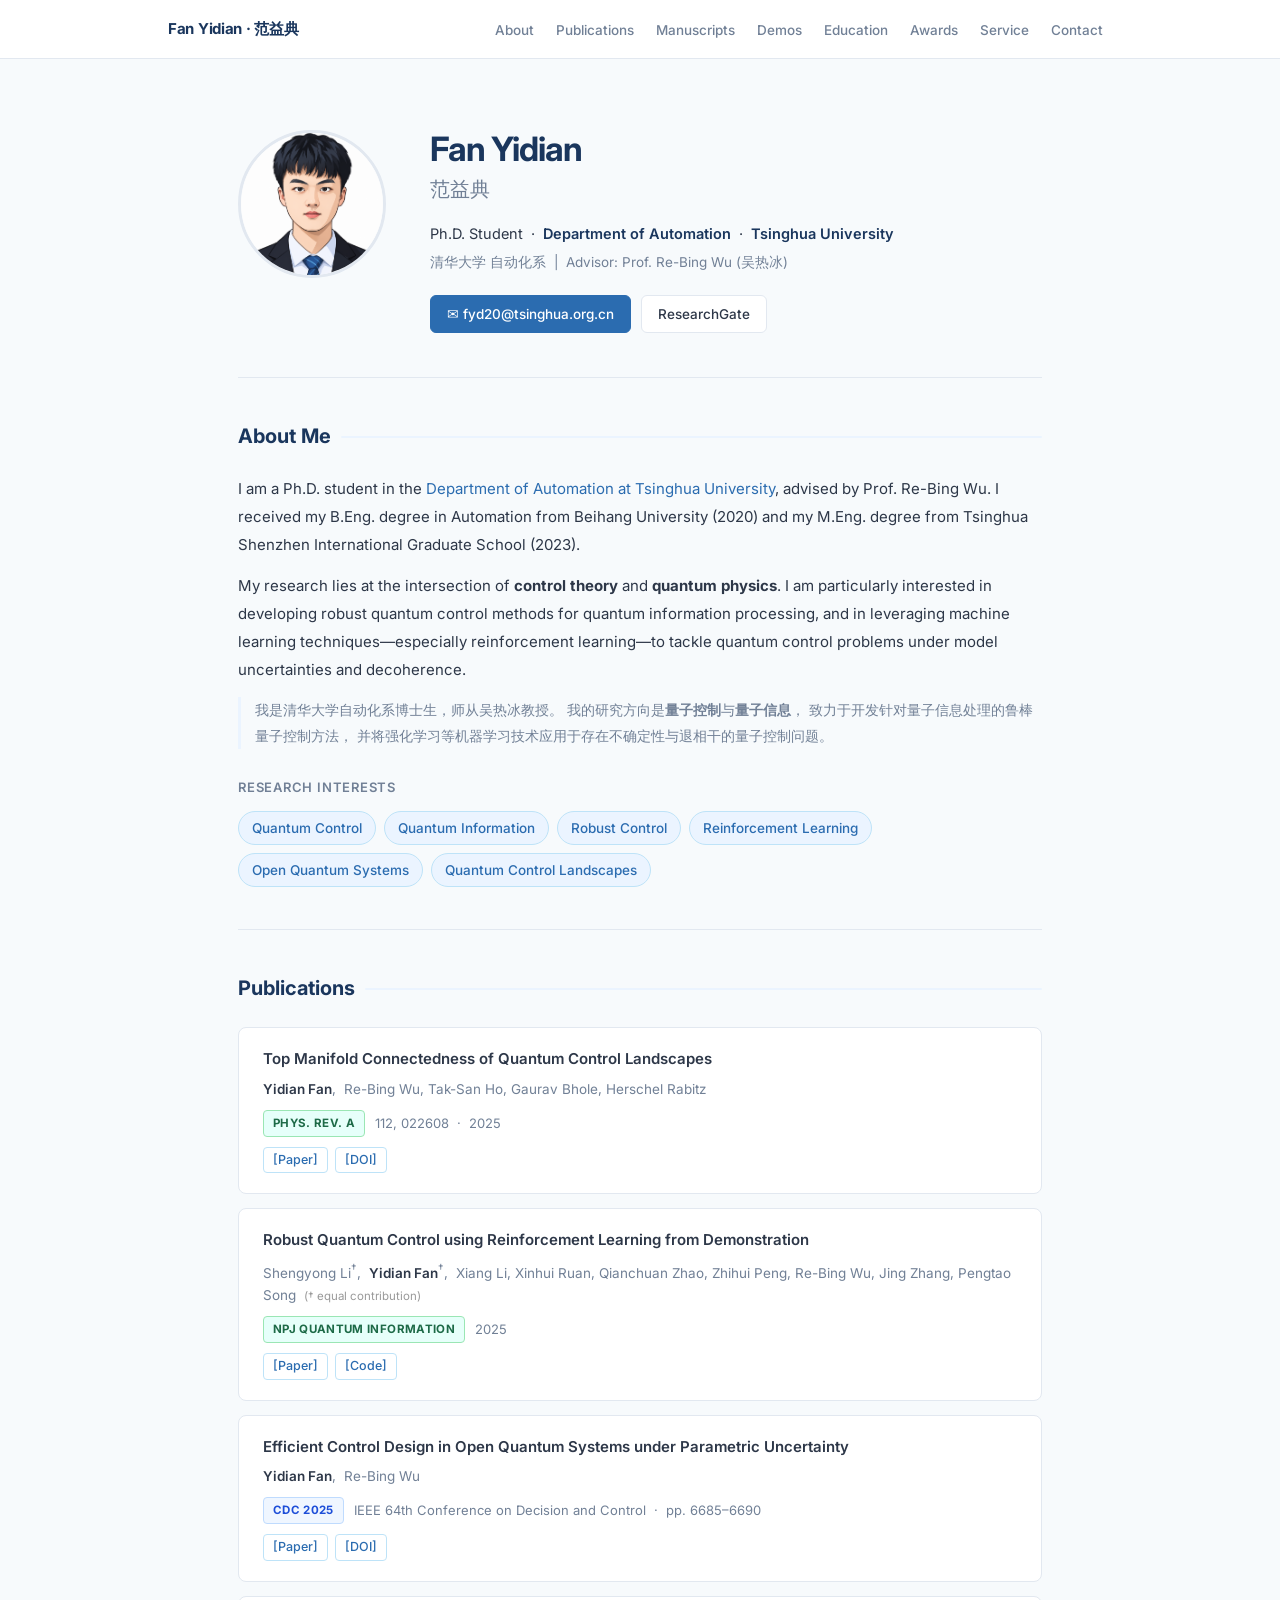
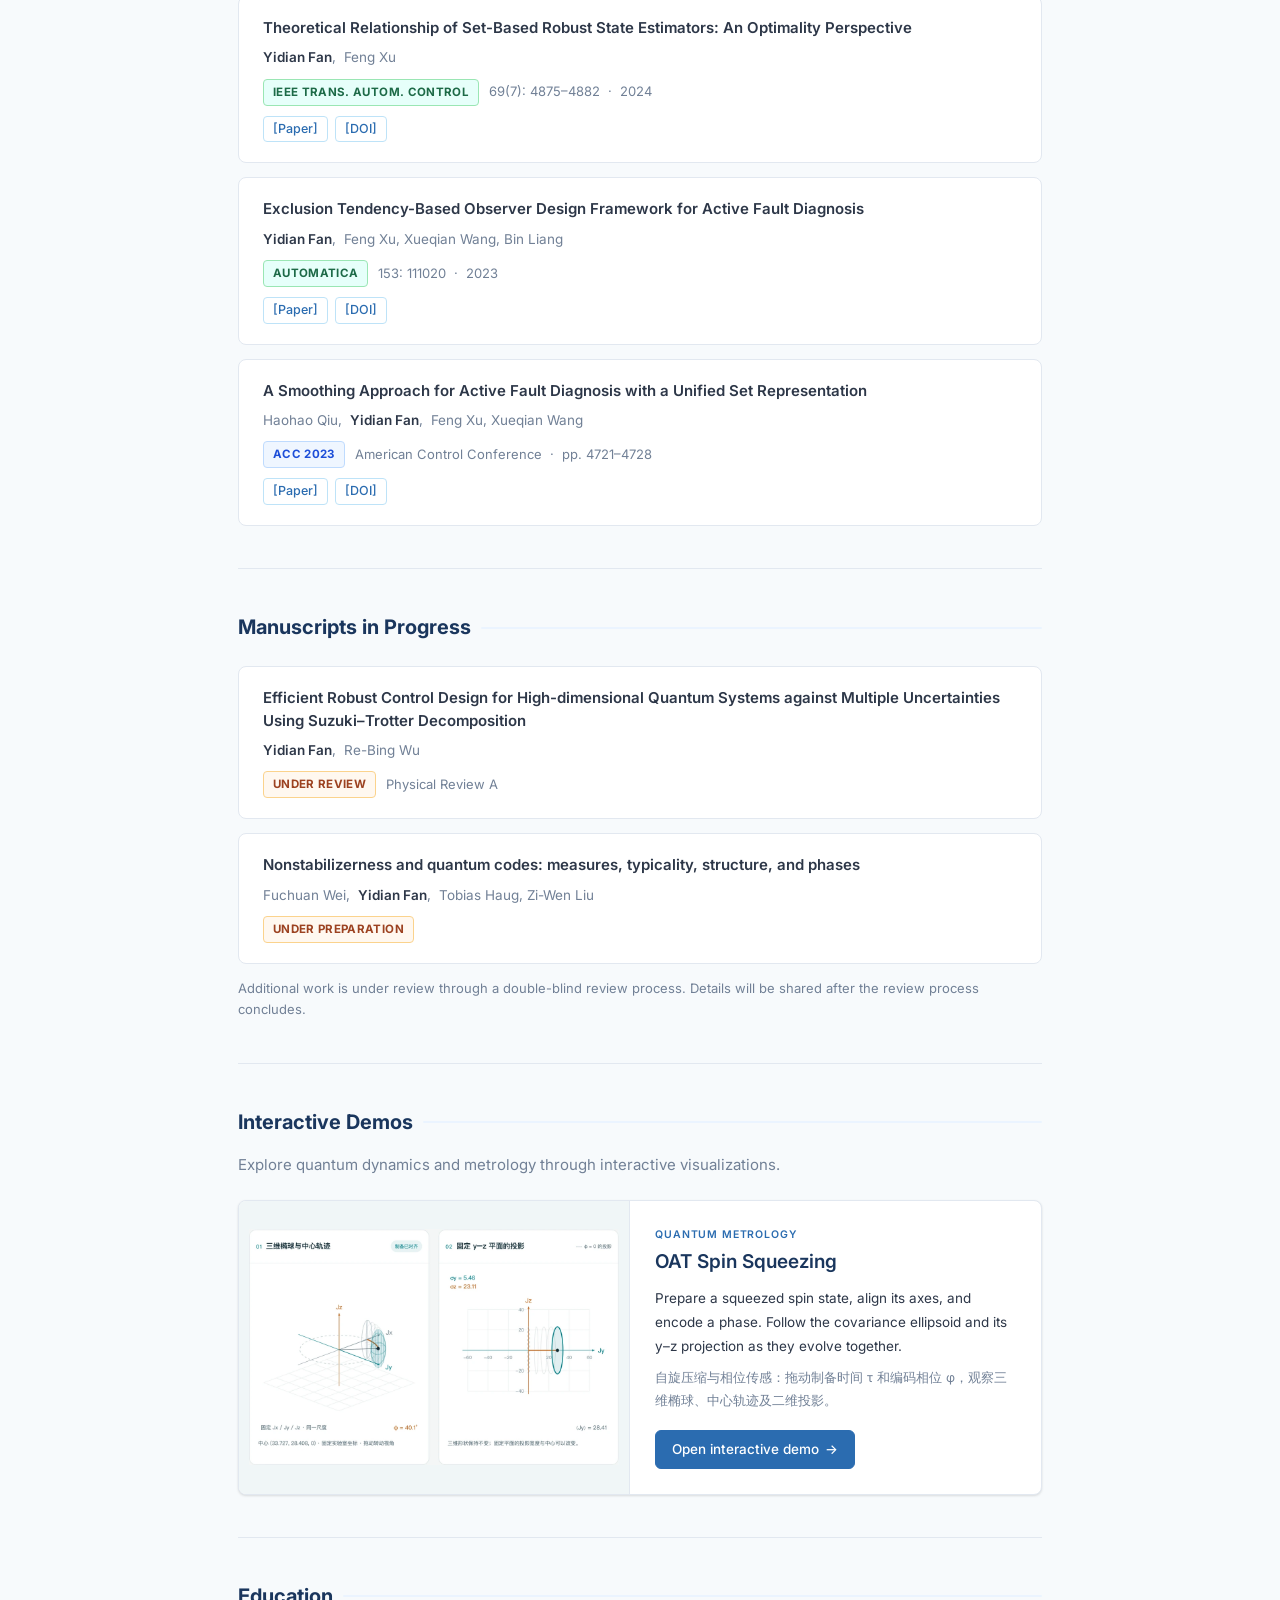
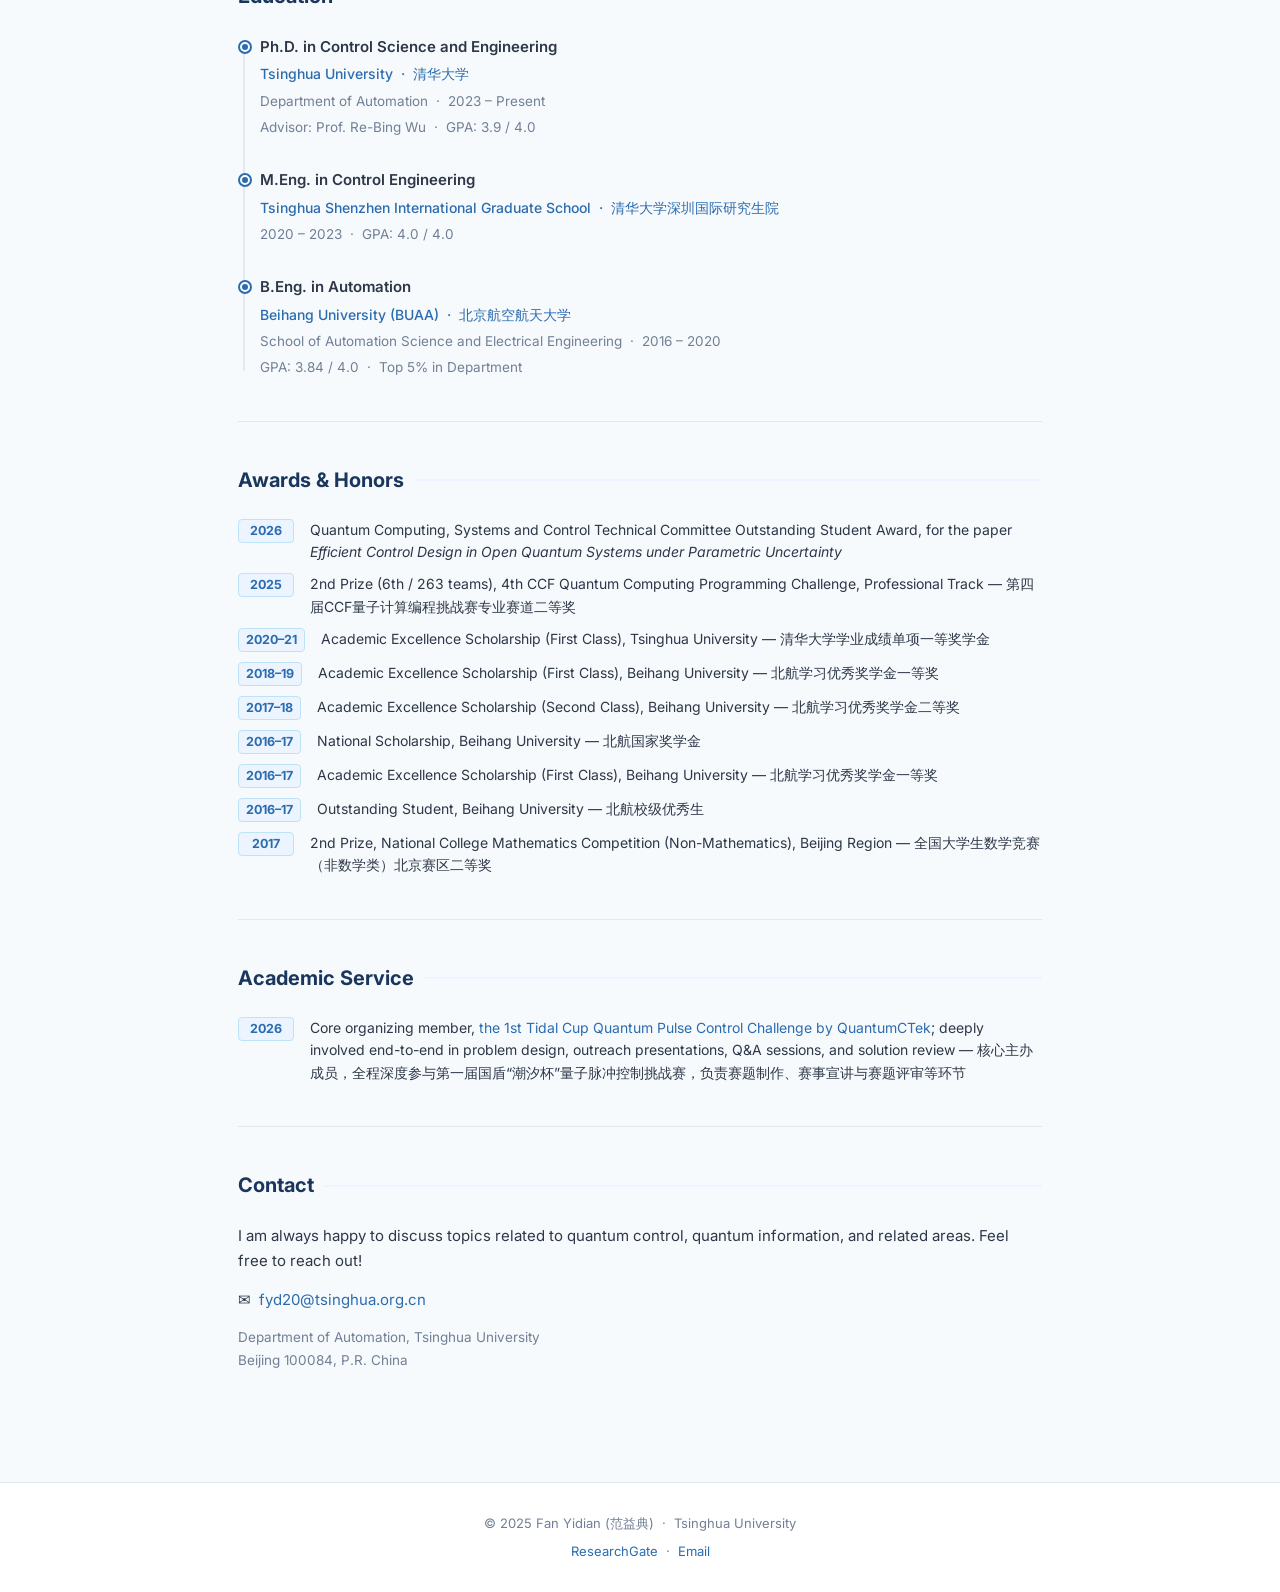
==== index.html @ ae265898 "Add interactive demos section and portable OAT visualization" ====
<!DOCTYPE html>
<html lang="en">
<head>
  <meta charset="UTF-8" />
  <meta name="viewport" content="width=device-width, initial-scale=1.0" />
  <title>Fan Yidian (范益典) | Tsinghua University</title>
  <meta name="description" content="Ph.D. student at Tsinghua University. Research on quantum control and quantum information." />
  <link rel="preconnect" href="https://fonts.googleapis.com" />
  <link href="https://fonts.googleapis.com/css2?family=Inter:wght@300;400;500;600;700&display=swap" rel="stylesheet" />
  <style>
    /* ============================================================
       CSS Variables — change these to restyle the whole page
    ============================================================ */
    :root {
      --primary:       #1a365d;   /* dark navy */
      --accent:        #2b6cb0;   /* medium blue */
      --accent-light:  #ebf4ff;   /* very light blue */
      --text:          #2d3748;
      --text-muted:    #718096;
      --bg:            #f7fafc;
      --card-bg:       #ffffff;
      --border:        #e2e8f0;
      --radius:        8px;
      --shadow:        0 1px 3px rgba(0,0,0,0.08), 0 1px 2px rgba(0,0,0,0.05);
      --shadow-hover:  0 4px 12px rgba(0,0,0,0.10);
    }

    /* ============================================================
       Reset & Base
    ============================================================ */
    *, *::before, *::after { margin: 0; padding: 0; box-sizing: border-box; }
    html { scroll-behavior: smooth; }
    body {
      font-family: 'Inter', 'PingFang SC', 'Microsoft YaHei', -apple-system, sans-serif;
      background: var(--bg);
      color: var(--text);
      line-height: 1.65;
    }
    a { color: var(--accent); text-decoration: none; }
    a:hover { text-decoration: underline; }

    /* ============================================================
       Navigation
    ============================================================ */
    nav {
      position: fixed;
      inset: 0 0 auto 0;
      background: rgba(255, 255, 255, 0.93);
      backdrop-filter: blur(12px);
      -webkit-backdrop-filter: blur(12px);
      border-bottom: 1px solid var(--border);
      z-index: 200;
    }
    .nav-inner {
      max-width: 1000px;
      margin: 0 auto;
      padding: 0 28px;
      height: 58px;
      display: flex;
      align-items: center;
      justify-content: space-between;
    }
    .nav-brand {
      flex-shrink: 0;
      font-size: 15px;
      font-weight: 700;
      color: var(--primary);
      letter-spacing: -0.02em;
    }
    .nav-links { display: flex; gap: 4px; list-style: none; }
    .nav-links a {
      font-size: 13.5px;
      font-weight: 500;
      color: var(--text-muted);
      padding: 6px 9px;
      border-radius: 6px;
      transition: background 0.15s, color 0.15s;
    }
    .nav-links a:hover { background: var(--accent-light); color: var(--accent); text-decoration: none; }

    /* ============================================================
       Main Container
    ============================================================ */
    main {
      max-width: 860px;
      margin: 0 auto;
      padding: 78px 28px 60px;
    }

    /* ============================================================
       Hero / Profile
    ============================================================ */
    .hero {
      display: flex;
      gap: 44px;
      align-items: flex-start;
      padding: 52px 0 44px;
      border-bottom: 1px solid var(--border);
    }

    .photo-wrap {
      flex-shrink: 0;
      width: 148px;
      height: 148px;
      border-radius: 50%;
      overflow: hidden;
      border: 3px solid var(--border);
      background: var(--accent-light);
      display: flex;
      align-items: center;
      justify-content: center;
    }
    .photo-wrap img { width: 100%; height: 100%; object-fit: cover; object-position: center; }
    .photo-wrap svg { width: 70px; height: 70px; fill: var(--accent); opacity: 0.35; }

    .hero-body { flex: 1; min-width: 0; }

    .hero-en {
      font-size: 2.1rem;
      font-weight: 700;
      color: var(--primary);
      letter-spacing: -0.03em;
      line-height: 1.15;
    }
    .hero-cn {
      font-size: 1.25rem;
      color: var(--text-muted);
      font-weight: 400;
      margin: 4px 0 16px;
    }

    .hero-meta { font-size: 14.5px; color: var(--text); margin-bottom: 5px; }
    .hero-meta strong { color: var(--primary); font-weight: 600; }
    .hero-sub { font-size: 13.5px; color: var(--text-muted); margin-bottom: 22px; }

    /* Contact / link buttons */
    .hero-btns { display: flex; gap: 10px; flex-wrap: wrap; }
    .btn {
      display: inline-flex;
      align-items: center;
      gap: 6px;
      padding: 7px 16px;
      border-radius: 6px;
      font-size: 13.5px;
      font-weight: 500;
      border: 1px solid var(--border);
      background: var(--card-bg);
      color: var(--text);
      cursor: pointer;
      transition: all 0.15s;
      text-decoration: none;
    }
    .btn:hover { background: var(--accent); color: #fff; border-color: var(--accent); text-decoration: none; }
    .btn.primary { background: var(--accent); color: #fff; border-color: var(--accent); }
    .btn.primary:hover { background: var(--primary); border-color: var(--primary); }

    /* ============================================================
       Sections
    ============================================================ */
    section { padding: 42px 0; border-bottom: 1px solid var(--border); scroll-margin-top: 78px; }
    section:last-child { border-bottom: none; }

    .sec-title {
      font-size: 1.25rem;
      font-weight: 700;
      color: var(--primary);
      margin-bottom: 22px;
      display: flex;
      align-items: center;
      gap: 10px;
    }
    .sec-title::after {
      content: '';
      flex: 1;
      height: 2px;
      background: var(--accent-light);
      border-radius: 2px;
    }

    /* ============================================================
       About
    ============================================================ */
    .about-en {
      font-size: 15px;
      line-height: 1.85;
      color: var(--text);
      margin-bottom: 14px;
    }
    .about-cn {
      font-size: 14px;
      line-height: 1.85;
      color: var(--text-muted);
      border-left: 3px solid var(--accent-light);
      padding-left: 14px;
      margin-bottom: 28px;
    }

    /* Research interest tags */
    .interest-label {
      font-size: 13px;
      font-weight: 600;
      text-transform: uppercase;
      letter-spacing: 0.06em;
      color: var(--text-muted);
      margin-bottom: 12px;
    }
    .tags { display: flex; flex-wrap: wrap; gap: 8px; }
    .tag {
      padding: 5px 13px;
      background: var(--accent-light);
      color: var(--accent);
      border: 1px solid #bee3f8;
      border-radius: 20px;
      font-size: 13.5px;
      font-weight: 500;
    }

    /* ============================================================
       Publications
    ============================================================ */
    .pub-list { display: flex; flex-direction: column; gap: 14px; }

    .pub-card {
      background: var(--card-bg);
      border: 1px solid var(--border);
      border-radius: var(--radius);
      padding: 20px 24px;
      transition: box-shadow 0.2s;
    }
    .pub-card:hover { box-shadow: var(--shadow-hover); }

    .pub-title {
      font-size: 15px;
      font-weight: 600;
      line-height: 1.5;
      margin-bottom: 7px;
    }
    .pub-title a { color: var(--text); }
    .pub-title a:hover { color: var(--accent); }

    .pub-authors {
      font-size: 13.5px;
      color: var(--text-muted);
      margin-bottom: 10px;
    }
    .pub-authors .me { color: var(--text); font-weight: 600; }
    .pub-equal { font-size: 11.5px; color: #999; }

    .pub-footer { display: flex; align-items: center; flex-wrap: wrap; gap: 10px; }

    .badge {
      display: inline-block;
      padding: 3px 9px;
      border-radius: 4px;
      font-size: 11.5px;
      font-weight: 700;
      letter-spacing: 0.03em;
      text-transform: uppercase;
    }
    .badge-journal     { background: #e6fffa; color: #1d6a47; border: 1px solid #9ae6b4; }
    .badge-conference  { background: #eff6ff; color: #1d4ed8; border: 1px solid #bfdbfe; }
    .badge-preprint    { background: #fff8f0; color: #9c4221; border: 1px solid #fbd38d; }

    .pub-year { font-size: 13px; color: var(--text-muted); }

    .pub-links { display: flex; gap: 7px; margin-top: 10px; }
    .pub-link {
      font-size: 12.5px;
      font-weight: 500;
      color: var(--accent);
      padding: 2px 9px;
      border: 1px solid #bee3f8;
      border-radius: 4px;
      transition: all 0.15s;
    }
    .pub-link:hover {
      background: var(--accent);
      color: #fff;
      border-color: var(--accent);
      text-decoration: none;
    }

    /* ============================================================
       Interactive Demos
    ============================================================ */
    .demo-intro { font-size: 15px; color: var(--text-muted); margin: -8px 0 22px; }
    .demo-card {
      display: grid;
      grid-template-columns: minmax(0, 1fr) minmax(0, 1.05fr);
      background: var(--card-bg);
      border: 1px solid var(--border);
      border-radius: var(--radius);
      box-shadow: var(--shadow);
      overflow: hidden;
    }
    .demo-preview {
      display: flex;
      align-items: center;
      background: #f0f6f7;
      border-right: 1px solid var(--border);
      padding: 18px 10px;
    }
    .demo-preview img { display: block; width: 100%; height: auto; }
    .demo-body { padding: 25px; min-width: 0; }
    .demo-category { font-size: 10.5px; font-weight: 600; color: var(--accent); letter-spacing: 0.08em; }
    .demo-title { font-size: 19px; font-weight: 600; color: var(--primary); margin: 6px 0 10px; line-height: 1.4; }
    .demo-description { font-size: 13.5px; line-height: 1.8; }
    .demo-description-cn { font-size: 12.5px; line-height: 1.8; color: var(--text-muted); margin-top: 9px; }
    .demo-body .btn { margin-top: 18px; }
    a:focus-visible { outline: 2px solid var(--accent); outline-offset: 4px; }

    /* ============================================================
       Education Timeline
    ============================================================ */
    .timeline { padding-left: 22px; position: relative; }
    .timeline::before {
      content: '';
      position: absolute;
      left: 5px; top: 8px; bottom: 8px;
      width: 2px;
      background: var(--border);
      border-radius: 2px;
    }

    .edu-item { position: relative; margin-bottom: 30px; }
    .edu-item:last-child { margin-bottom: 0; }
    .edu-item::before {
      content: '';
      position: absolute;
      left: -20px; top: 7px;
      width: 10px; height: 10px;
      border-radius: 50%;
      background: var(--accent);
      border: 2px solid var(--bg);
      box-shadow: 0 0 0 2px var(--accent);
    }

    .edu-degree { font-size: 15px; font-weight: 600; color: var(--text); }
    .edu-school  { font-size: 14px; font-weight: 500; color: var(--accent); margin-top: 3px; }
    .edu-detail  { font-size: 13.5px; color: var(--text-muted); margin-top: 4px; }

    /* ============================================================
       Awards
    ============================================================ */
    .award-list { list-style: none; display: flex; flex-direction: column; gap: 10px; }
    .award-item {
      display: flex;
      gap: 16px;
      align-items: baseline;
      font-size: 14px;
      line-height: 1.6;
    }
    .award-year {
      flex-shrink: 0;
      min-width: 56px;
      font-size: 12.5px;
      font-weight: 700;
      color: var(--accent);
      background: var(--accent-light);
      border: 1px solid #bee3f8;
      border-radius: 4px;
      padding: 1px 7px;
      text-align: center;
    }
    .award-text { color: var(--text); }

    /* ============================================================
       Contact
    ============================================================ */
    .contact-body { font-size: 15px; }
    .contact-body p { margin-bottom: 8px; }
    .contact-addr { font-size: 13.5px; color: var(--text-muted); margin-top: 14px; line-height: 1.7; }

    /* ============================================================
       Footer
    ============================================================ */
    footer {
      text-align: center;
      padding: 30px 24px;
      font-size: 13px;
      color: var(--text-muted);
      background: var(--card-bg);
      border-top: 1px solid var(--border);
    }
    footer a { color: var(--accent); }

    /* ============================================================
       Responsive
    ============================================================ */
    @media (max-width: 900px) {
      .nav-inner { gap: 16px; }
      .nav-links { overflow-x: auto; min-width: 0; padding: 8px 2px; }
      .nav-links li { flex-shrink: 0; }
      .nav-links a { padding: 6px 8px; font-size: 12.5px; white-space: nowrap; }
    }
    @media (max-width: 600px) {
      .hero { flex-direction: column; align-items: center; text-align: center; gap: 24px; }
      .hero-btns { justify-content: center; }
      .nav-inner { height: auto; min-height: 58px; flex-wrap: wrap; gap: 0; padding-top: 10px; padding-bottom: 4px; }
      .nav-links { width: 100%; padding: 7px 0 9px; gap: 8px; }
      .nav-links a { padding: 6px 3px; }
      main { padding-top: 106px; }
      section { scroll-margin-top: 112px; }
      .hero-en { font-size: 1.7rem; }
      .photo-wrap { width: 120px; height: 120px; }
      .demo-card { grid-template-columns: minmax(0, 1fr); }
      .demo-preview { border-right: 0; border-bottom: 1px solid var(--border); padding: 14px; }
      .demo-body { padding: 23px; }
    }
  </style>
</head>
<body>

<!-- ====== Navigation ====== -->
<nav>
  <div class="nav-inner">
    <span class="nav-brand">Fan Yidian · 范益典</span>
    <ul class="nav-links">
      <li><a href="#about">About</a></li>
      <li><a href="#publications">Publications</a></li>
      <li><a href="#manuscripts">Manuscripts</a></li>
      <li><a href="#demos">Demos</a></li>
      <li><a href="#education">Education</a></li>
      <li><a href="#awards">Awards</a></li>
      <li><a href="#service">Service</a></li>
      <li><a href="#contact">Contact</a></li>
    </ul>
  </div>
</nav>

<main>

  <!-- ====== Hero ====== -->
  <div class="hero">

    <div class="photo-wrap">
      <img src="avatar-cartoon-v2.png" alt="Cartoon portrait of Fan Yidian" />
    </div>

    <div class="hero-body">
      <h1 class="hero-en">Fan Yidian</h1>
      <div class="hero-cn">范益典</div>

      <p class="hero-meta">
        Ph.D. Student &nbsp;·&nbsp;
        <strong>Department of Automation</strong> &nbsp;·&nbsp;
        <strong>Tsinghua University</strong>
      </p>
      <p class="hero-sub">清华大学 自动化系 &nbsp;|&nbsp; Advisor: Prof. Re-Bing Wu (吴热冰)</p>

      <div class="hero-btns">
        <a href="mailto:fyd20@tsinghua.org.cn" class="btn primary">✉ fyd20@tsinghua.org.cn</a>
        <a href="https://www.researchgate.net/profile/Yidian-Fan/research" target="_blank" class="btn">ResearchGate</a>
      </div>
    </div>
  </div>

  <!-- ====== About ====== -->
  <section id="about">
    <h2 class="sec-title">About Me</h2>

    <p class="about-en">
      I am a Ph.D. student in the
      <a href="https://www.au.tsinghua.edu.cn/" target="_blank">Department of Automation at Tsinghua University</a>,
      advised by Prof. Re-Bing Wu.
      I received my B.Eng. degree in Automation from Beihang University (2020)
      and my M.Eng. degree from Tsinghua Shenzhen International Graduate School (2023).
    </p>
    <p class="about-en">
      My research lies at the intersection of <strong>control theory</strong> and <strong>quantum physics</strong>.
      I am particularly interested in developing robust quantum control methods for
      quantum information processing, and in leveraging machine learning techniques—especially
      reinforcement learning—to tackle quantum control problems under model uncertainties and decoherence.
    </p>

    <p class="about-cn">
      我是清华大学自动化系博士生，师从吴热冰教授。
      我的研究方向是<strong>量子控制</strong>与<strong>量子信息</strong>，
      致力于开发针对量子信息处理的鲁棒量子控制方法，
      并将强化学习等机器学习技术应用于存在不确定性与退相干的量子控制问题。
    </p>

    <p class="interest-label">Research Interests</p>
    <div class="tags">
      <span class="tag">Quantum Control</span>
      <span class="tag">Quantum Information</span>
      <span class="tag">Robust Control</span>
      <span class="tag">Reinforcement Learning</span>
      <span class="tag">Open Quantum Systems</span>
      <span class="tag">Quantum Control Landscapes</span>
    </div>
  </section>

  <!-- ====== Publications ====== -->
  <section id="publications">
    <h2 class="sec-title">Publications</h2>
    <div class="pub-list">

      <!-- ── 2025 ── -->

      <!-- PRA 2025 -->
      <div class="pub-card">
        <div class="pub-title">
          <a href="https://link.aps.org/doi/10.1103/rrzb-zm1l" target="_blank">
            Top Manifold Connectedness of Quantum Control Landscapes
          </a>
        </div>
        <div class="pub-authors">
          <span class="me">Yidian Fan</span>,&nbsp;
          Re-Bing Wu, Tak-San Ho, Gaurav Bhole, Herschel Rabitz
        </div>
        <div class="pub-footer">
          <span class="badge badge-journal">Phys. Rev. A</span>
          <span class="pub-year">112, 022608 &nbsp;·&nbsp; 2025</span>
        </div>
        <div class="pub-links">
          <a class="pub-link" href="https://link.aps.org/doi/10.1103/rrzb-zm1l" target="_blank">[Paper]</a>
          <a class="pub-link" href="https://doi.org/10.1103/rrzb-zm1l" target="_blank">[DOI]</a>
        </div>
      </div>

      <!-- npj QI 2025 -->
      <div class="pub-card">
        <div class="pub-title">
          <a href="https://www.nature.com/articles/s41534-025-01065-2" target="_blank">
            Robust Quantum Control using Reinforcement Learning from Demonstration
          </a>
        </div>
        <div class="pub-authors">
          Shengyong Li<sup>†</sup>,&nbsp;
          <span class="me">Yidian Fan</span><sup>†</sup>,&nbsp;
          Xiang Li, Xinhui Ruan, Qianchuan Zhao, Zhihui Peng, Re-Bing Wu, Jing Zhang, Pengtao Song
          &nbsp;<span class="pub-equal">(† equal contribution)</span>
        </div>
        <div class="pub-footer">
          <span class="badge badge-journal">npj Quantum Information</span>
          <span class="pub-year">2025</span>
        </div>
        <div class="pub-links">
          <a class="pub-link" href="https://www.nature.com/articles/s41534-025-01065-2" target="_blank">[Paper]</a>
          <a class="pub-link" href="https://github.com/littlebaker/RlfdQcontrol" target="_blank">[Code]</a>
        </div>
      </div>

      <!-- CDC 2025 -->
      <div class="pub-card">
        <div class="pub-title">
          <a href="https://ieeexplore.ieee.org/document/11312116" target="_blank">
            Efficient Control Design in Open Quantum Systems under Parametric Uncertainty
          </a>
        </div>
        <div class="pub-authors">
          <span class="me">Yidian Fan</span>,&nbsp;
          Re-Bing Wu
        </div>
        <div class="pub-footer">
          <span class="badge badge-conference">CDC 2025</span>
          <span class="pub-year">IEEE 64th Conference on Decision and Control &nbsp;·&nbsp; pp. 6685–6690</span>
        </div>
        <div class="pub-links">
          <a class="pub-link" href="https://ieeexplore.ieee.org/document/11312116" target="_blank">[Paper]</a>
          <a class="pub-link" href="https://doi.org/10.1109/CDC57313.2025.11312116" target="_blank">[DOI]</a>
        </div>
      </div>

      <!-- ── 2024 ── -->

      <!-- IEEE TAC 2024 -->
      <div class="pub-card">
        <div class="pub-title">
          <a href="https://ieeexplore.ieee.org/document/10415484" target="_blank">
            Theoretical Relationship of Set-Based Robust State Estimators: An Optimality Perspective
          </a>
        </div>
        <div class="pub-authors">
          <span class="me">Yidian Fan</span>,&nbsp;
          Feng Xu
        </div>
        <div class="pub-footer">
          <span class="badge badge-journal">IEEE Trans. Autom. Control</span>
          <span class="pub-year">69(7): 4875–4882 &nbsp;·&nbsp; 2024</span>
        </div>
        <div class="pub-links">
          <a class="pub-link" href="https://ieeexplore.ieee.org/document/10415484" target="_blank">[Paper]</a>
          <a class="pub-link" href="https://doi.org/10.1109/TAC.2024.3359522" target="_blank">[DOI]</a>
        </div>
      </div>

      <!-- ── 2023 ── -->

      <!-- Automatica 2023 -->
      <div class="pub-card">
        <div class="pub-title">
          <a href="https://www.sciencedirect.com/science/article/pii/S0005109823001759" target="_blank">
            Exclusion Tendency-Based Observer Design Framework for Active Fault Diagnosis
          </a>
        </div>
        <div class="pub-authors">
          <span class="me">Yidian Fan</span>,&nbsp;
          Feng Xu, Xueqian Wang, Bin Liang
        </div>
        <div class="pub-footer">
          <span class="badge badge-journal">Automatica</span>
          <span class="pub-year">153: 111020 &nbsp;·&nbsp; 2023</span>
        </div>
        <div class="pub-links">
          <a class="pub-link" href="https://www.sciencedirect.com/science/article/pii/S0005109823001759" target="_blank">[Paper]</a>
          <a class="pub-link" href="https://doi.org/10.1016/j.automatica.2023.111020" target="_blank">[DOI]</a>
        </div>
      </div>

      <!-- ACC 2023 -->
      <div class="pub-card">
        <div class="pub-title">
          <a href="https://ieeexplore.ieee.org/document/10156136" target="_blank">
            A Smoothing Approach for Active Fault Diagnosis with a Unified Set Representation
          </a>
        </div>
        <div class="pub-authors">
          Haohao Qiu,&nbsp;
          <span class="me">Yidian Fan</span>,&nbsp;
          Feng Xu, Xueqian Wang
        </div>
        <div class="pub-footer">
          <span class="badge badge-conference">ACC 2023</span>
          <span class="pub-year">American Control Conference &nbsp;·&nbsp; pp. 4721–4728</span>
        </div>
        <div class="pub-links">
          <a class="pub-link" href="https://ieeexplore.ieee.org/document/10156136" target="_blank">[Paper]</a>
          <a class="pub-link" href="https://doi.org/10.23919/ACC55779.2023.10156136" target="_blank">[DOI]</a>
        </div>
      </div>

    </div>
  </section>

  <section id="manuscripts">
    <h2 class="sec-title">Manuscripts in Progress</h2>
    <div class="pub-list">

      <div class="pub-card">
        <div class="pub-title">
          Efficient Robust Control Design for High-dimensional Quantum Systems against Multiple Uncertainties Using Suzuki–Trotter Decomposition
        </div>
        <div class="pub-authors">
          <span class="me">Yidian Fan</span>,&nbsp;
          Re-Bing Wu
        </div>
        <div class="pub-footer">
          <span class="badge badge-preprint">Under Review</span>
          <span class="pub-year">Physical Review A</span>
        </div>
      </div>

      <div class="pub-card">
        <div class="pub-title">
          Nonstabilizerness and quantum codes: measures, typicality, structure, and phases
        </div>
        <div class="pub-authors">
          Fuchuan Wei,&nbsp;
          <span class="me">Yidian Fan</span>,&nbsp;
          Tobias Haug, Zi-Wen Liu
        </div>
        <div class="pub-footer">
          <span class="badge badge-preprint">Under Preparation</span>
        </div>
      </div>

      <p class="pub-year">
        Additional work is under review through a double-blind review process. Details will be shared after the review process concludes.
      </p>

    </div>
  </section>

  <!-- ====== Interactive Demos ====== -->
  <section id="demos" aria-labelledby="demos-title">
    <h2 class="sec-title" id="demos-title">Interactive Demos</h2>
    <p class="demo-intro">Explore quantum dynamics and metrology through interactive visualizations.</p>
    <article class="demo-card">
      <a class="demo-preview" href="./demos/oat/" aria-label="Open the OAT spin-squeezing demo">
        <img src="./demos/oat/preview.webp" width="1100" height="700" loading="lazy" alt="A spin-squeezed covariance ellipsoid rotating around the z axis, with its projection onto the y–z plane." />
      </a>
      <div class="demo-body">
        <p class="demo-category">QUANTUM METROLOGY</p>
        <h3 class="demo-title">OAT Spin Squeezing</h3>
        <p class="demo-description">Prepare a squeezed spin state, align its axes, and encode a phase. Follow the covariance ellipsoid and its y–z projection as they evolve together.</p>
        <p class="demo-description-cn" lang="zh-CN">自旋压缩与相位传感：拖动制备时间 τ 和编码相位 φ，观察三维椭球、中心轨迹及二维投影。</p>
        <a class="btn primary" href="./demos/oat/">Open interactive demo <span aria-hidden="true">→</span></a>
      </div>
    </article>
  </section>

  <!-- ====== Education ====== -->
  <section id="education">
    <h2 class="sec-title">Education</h2>
    <div class="timeline">

      <div class="edu-item">
        <div class="edu-degree">Ph.D. in Control Science and Engineering</div>
        <div class="edu-school">Tsinghua University &nbsp;·&nbsp; 清华大学</div>
        <div class="edu-detail">Department of Automation &nbsp;·&nbsp; 2023 – Present</div>
        <div class="edu-detail">Advisor: Prof. Re-Bing Wu &nbsp;·&nbsp; GPA: 3.9 / 4.0</div>
      </div>

      <div class="edu-item">
        <div class="edu-degree">M.Eng. in Control Engineering</div>
        <div class="edu-school">Tsinghua Shenzhen International Graduate School &nbsp;·&nbsp; 清华大学深圳国际研究生院</div>
        <div class="edu-detail">2020 – 2023 &nbsp;·&nbsp; GPA: 4.0 / 4.0</div>
      </div>

      <div class="edu-item">
        <div class="edu-degree">B.Eng. in Automation</div>
        <div class="edu-school">Beihang University (BUAA) &nbsp;·&nbsp; 北京航空航天大学</div>
        <div class="edu-detail">School of Automation Science and Electrical Engineering &nbsp;·&nbsp; 2016 – 2020</div>
        <div class="edu-detail">GPA: 3.84 / 4.0 &nbsp;·&nbsp; Top 5% in Department</div>
      </div>

    </div>
  </section>

  <!-- ====== Awards ====== -->
  <section id="awards">
    <h2 class="sec-title">Awards &amp; Honors</h2>
    <ul class="award-list">
      <li class="award-item">
        <span class="award-year">2026</span>
        <span class="award-text">Quantum Computing, Systems and Control Technical Committee Outstanding Student Award, for the paper <em>Efficient Control Design in Open Quantum Systems under Parametric Uncertainty</em></span>
      </li>
      <li class="award-item">
        <span class="award-year">2025</span>
        <span class="award-text">2nd Prize (6th / 263 teams), 4th CCF Quantum Computing Programming Challenge, Professional Track &mdash; 第四届CCF量子计算编程挑战赛专业赛道二等奖</span>
      </li>
      <li class="award-item">
        <span class="award-year">2020–21</span>
        <span class="award-text">Academic Excellence Scholarship (First Class), Tsinghua University &mdash; 清华大学学业成绩单项一等奖学金</span>
      </li>
      <li class="award-item">
        <span class="award-year">2018–19</span>
        <span class="award-text">Academic Excellence Scholarship (First Class), Beihang University &mdash; 北航学习优秀奖学金一等奖</span>
      </li>
      <li class="award-item">
        <span class="award-year">2017–18</span>
        <span class="award-text">Academic Excellence Scholarship (Second Class), Beihang University &mdash; 北航学习优秀奖学金二等奖</span>
      </li>
      <li class="award-item">
        <span class="award-year">2016–17</span>
        <span class="award-text">National Scholarship, Beihang University &mdash; 北航国家奖学金</span>
      </li>
      <li class="award-item">
        <span class="award-year">2016–17</span>
        <span class="award-text">Academic Excellence Scholarship (First Class), Beihang University &mdash; 北航学习优秀奖学金一等奖</span>
      </li>
      <li class="award-item">
        <span class="award-year">2016–17</span>
        <span class="award-text">Outstanding Student, Beihang University &mdash; 北航校级优秀生</span>
      </li>
      <li class="award-item">
        <span class="award-year">2017</span>
        <span class="award-text">2nd Prize, National College Mathematics Competition (Non-Mathematics), Beijing Region &mdash; 全国大学生数学竞赛（非数学类）北京赛区二等奖</span>
      </li>
    </ul>
  </section>

  <!-- ====== Academic Service ====== -->
  <section id="service">
    <h2 class="sec-title">Academic Service</h2>
    <ul class="award-list">
      <li class="award-item">
        <span class="award-year">2026</span>
        <span class="award-text">
          Core organizing member,
          <a href="https://quantumctek-cloud.com/tidalcup.html" target="_blank" rel="noopener noreferrer">the 1st Tidal Cup Quantum Pulse Control Challenge by QuantumCTek</a>;
          deeply involved end-to-end in problem design, outreach presentations, Q&amp;A sessions, and solution review &mdash;
          核心主办成员，全程深度参与第一届国盾“潮汐杯”量子脉冲控制挑战赛，负责赛题制作、赛事宣讲与赛题评审等环节
        </span>
      </li>
    </ul>
  </section>

  <!-- ====== Contact ====== -->
  <section id="contact">
    <h2 class="sec-title">Contact</h2>
    <div class="contact-body">
      <p>I am always happy to discuss topics related to quantum control, quantum information, and related areas. Feel free to reach out!</p>
      <p style="margin-top: 14px;">
        ✉ &nbsp;<a href="mailto:fyd20@tsinghua.org.cn">fyd20@tsinghua.org.cn</a>
      </p>
      <p class="contact-addr">
        Department of Automation, Tsinghua University<br />
        Beijing 100084, P.R. China
      </p>
    </div>
  </section>

</main>

<!-- ====== Footer ====== -->
<footer>
  <p>© 2025 Fan Yidian (范益典) &nbsp;·&nbsp; Tsinghua University</p>
  <p style="margin-top: 6px;">
    <a href="https://www.researchgate.net/profile/Yidian-Fan/research" target="_blank">ResearchGate</a>
    &nbsp;·&nbsp;
    <a href="mailto:fyd20@tsinghua.org.cn">Email</a>
  </p>
</footer>

</body>
</html>
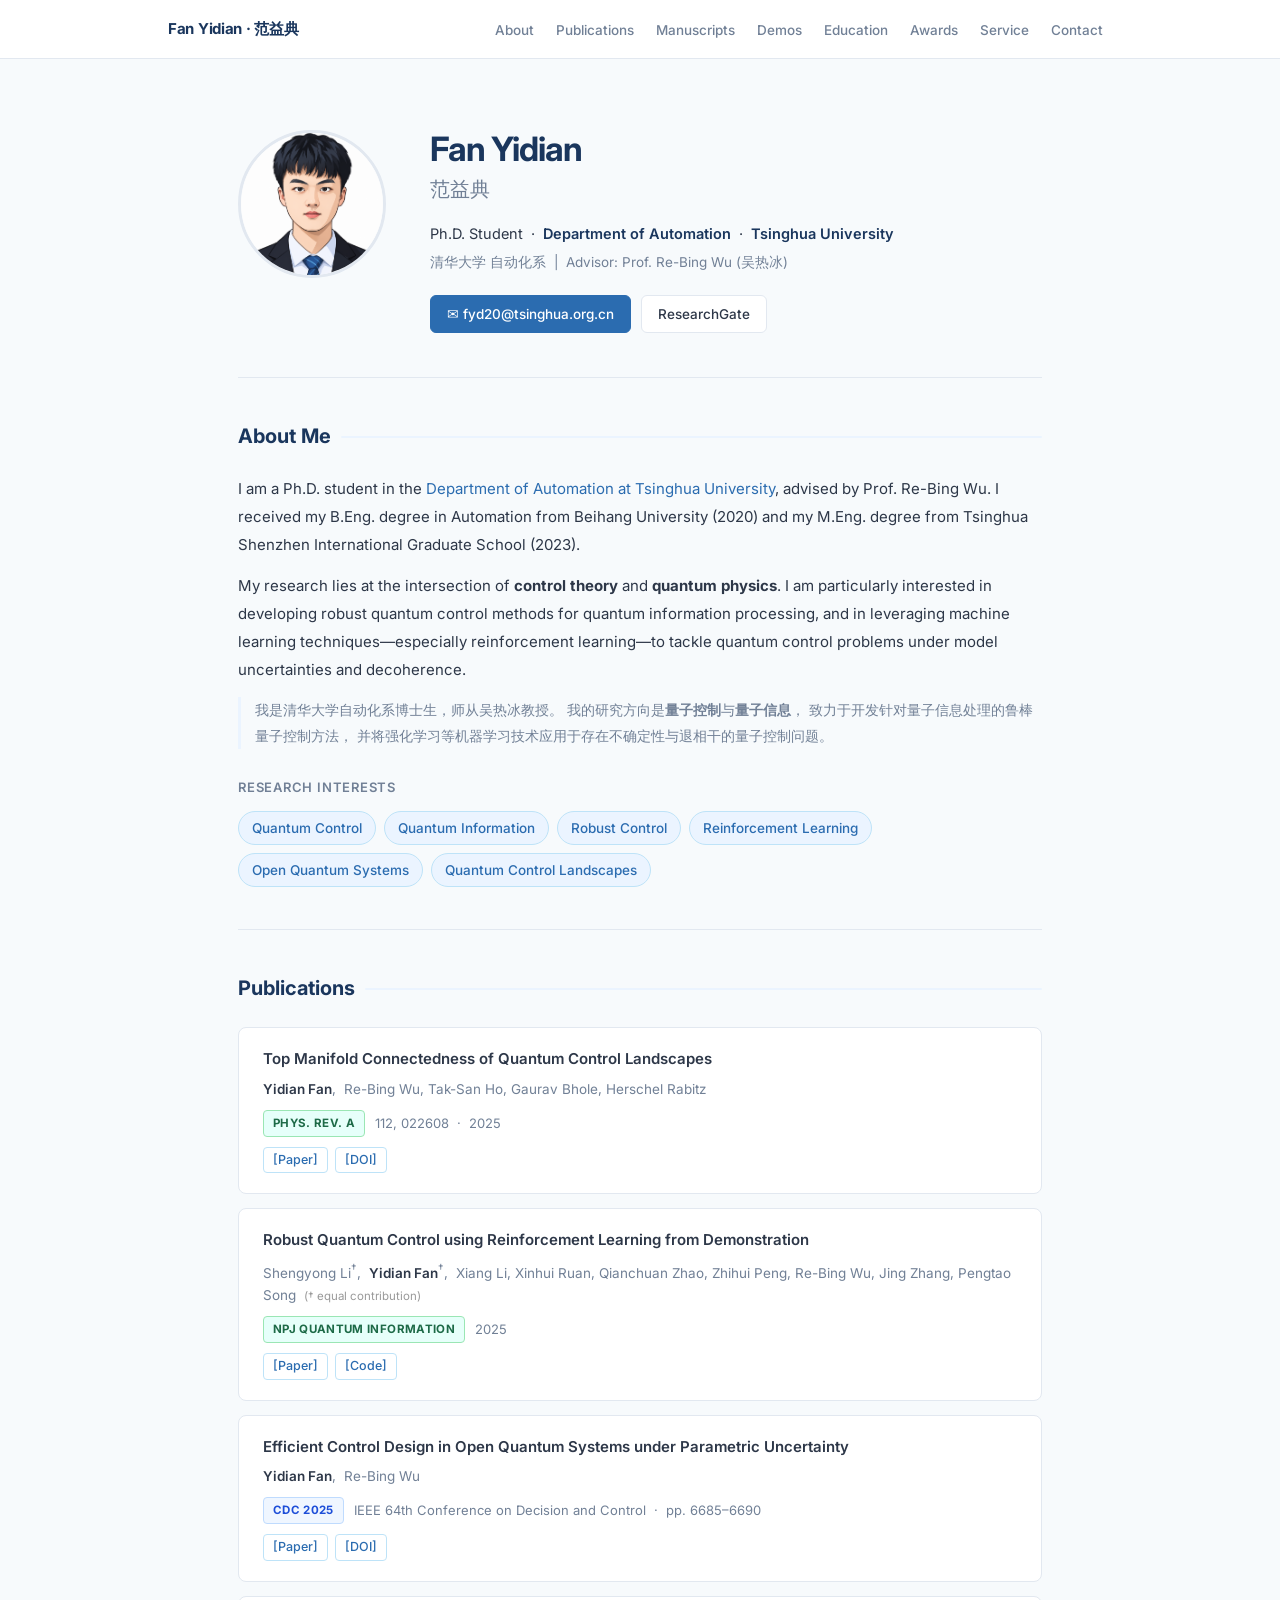
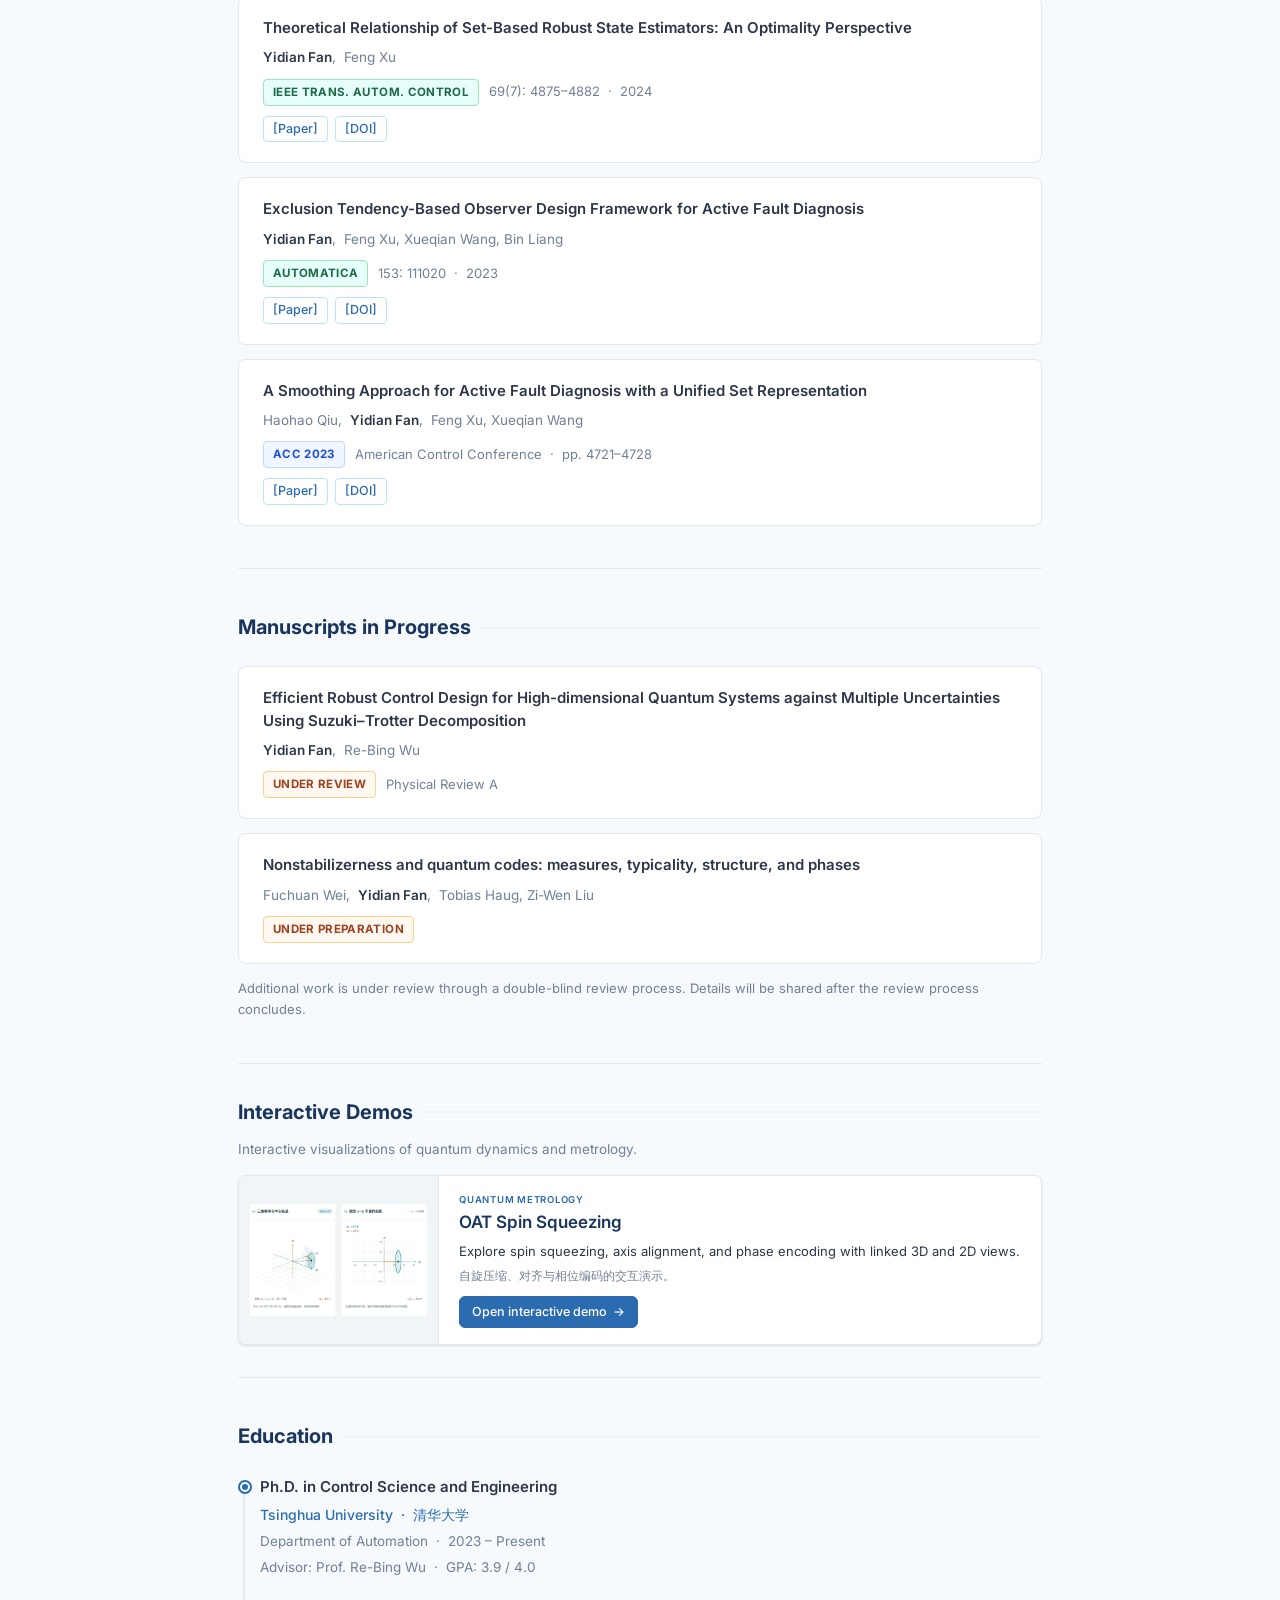
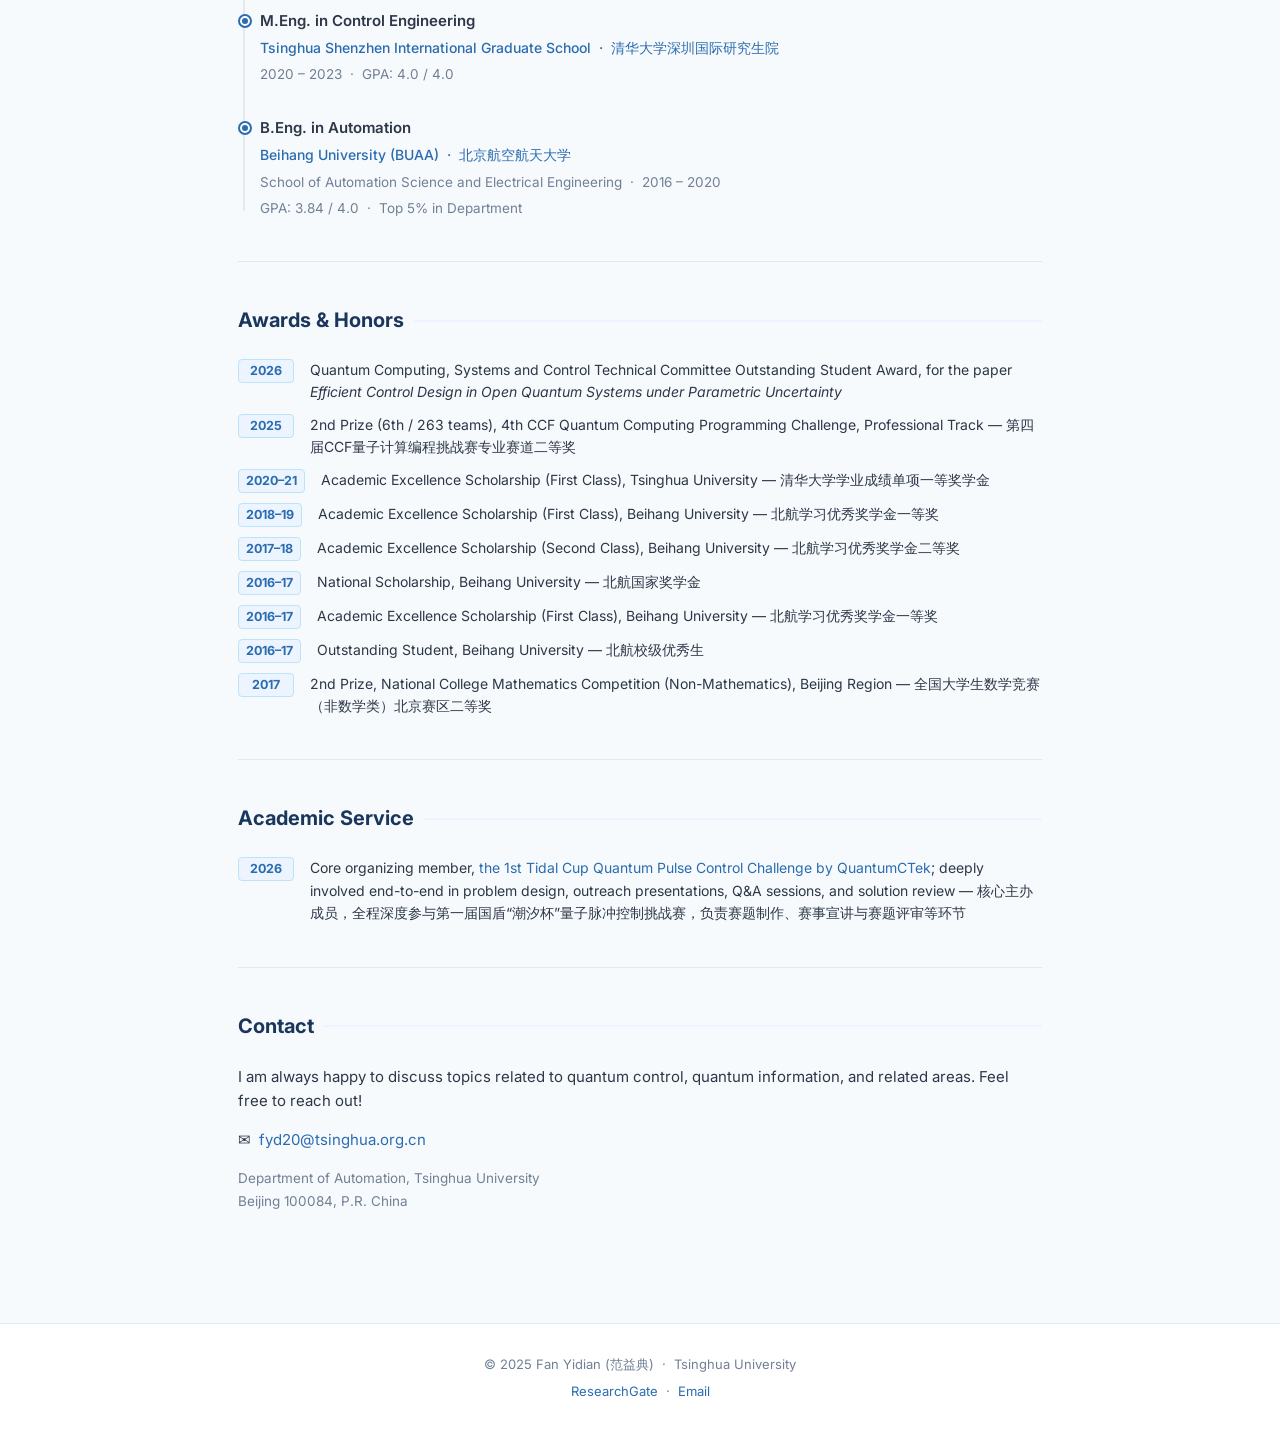
==== commit 61a9dd5f: "Make interactive demos section more compact" ====
--- a/index.html
+++ b/index.html
@@ -283,10 +283,12 @@
     /* ============================================================
        Interactive Demos
     ============================================================ */
-    .demo-intro { font-size: 15px; color: var(--text-muted); margin: -8px 0 22px; }
+    #demos { padding: 32px 0; }
+    #demos .sec-title { margin-bottom: 17px; }
+    .demo-intro { font-size: 13.5px; color: var(--text-muted); margin: -8px 0 15px; }
     .demo-card {
       display: grid;
-      grid-template-columns: minmax(0, 1fr) minmax(0, 1.05fr);
+      grid-template-columns: 200px minmax(0, 1fr);
       background: var(--card-bg);
       border: 1px solid var(--border);
       border-radius: var(--radius);
@@ -298,15 +300,15 @@
       align-items: center;
       background: #f0f6f7;
       border-right: 1px solid var(--border);
-      padding: 18px 10px;
+      padding: 10px;
     }
     .demo-preview img { display: block; width: 100%; height: auto; }
-    .demo-body { padding: 25px; min-width: 0; }
-    .demo-category { font-size: 10.5px; font-weight: 600; color: var(--accent); letter-spacing: 0.08em; }
-    .demo-title { font-size: 19px; font-weight: 600; color: var(--primary); margin: 6px 0 10px; line-height: 1.4; }
-    .demo-description { font-size: 13.5px; line-height: 1.8; }
-    .demo-description-cn { font-size: 12.5px; line-height: 1.8; color: var(--text-muted); margin-top: 9px; }
-    .demo-body .btn { margin-top: 18px; }
+    .demo-body { padding: 16px 20px; min-width: 0; }
+    .demo-category { font-size: 9.5px; font-weight: 600; color: var(--accent); letter-spacing: 0.08em; }
+    .demo-title { font-size: 17px; font-weight: 600; color: var(--primary); margin: 3px 0 6px; line-height: 1.4; }
+    .demo-description { font-size: 13px; line-height: 1.6; }
+    .demo-description-cn { font-size: 12px; line-height: 1.6; color: var(--text-muted); margin-top: 5px; }
+    .demo-body .btn { margin-top: 10px; padding: 5px 12px; font-size: 12.5px; }
     a:focus-visible { outline: 2px solid var(--accent); outline-offset: 4px; }
 
     /* ============================================================
@@ -404,8 +406,9 @@
       .hero-en { font-size: 1.7rem; }
       .photo-wrap { width: 120px; height: 120px; }
       .demo-card { grid-template-columns: minmax(0, 1fr); }
-      .demo-preview { border-right: 0; border-bottom: 1px solid var(--border); padding: 14px; }
-      .demo-body { padding: 23px; }
+      .demo-preview { border-right: 0; border-bottom: 1px solid var(--border); justify-content: center; padding: 8px; }
+      .demo-preview img { max-width: 180px; }
+      .demo-body { padding: 15px 18px; }
     }
   </style>
 </head>
@@ -676,7 +679,7 @@
   <!-- ====== Interactive Demos ====== -->
   <section id="demos" aria-labelledby="demos-title">
     <h2 class="sec-title" id="demos-title">Interactive Demos</h2>
-    <p class="demo-intro">Explore quantum dynamics and metrology through interactive visualizations.</p>
+    <p class="demo-intro">Interactive visualizations of quantum dynamics and metrology.</p>
     <article class="demo-card">
       <a class="demo-preview" href="./demos/oat/" aria-label="Open the OAT spin-squeezing demo">
         <img src="./demos/oat/preview.webp" width="1100" height="700" loading="lazy" alt="A spin-squeezed covariance ellipsoid rotating around the z axis, with its projection onto the y–z plane." />
@@ -684,8 +687,8 @@
       <div class="demo-body">
         <p class="demo-category">QUANTUM METROLOGY</p>
         <h3 class="demo-title">OAT Spin Squeezing</h3>
-        <p class="demo-description">Prepare a squeezed spin state, align its axes, and encode a phase. Follow the covariance ellipsoid and its y–z projection as they evolve together.</p>
-        <p class="demo-description-cn" lang="zh-CN">自旋压缩与相位传感：拖动制备时间 τ 和编码相位 φ，观察三维椭球、中心轨迹及二维投影。</p>
+        <p class="demo-description">Explore spin squeezing, axis alignment, and phase encoding with linked 3D and 2D views.</p>
+        <p class="demo-description-cn" lang="zh-CN">自旋压缩、对齐与相位编码的交互演示。</p>
         <a class="btn primary" href="./demos/oat/">Open interactive demo <span aria-hidden="true">→</span></a>
       </div>
     </article>
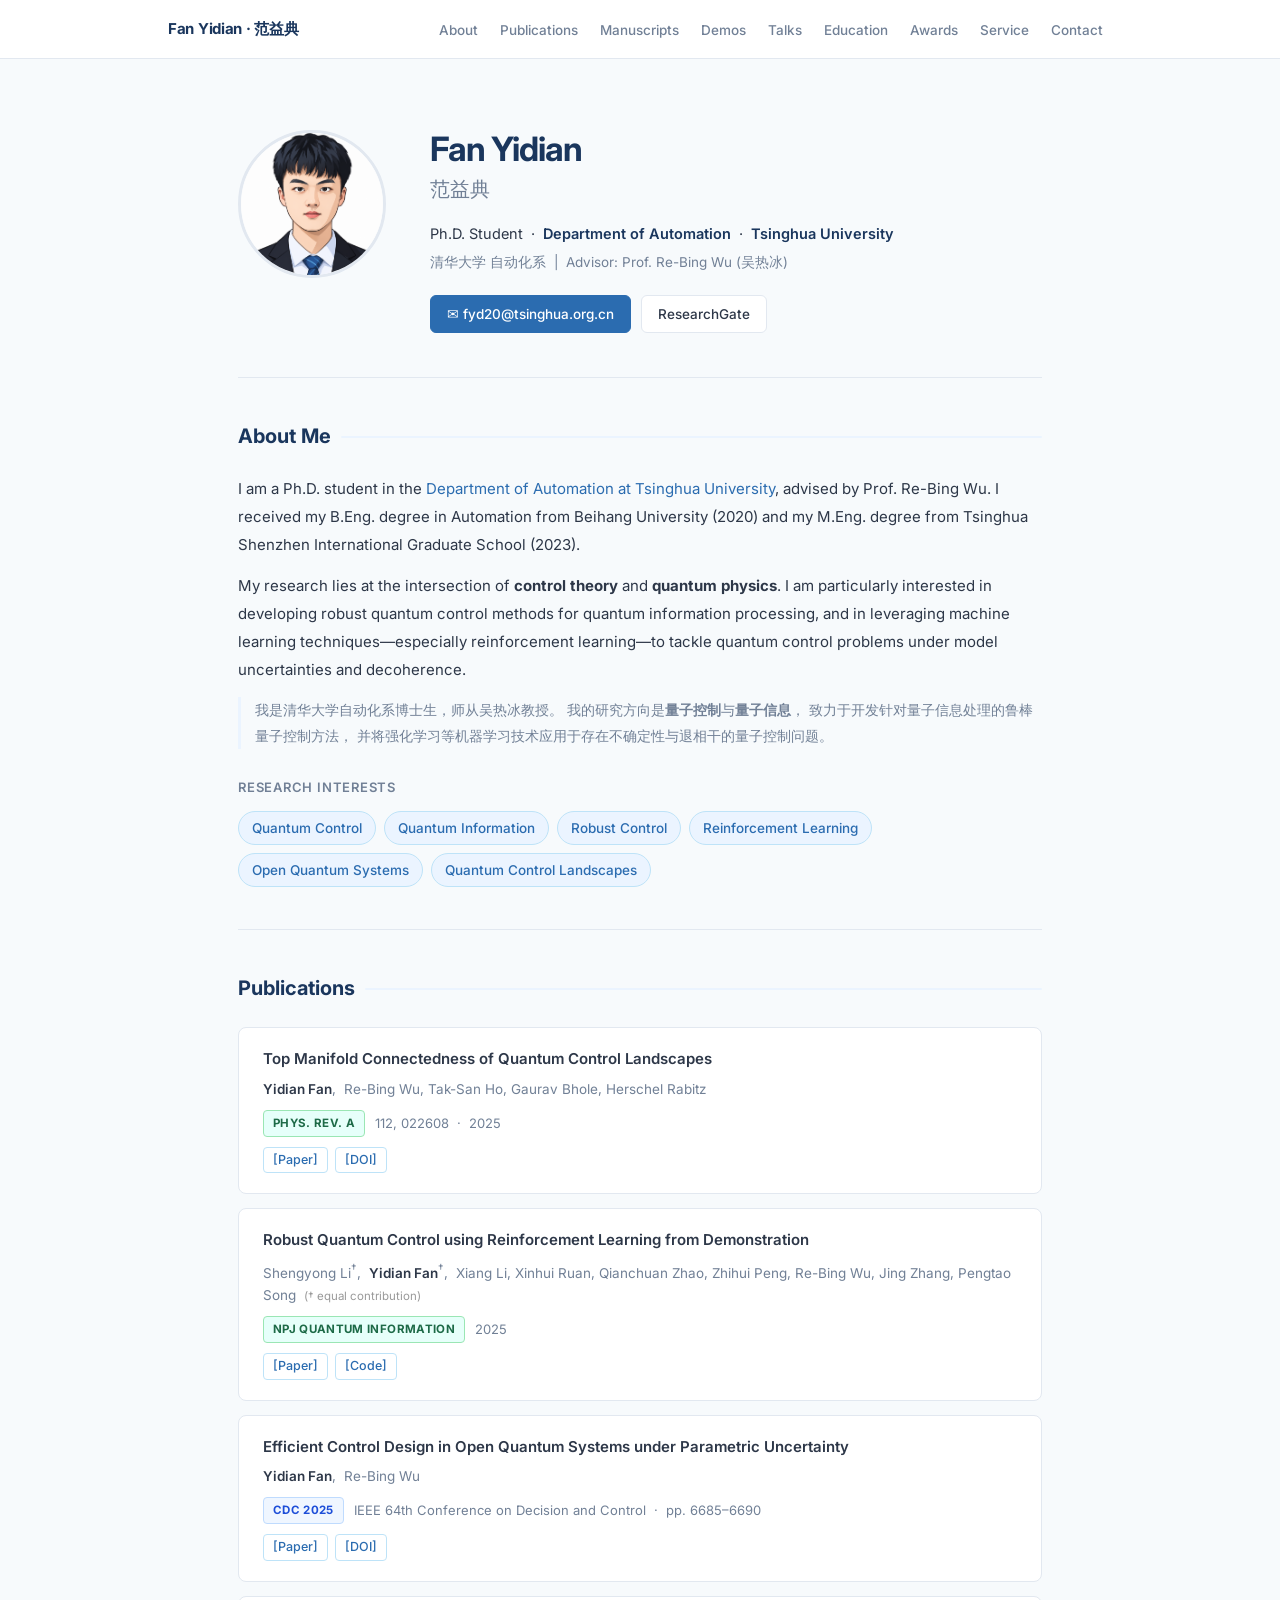
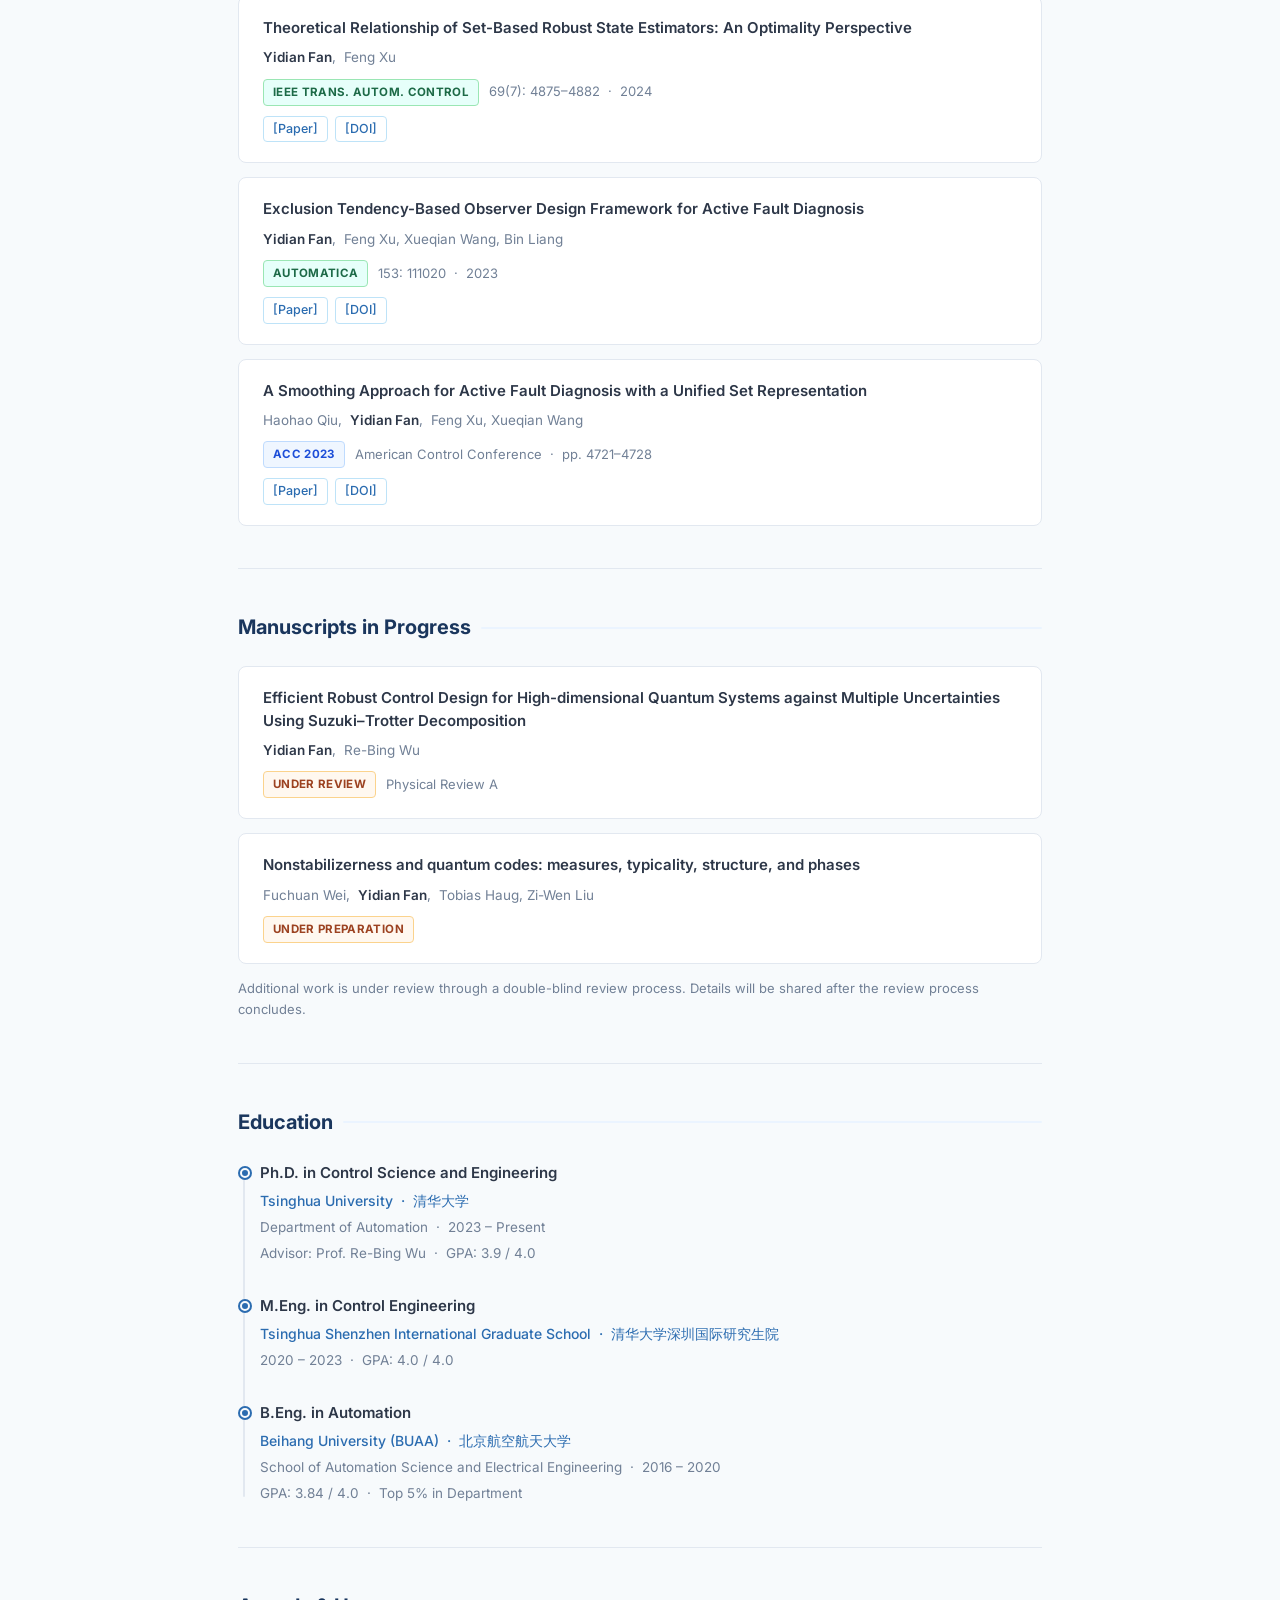
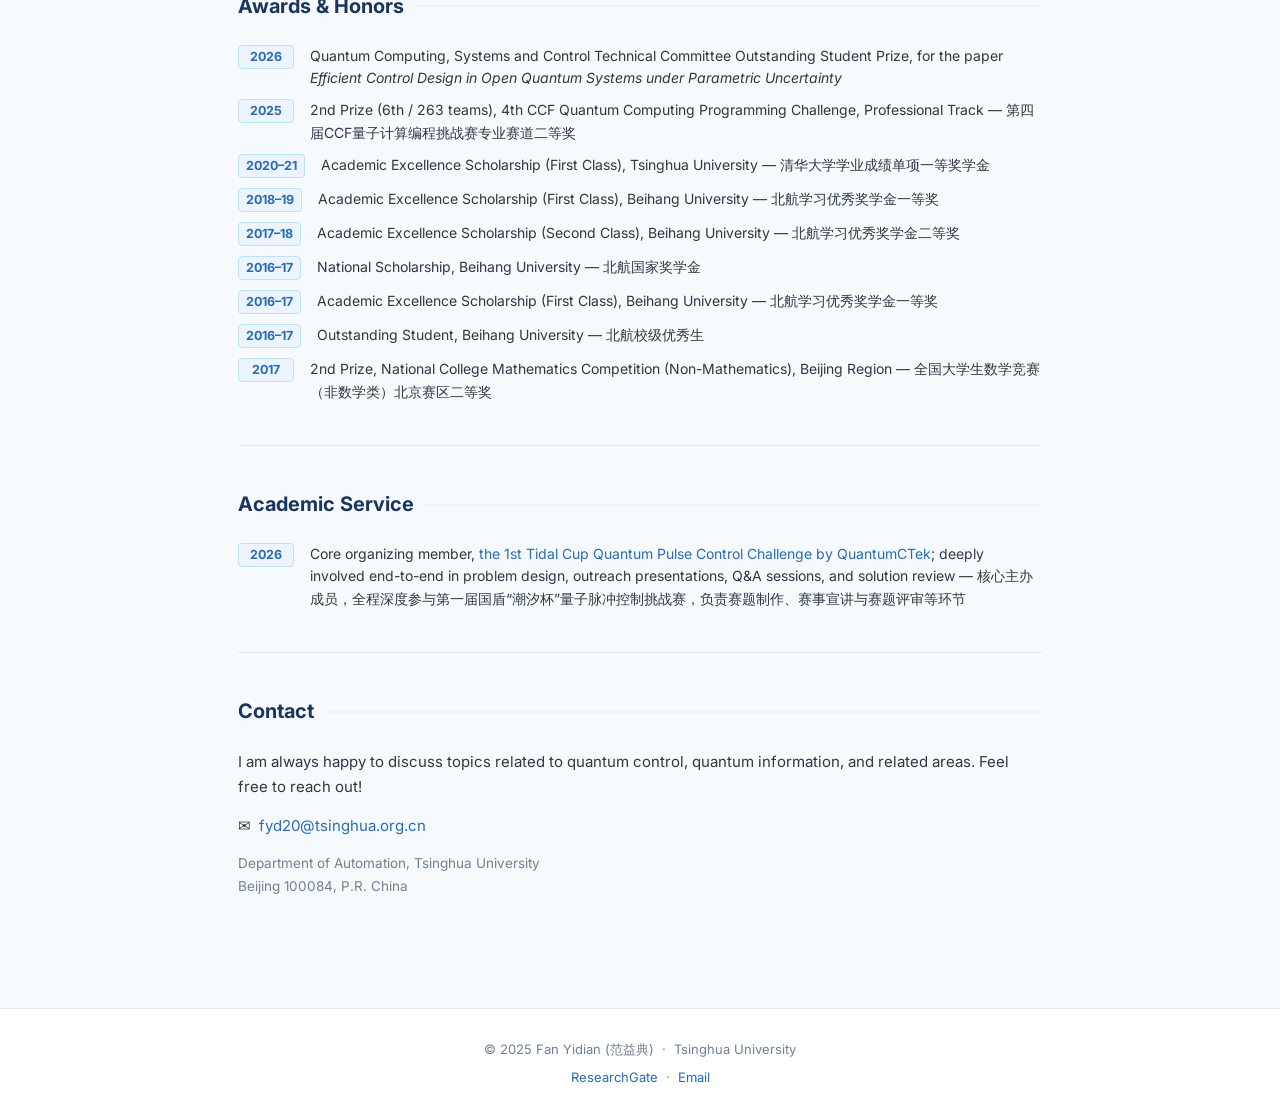
==== commit b3229b4e: "Add standalone demos and chronologically ordered talk slides" ====
--- a/index.html
+++ b/index.html
@@ -280,35 +280,6 @@
       text-decoration: none;
     }
 
-    /* ============================================================
-       Interactive Demos
-    ============================================================ */
-    #demos { padding: 32px 0; }
-    #demos .sec-title { margin-bottom: 17px; }
-    .demo-intro { font-size: 13.5px; color: var(--text-muted); margin: -8px 0 15px; }
-    .demo-card {
-      display: grid;
-      grid-template-columns: 200px minmax(0, 1fr);
-      background: var(--card-bg);
-      border: 1px solid var(--border);
-      border-radius: var(--radius);
-      box-shadow: var(--shadow);
-      overflow: hidden;
-    }
-    .demo-preview {
-      display: flex;
-      align-items: center;
-      background: #f0f6f7;
-      border-right: 1px solid var(--border);
-      padding: 10px;
-    }
-    .demo-preview img { display: block; width: 100%; height: auto; }
-    .demo-body { padding: 16px 20px; min-width: 0; }
-    .demo-category { font-size: 9.5px; font-weight: 600; color: var(--accent); letter-spacing: 0.08em; }
-    .demo-title { font-size: 17px; font-weight: 600; color: var(--primary); margin: 3px 0 6px; line-height: 1.4; }
-    .demo-description { font-size: 13px; line-height: 1.6; }
-    .demo-description-cn { font-size: 12px; line-height: 1.6; color: var(--text-muted); margin-top: 5px; }
-    .demo-body .btn { margin-top: 10px; padding: 5px 12px; font-size: 12.5px; }
     a:focus-visible { outline: 2px solid var(--accent); outline-offset: 4px; }
 
     /* ============================================================
@@ -405,10 +376,6 @@
       section { scroll-margin-top: 112px; }
       .hero-en { font-size: 1.7rem; }
       .photo-wrap { width: 120px; height: 120px; }
-      .demo-card { grid-template-columns: minmax(0, 1fr); }
-      .demo-preview { border-right: 0; border-bottom: 1px solid var(--border); justify-content: center; padding: 8px; }
-      .demo-preview img { max-width: 180px; }
-      .demo-body { padding: 15px 18px; }
     }
   </style>
 </head>
@@ -422,7 +389,8 @@
       <li><a href="#about">About</a></li>
       <li><a href="#publications">Publications</a></li>
       <li><a href="#manuscripts">Manuscripts</a></li>
-      <li><a href="#demos">Demos</a></li>
+      <li><a href="./demos/">Demos</a></li>
+      <li><a href="./talks/">Talks</a></li>
       <li><a href="#education">Education</a></li>
       <li><a href="#awards">Awards</a></li>
       <li><a href="#service">Service</a></li>
@@ -676,24 +644,6 @@
     </div>
   </section>
 
-  <!-- ====== Interactive Demos ====== -->
-  <section id="demos" aria-labelledby="demos-title">
-    <h2 class="sec-title" id="demos-title">Interactive Demos</h2>
-    <p class="demo-intro">Interactive visualizations of quantum dynamics and metrology.</p>
-    <article class="demo-card">
-      <a class="demo-preview" href="./demos/oat/" aria-label="Open the OAT spin-squeezing demo">
-        <img src="./demos/oat/preview.webp" width="1100" height="700" loading="lazy" alt="A spin-squeezed covariance ellipsoid rotating around the z axis, with its projection onto the y–z plane." />
-      </a>
-      <div class="demo-body">
-        <p class="demo-category">QUANTUM METROLOGY</p>
-        <h3 class="demo-title">OAT Spin Squeezing</h3>
-        <p class="demo-description">Explore spin squeezing, axis alignment, and phase encoding with linked 3D and 2D views.</p>
-        <p class="demo-description-cn" lang="zh-CN">自旋压缩、对齐与相位编码的交互演示。</p>
-        <a class="btn primary" href="./demos/oat/">Open interactive demo <span aria-hidden="true">→</span></a>
-      </div>
-    </article>
-  </section>
-
   <!-- ====== Education ====== -->
   <section id="education">
     <h2 class="sec-title">Education</h2>
@@ -728,7 +678,7 @@
     <ul class="award-list">
       <li class="award-item">
         <span class="award-year">2026</span>
-        <span class="award-text">Quantum Computing, Systems and Control Technical Committee Outstanding Student Award, for the paper <em>Efficient Control Design in Open Quantum Systems under Parametric Uncertainty</em></span>
+        <span class="award-text">Quantum Computing, Systems and Control Technical Committee Outstanding Student Prize, for the paper <em>Efficient Control Design in Open Quantum Systems under Parametric Uncertainty</em></span>
       </li>
       <li class="award-item">
         <span class="award-year">2025</span>
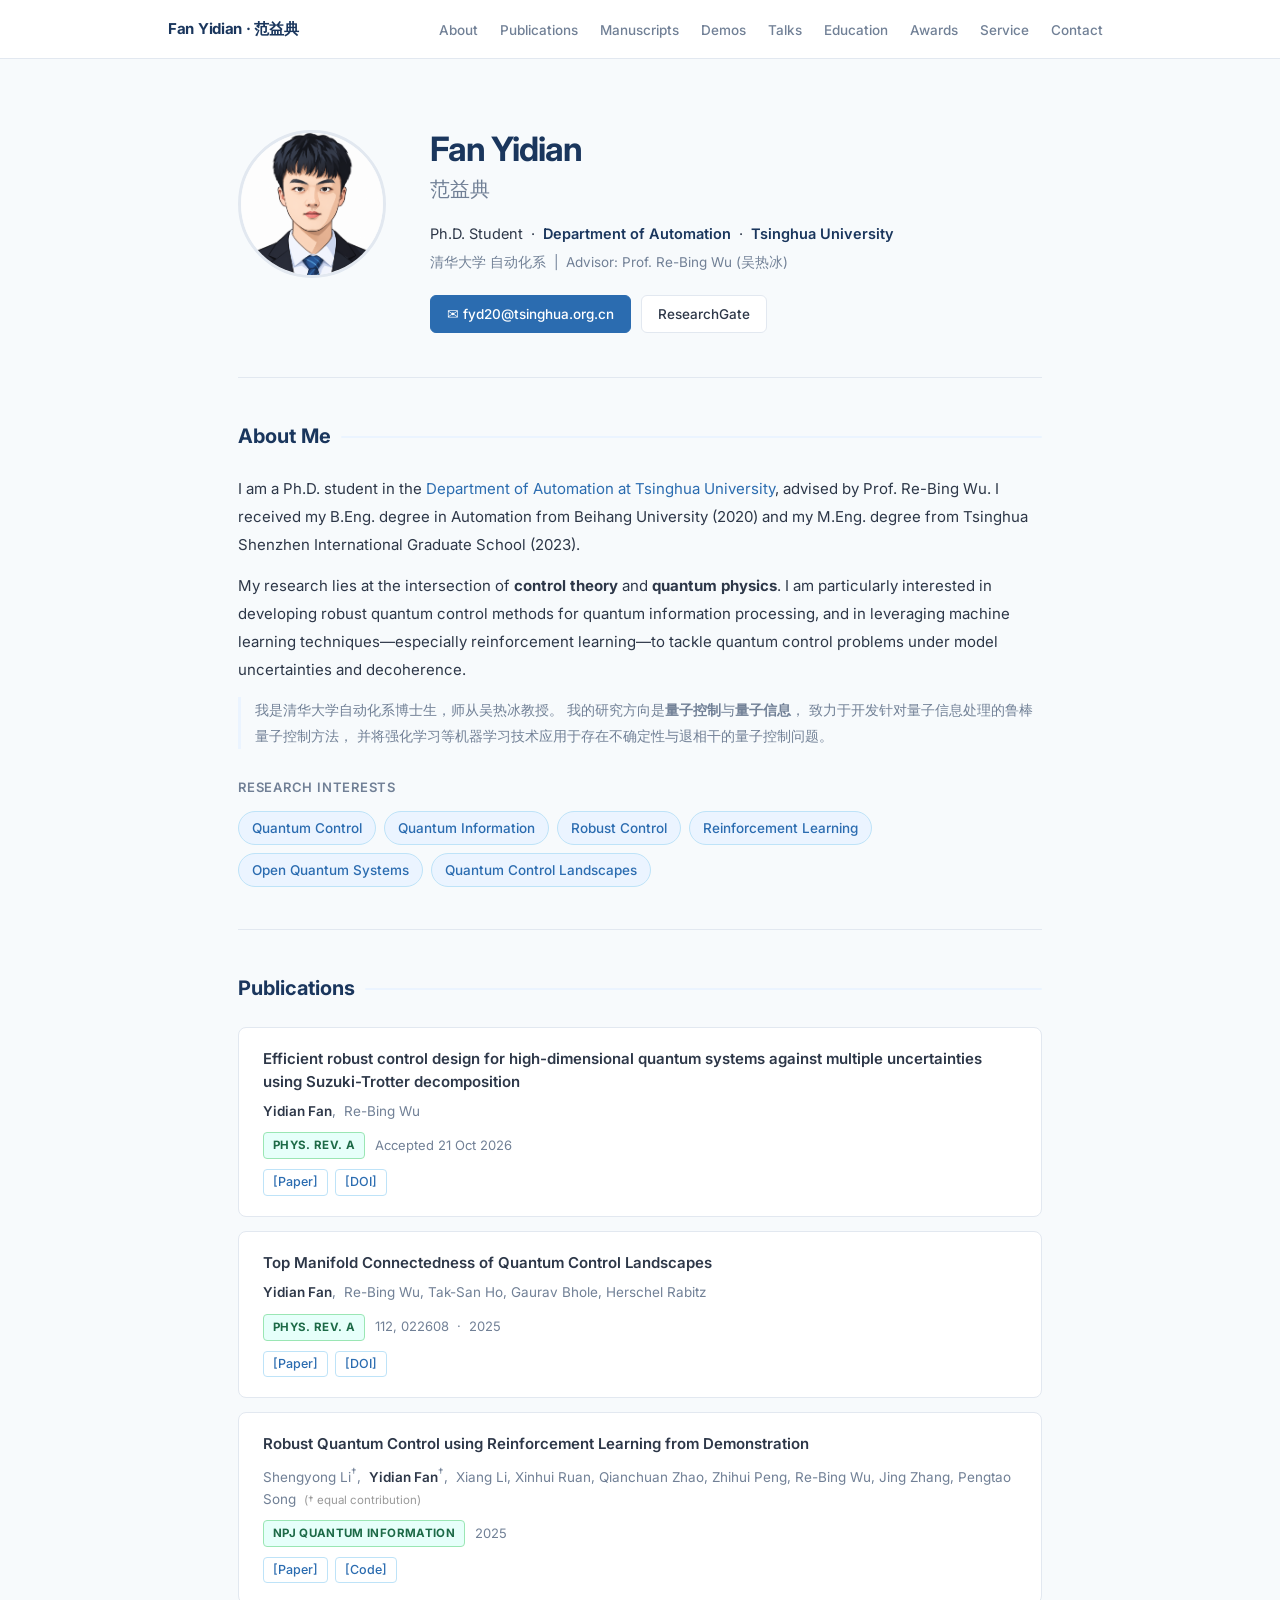
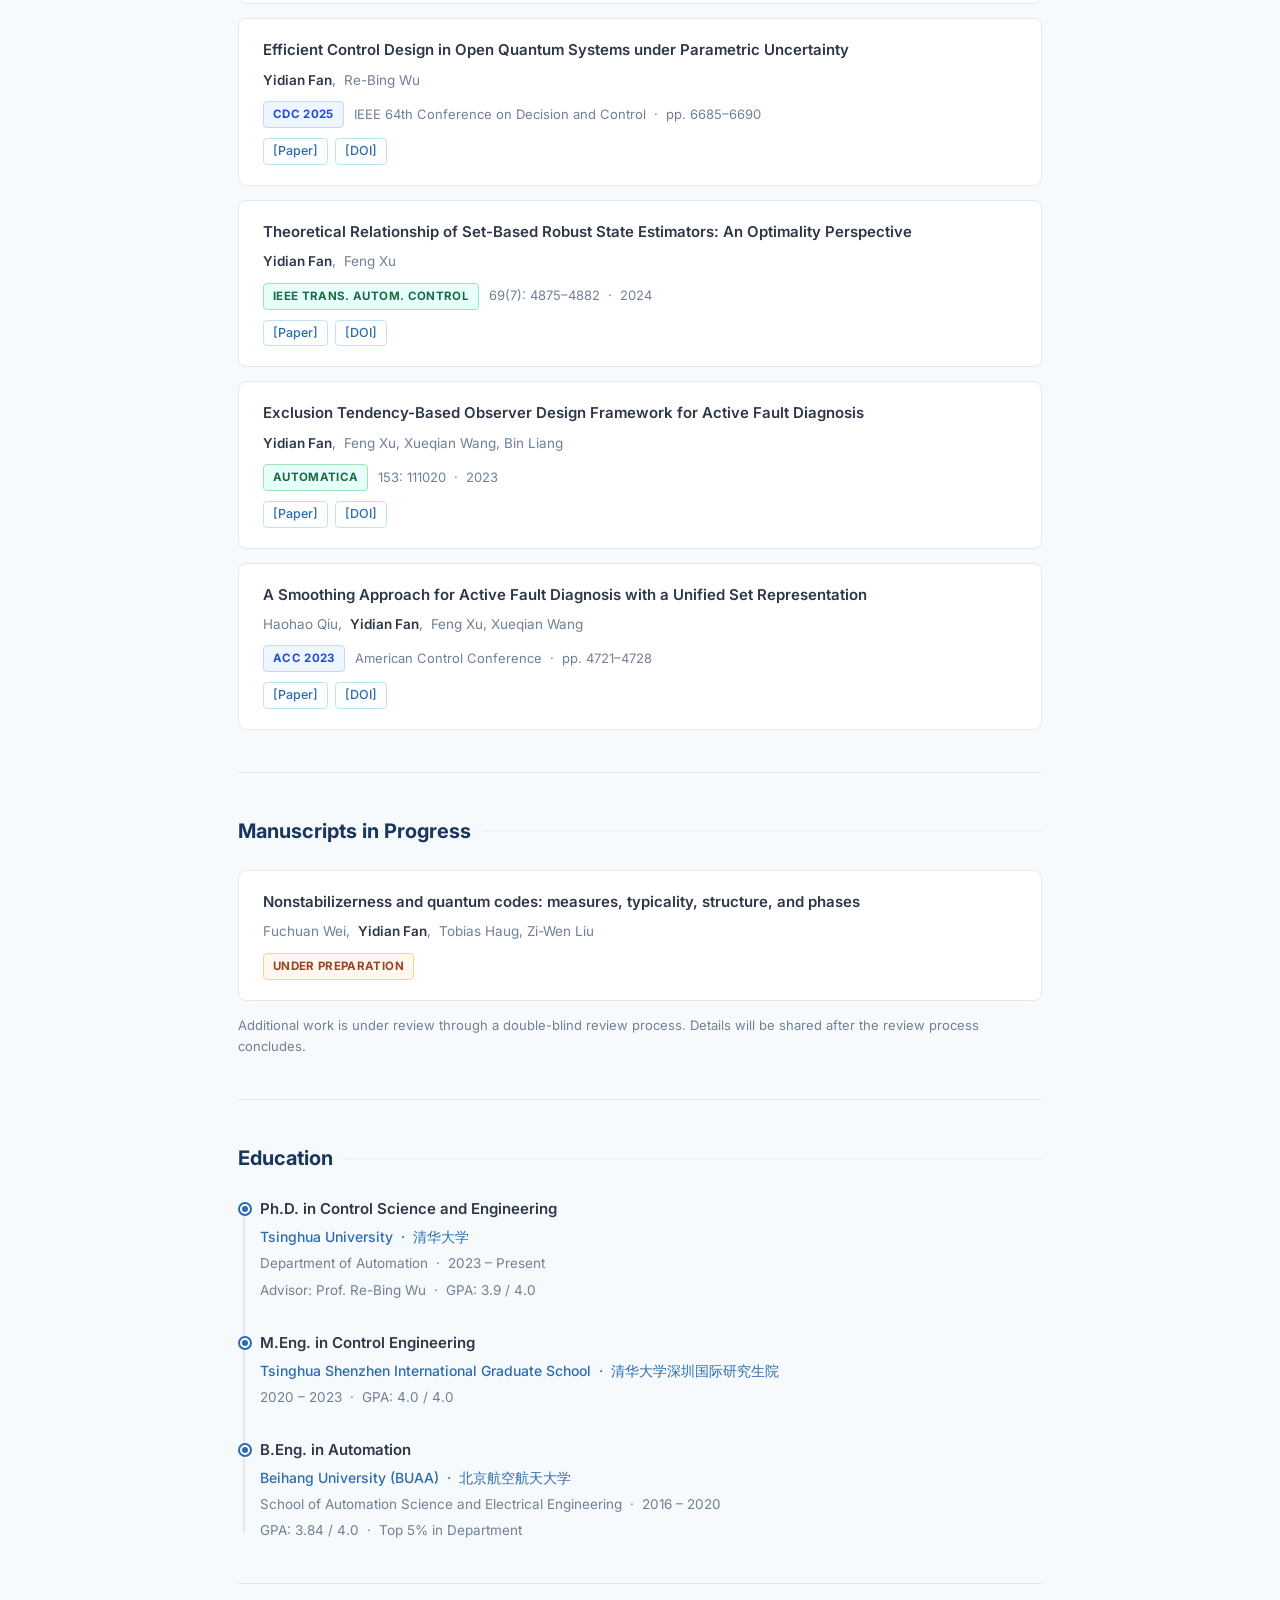
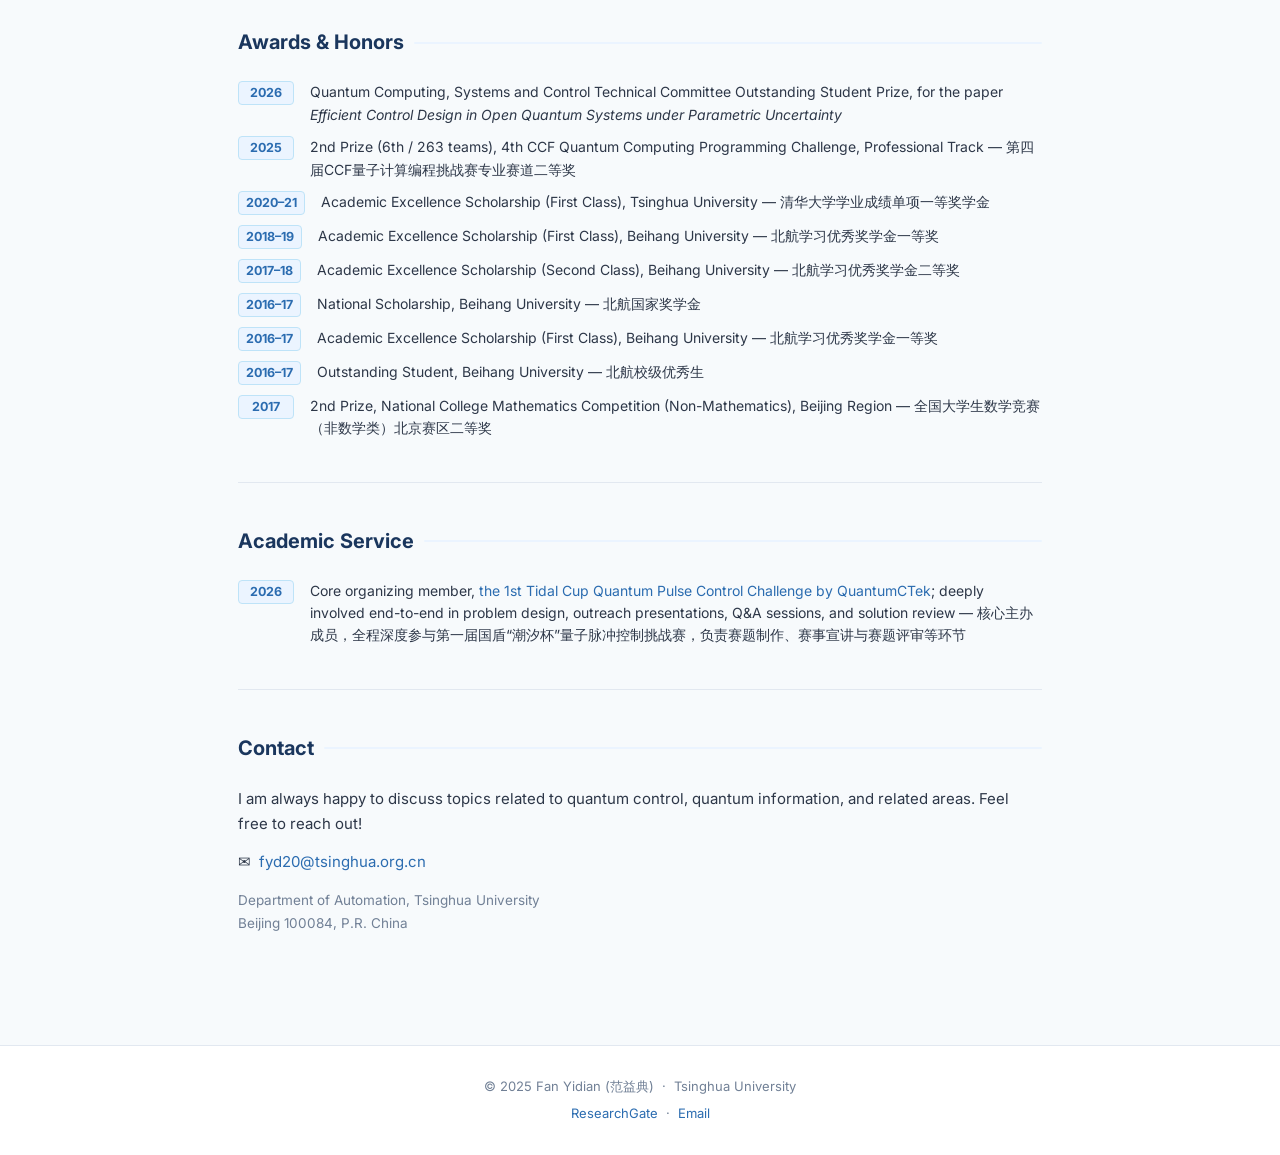
==== commit b5ba0b99: "Add accepted PRA paper and DOI" ====
--- a/index.html
+++ b/index.html
@@ -467,6 +467,26 @@
     <h2 class="sec-title">Publications</h2>
     <div class="pub-list">
 
+      <div class="pub-card">
+        <div class="pub-title">
+          <a href="https://link.aps.org/doi/10.1103/959l-ms9v" target="_blank" rel="noopener">
+            Efficient robust control design for high-dimensional quantum systems against multiple uncertainties using Suzuki-Trotter decomposition
+          </a>
+        </div>
+        <div class="pub-authors">
+          <span class="me">Yidian Fan</span>,&nbsp;
+          Re-Bing Wu
+        </div>
+        <div class="pub-footer">
+          <span class="badge badge-journal">Phys. Rev. A</span>
+          <span class="pub-year">Accepted 21 Oct 2026</span>
+        </div>
+        <div class="pub-links">
+          <a class="pub-link" href="https://link.aps.org/doi/10.1103/959l-ms9v" target="_blank" rel="noopener">[Paper]</a>
+          <a class="pub-link" href="https://doi.org/10.1103/959l-ms9v" target="_blank" rel="noopener">[DOI]</a>
+        </div>
+      </div>
+
       <!-- ── 2025 ── -->
 
       <!-- PRA 2025 -->
@@ -608,20 +628,6 @@
   <section id="manuscripts">
     <h2 class="sec-title">Manuscripts in Progress</h2>
     <div class="pub-list">
-
-      <div class="pub-card">
-        <div class="pub-title">
-          Efficient Robust Control Design for High-dimensional Quantum Systems against Multiple Uncertainties Using Suzuki–Trotter Decomposition
-        </div>
-        <div class="pub-authors">
-          <span class="me">Yidian Fan</span>,&nbsp;
-          Re-Bing Wu
-        </div>
-        <div class="pub-footer">
-          <span class="badge badge-preprint">Under Review</span>
-          <span class="pub-year">Physical Review A</span>
-        </div>
-      </div>
 
       <div class="pub-card">
         <div class="pub-title">
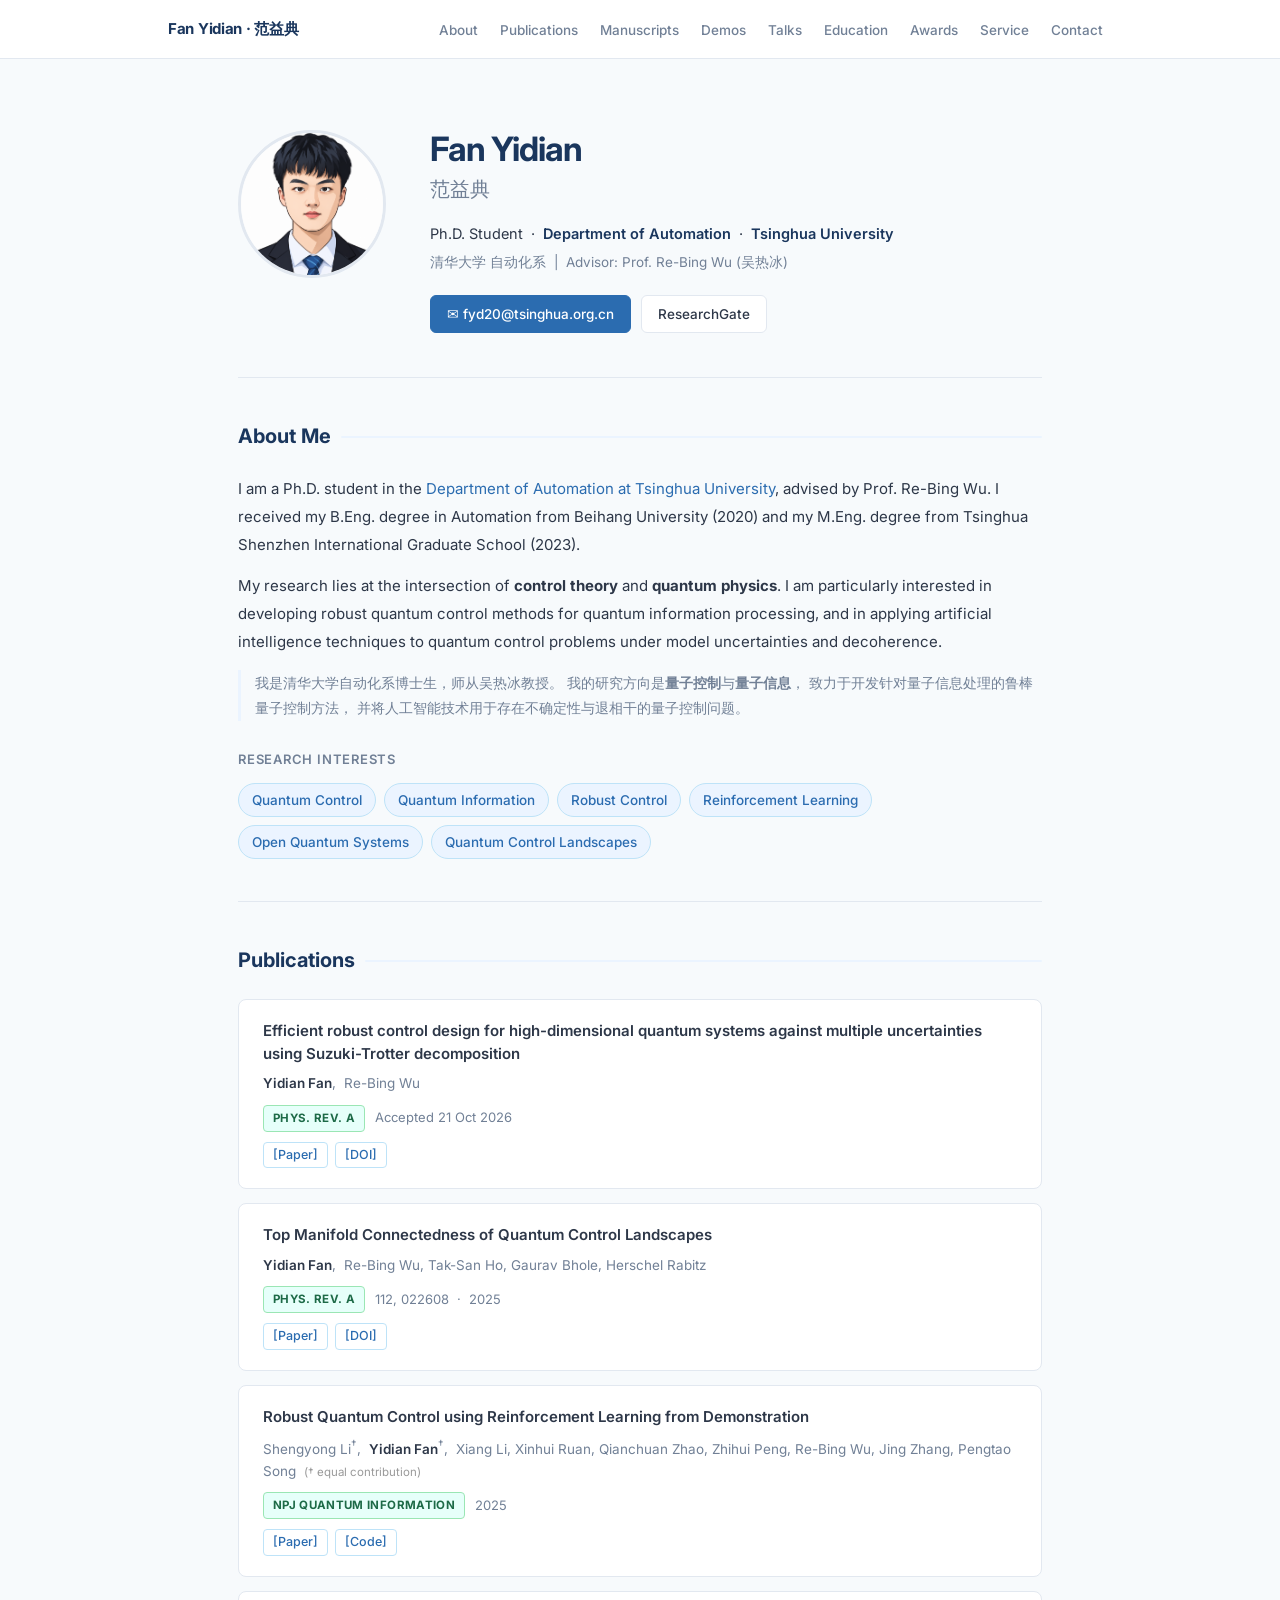
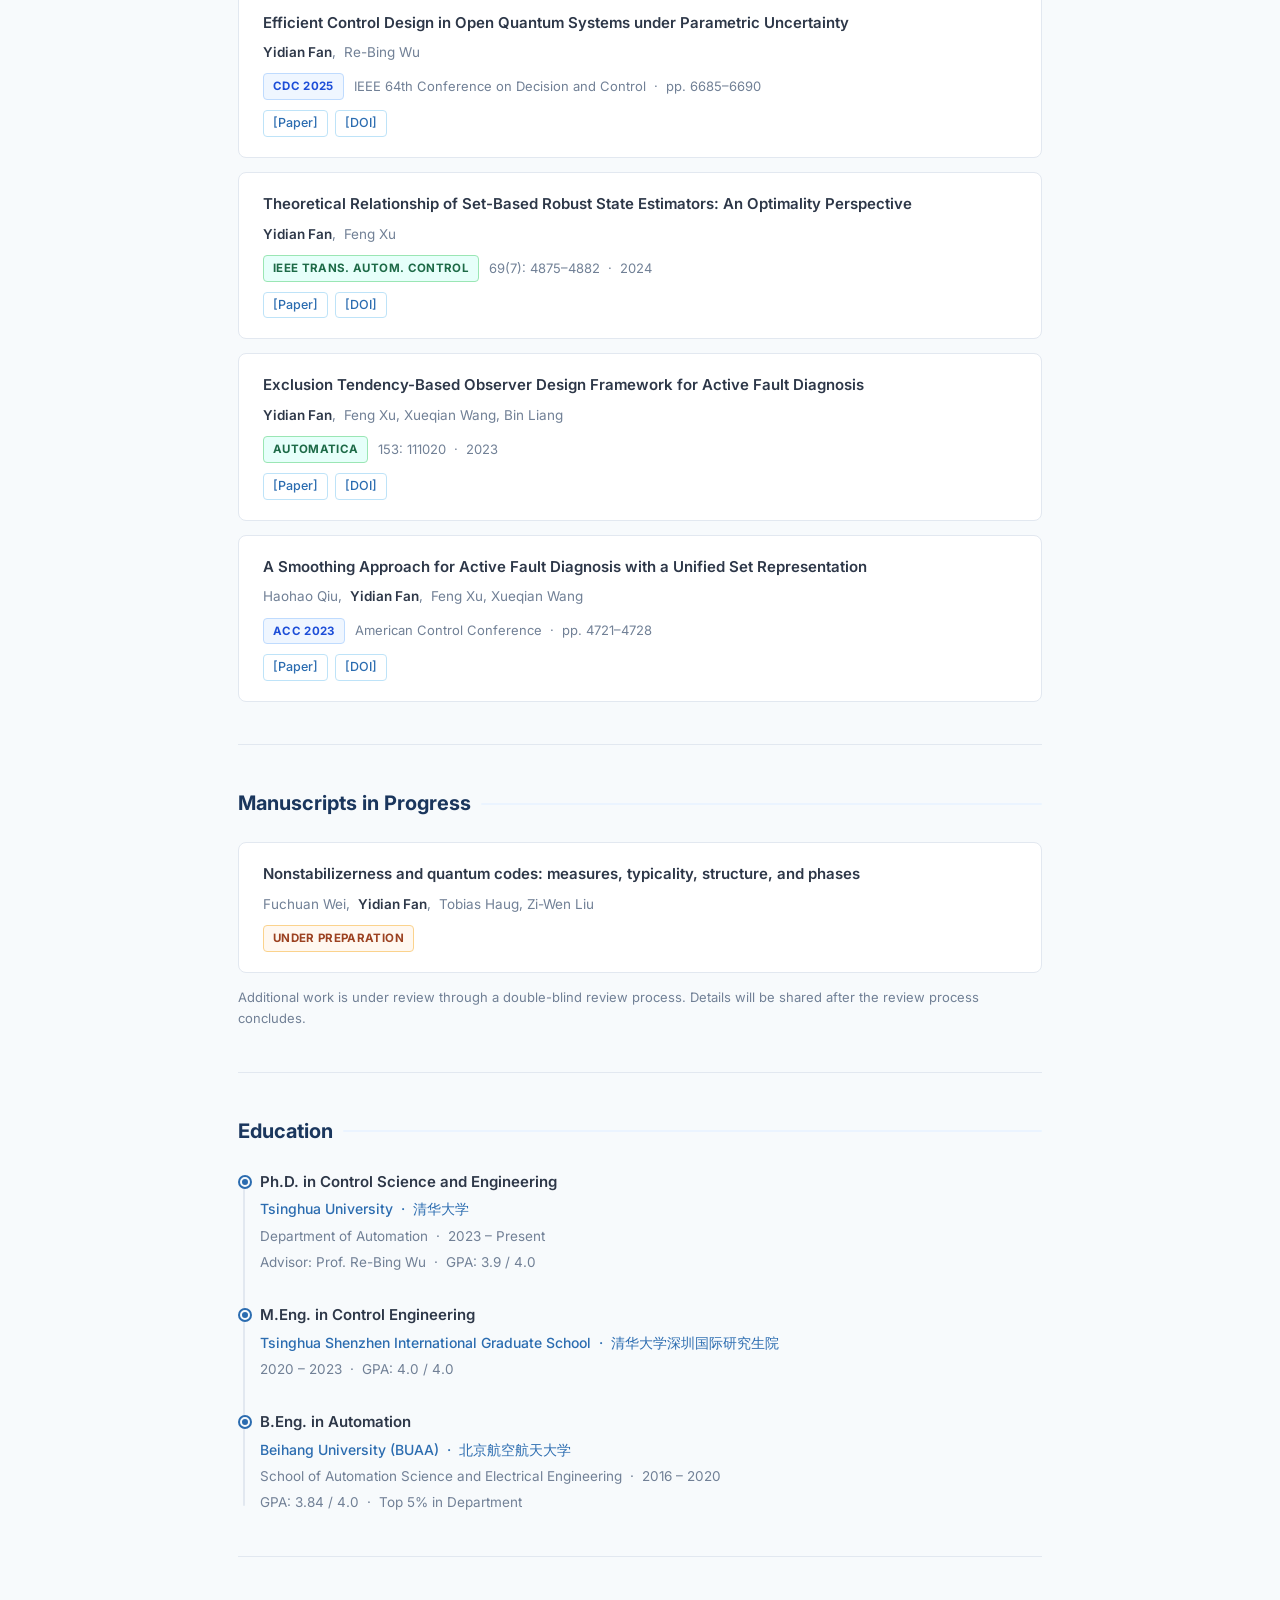
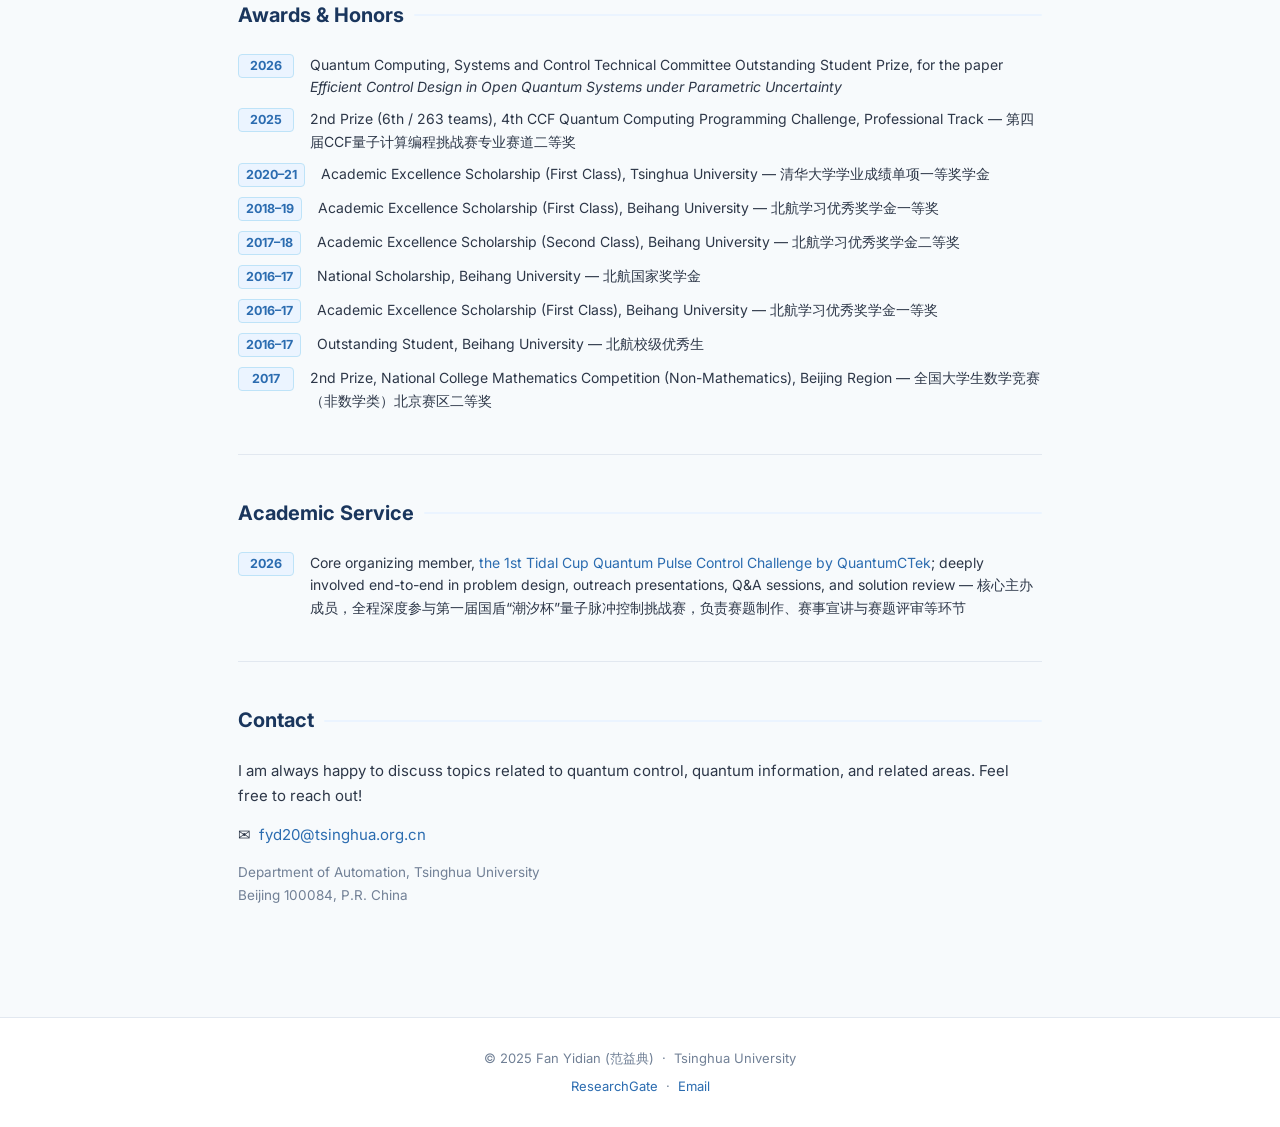
==== commit a78eea63: "Broaden research introduction to artificial intelligence" ====
--- a/index.html
+++ b/index.html
@@ -440,15 +440,15 @@
     <p class="about-en">
       My research lies at the intersection of <strong>control theory</strong> and <strong>quantum physics</strong>.
       I am particularly interested in developing robust quantum control methods for
-      quantum information processing, and in leveraging machine learning techniques—especially
-      reinforcement learning—to tackle quantum control problems under model uncertainties and decoherence.
+      quantum information processing, and in applying artificial intelligence techniques to
+      quantum control problems under model uncertainties and decoherence.
     </p>
 
     <p class="about-cn">
       我是清华大学自动化系博士生，师从吴热冰教授。
       我的研究方向是<strong>量子控制</strong>与<strong>量子信息</strong>，
       致力于开发针对量子信息处理的鲁棒量子控制方法，
-      并将强化学习等机器学习技术应用于存在不确定性与退相干的量子控制问题。
+      并将人工智能技术用于存在不确定性与退相干的量子控制问题。
     </p>
 
     <p class="interest-label">Research Interests</p>
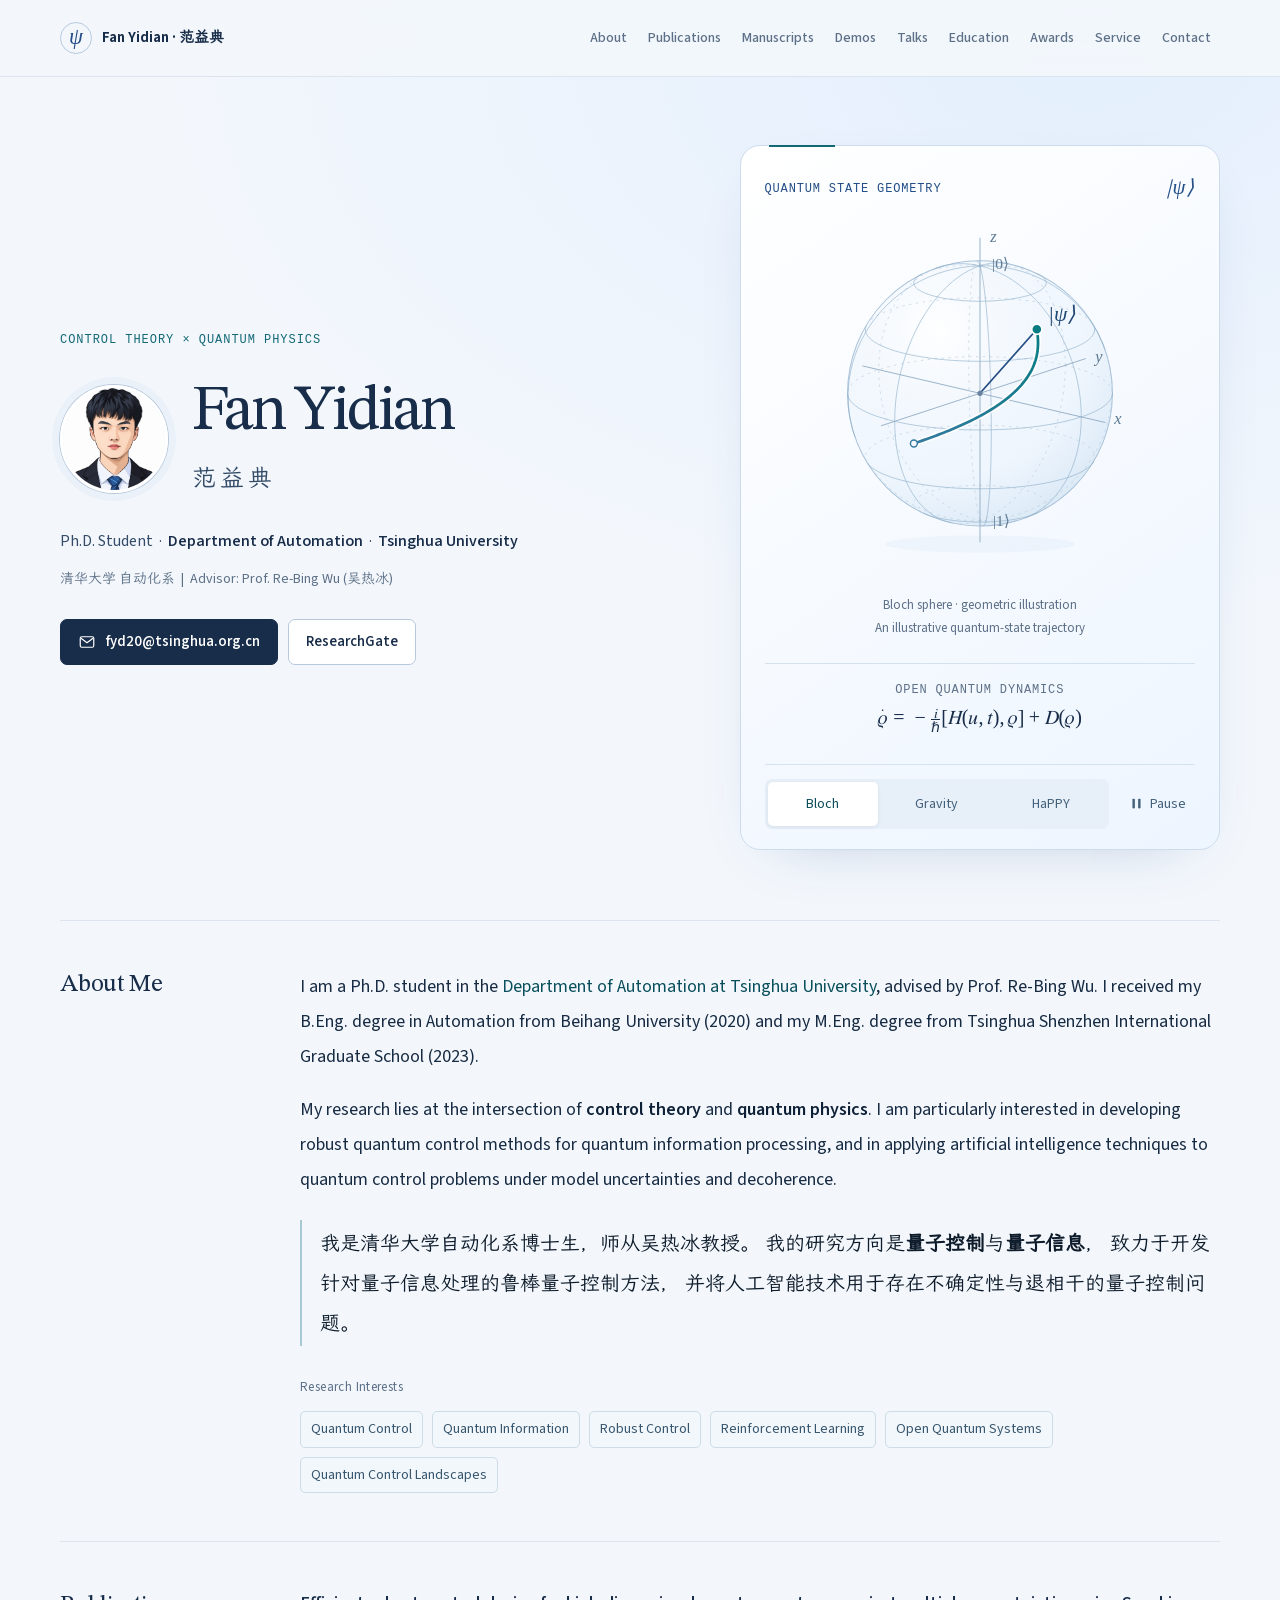
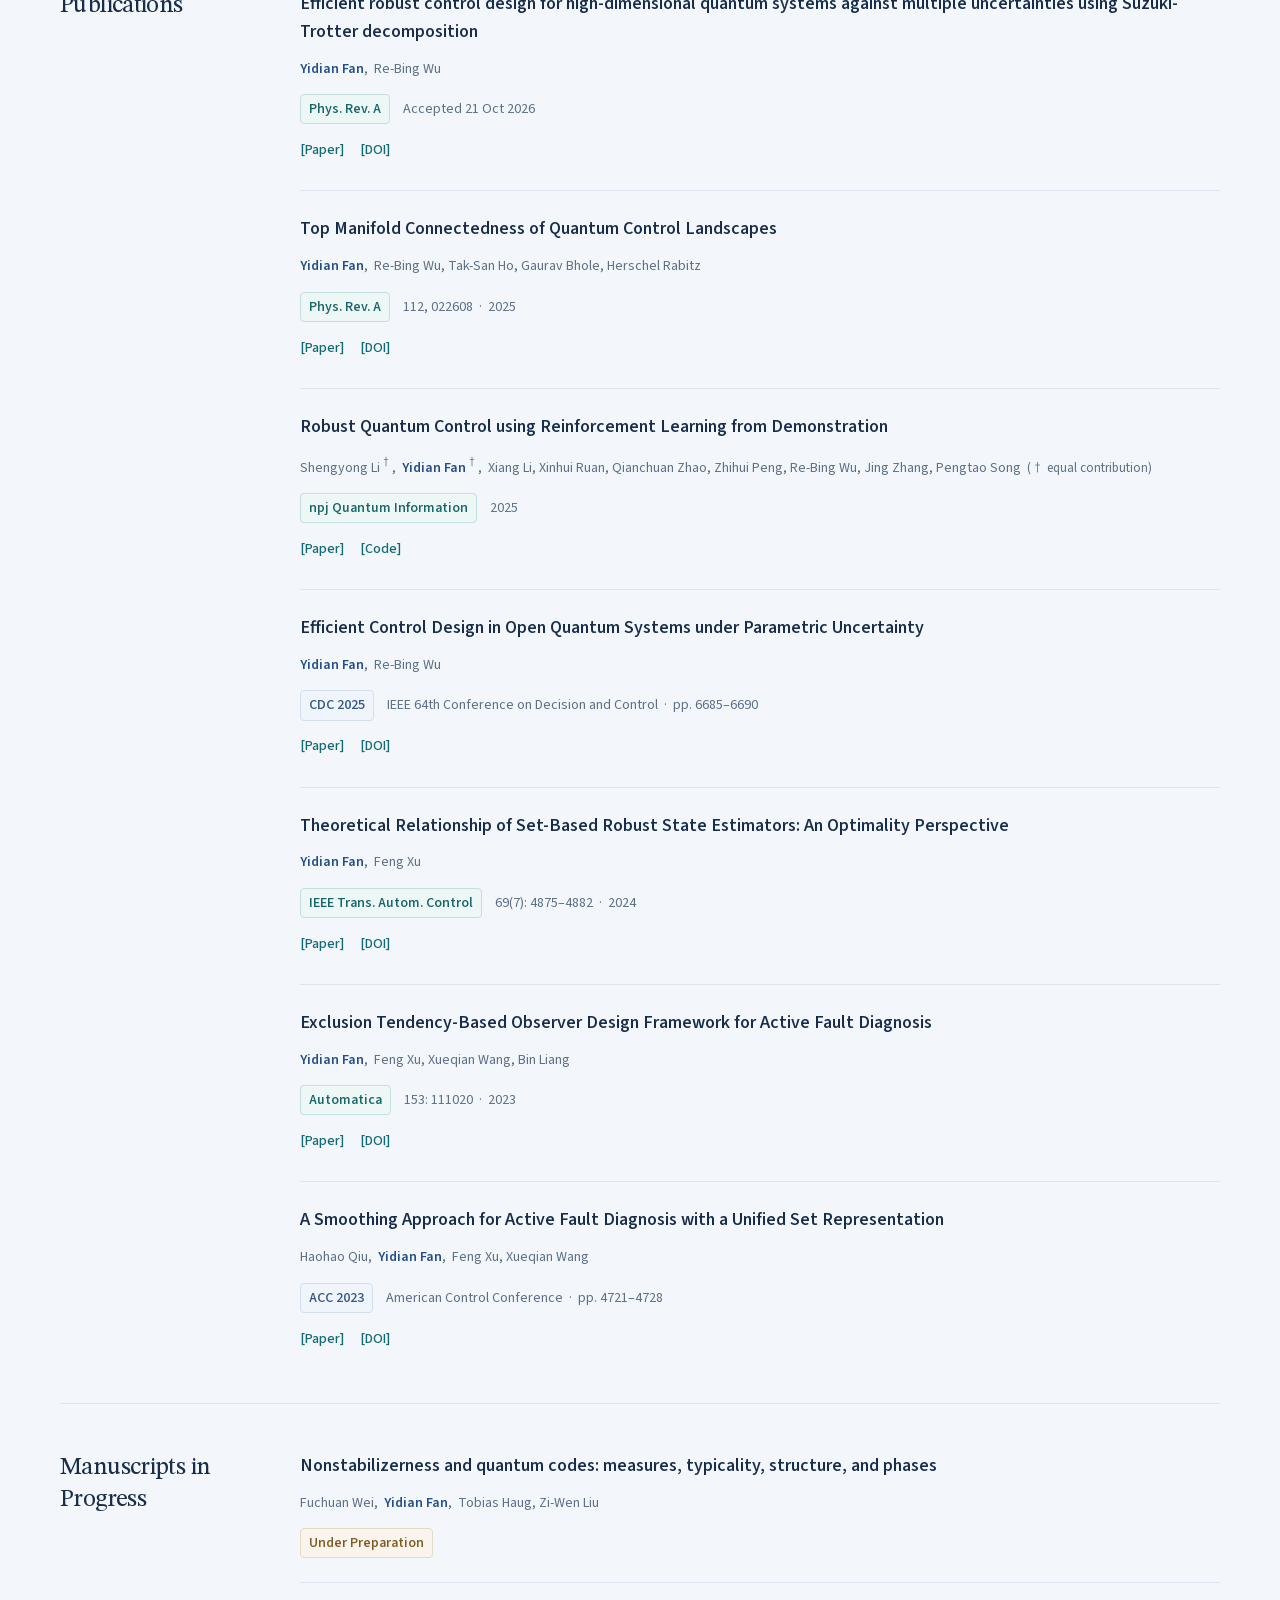
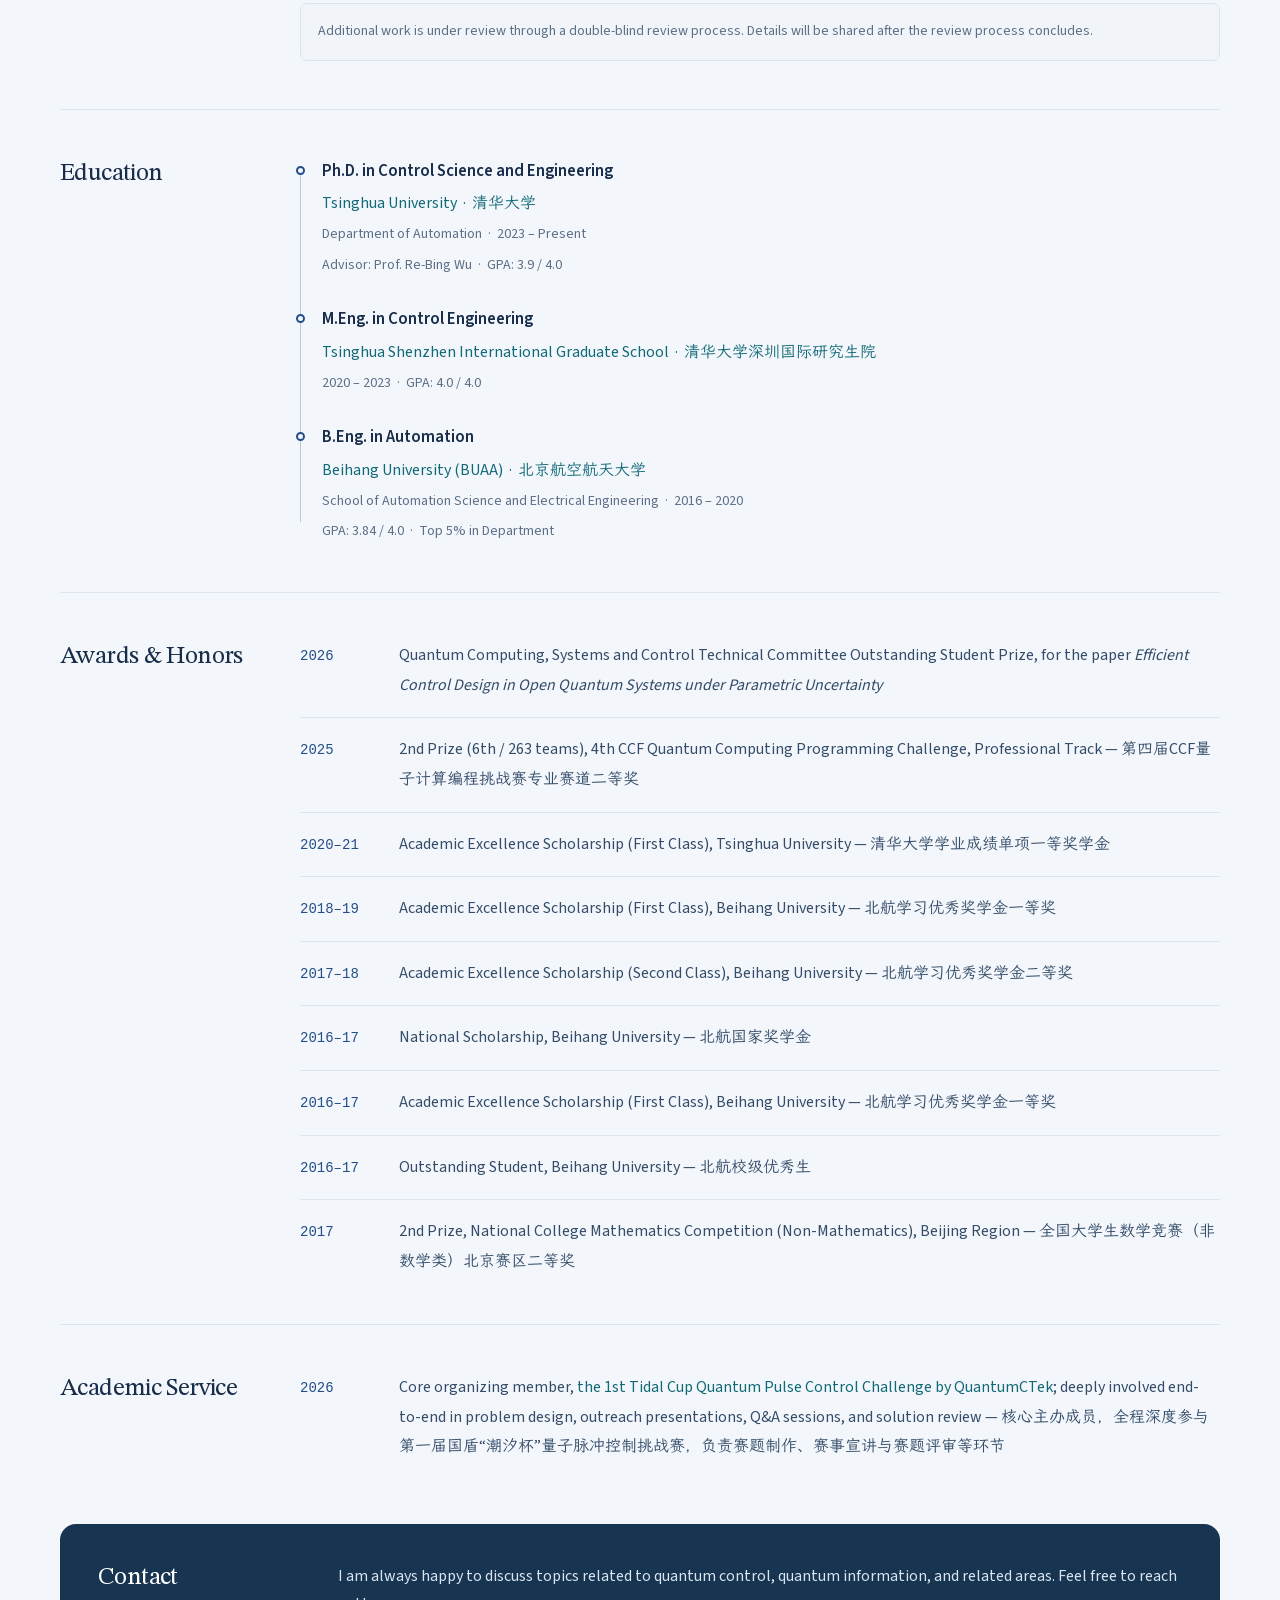
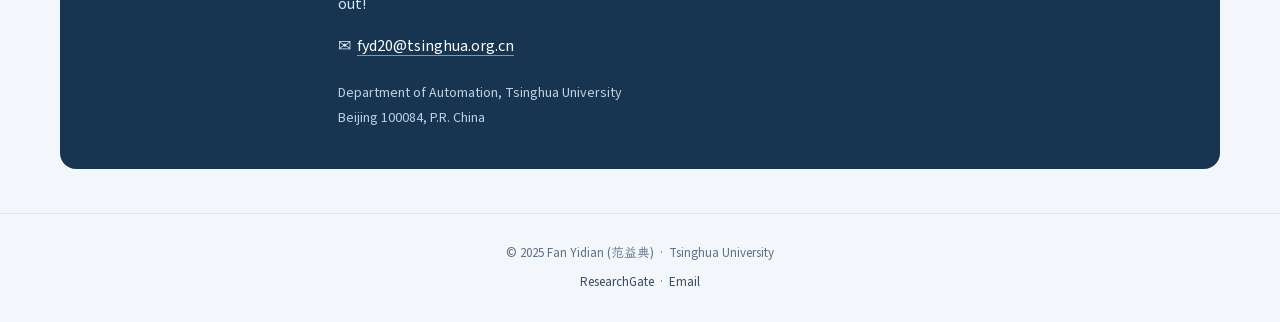
==== commit 716f24d7: "Redesign homepage with quantum illustrations and refined typography" ====
--- a/index.html
+++ b/index.html
@@ -5,387 +5,20 @@
   <meta name="viewport" content="width=device-width, initial-scale=1.0" />
   <title>Fan Yidian (范益典) | Tsinghua University</title>
   <meta name="description" content="Ph.D. student at Tsinghua University. Research on quantum control and quantum information." />
-  <link rel="preconnect" href="https://fonts.googleapis.com" />
-  <link href="https://fonts.googleapis.com/css2?family=Inter:wght@300;400;500;600;700&display=swap" rel="stylesheet" />
-  <style>
-    /* ============================================================
-       CSS Variables — change these to restyle the whole page
-    ============================================================ */
-    :root {
-      --primary:       #1a365d;   /* dark navy */
-      --accent:        #2b6cb0;   /* medium blue */
-      --accent-light:  #ebf4ff;   /* very light blue */
-      --text:          #2d3748;
-      --text-muted:    #718096;
-      --bg:            #f7fafc;
-      --card-bg:       #ffffff;
-      --border:        #e2e8f0;
-      --radius:        8px;
-      --shadow:        0 1px 3px rgba(0,0,0,0.08), 0 1px 2px rgba(0,0,0,0.05);
-      --shadow-hover:  0 4px 12px rgba(0,0,0,0.10);
-    }
-
-    /* ============================================================
-       Reset & Base
-    ============================================================ */
-    *, *::before, *::after { margin: 0; padding: 0; box-sizing: border-box; }
-    html { scroll-behavior: smooth; }
-    body {
-      font-family: 'Inter', 'PingFang SC', 'Microsoft YaHei', -apple-system, sans-serif;
-      background: var(--bg);
-      color: var(--text);
-      line-height: 1.65;
-    }
-    a { color: var(--accent); text-decoration: none; }
-    a:hover { text-decoration: underline; }
-
-    /* ============================================================
-       Navigation
-    ============================================================ */
-    nav {
-      position: fixed;
-      inset: 0 0 auto 0;
-      background: rgba(255, 255, 255, 0.93);
-      backdrop-filter: blur(12px);
-      -webkit-backdrop-filter: blur(12px);
-      border-bottom: 1px solid var(--border);
-      z-index: 200;
-    }
-    .nav-inner {
-      max-width: 1000px;
-      margin: 0 auto;
-      padding: 0 28px;
-      height: 58px;
-      display: flex;
-      align-items: center;
-      justify-content: space-between;
-    }
-    .nav-brand {
-      flex-shrink: 0;
-      font-size: 15px;
-      font-weight: 700;
-      color: var(--primary);
-      letter-spacing: -0.02em;
-    }
-    .nav-links { display: flex; gap: 4px; list-style: none; }
-    .nav-links a {
-      font-size: 13.5px;
-      font-weight: 500;
-      color: var(--text-muted);
-      padding: 6px 9px;
-      border-radius: 6px;
-      transition: background 0.15s, color 0.15s;
-    }
-    .nav-links a:hover { background: var(--accent-light); color: var(--accent); text-decoration: none; }
-
-    /* ============================================================
-       Main Container
-    ============================================================ */
-    main {
-      max-width: 860px;
-      margin: 0 auto;
-      padding: 78px 28px 60px;
-    }
-
-    /* ============================================================
-       Hero / Profile
-    ============================================================ */
-    .hero {
-      display: flex;
-      gap: 44px;
-      align-items: flex-start;
-      padding: 52px 0 44px;
-      border-bottom: 1px solid var(--border);
-    }
-
-    .photo-wrap {
-      flex-shrink: 0;
-      width: 148px;
-      height: 148px;
-      border-radius: 50%;
-      overflow: hidden;
-      border: 3px solid var(--border);
-      background: var(--accent-light);
-      display: flex;
-      align-items: center;
-      justify-content: center;
-    }
-    .photo-wrap img { width: 100%; height: 100%; object-fit: cover; object-position: center; }
-    .photo-wrap svg { width: 70px; height: 70px; fill: var(--accent); opacity: 0.35; }
-
-    .hero-body { flex: 1; min-width: 0; }
-
-    .hero-en {
-      font-size: 2.1rem;
-      font-weight: 700;
-      color: var(--primary);
-      letter-spacing: -0.03em;
-      line-height: 1.15;
-    }
-    .hero-cn {
-      font-size: 1.25rem;
-      color: var(--text-muted);
-      font-weight: 400;
-      margin: 4px 0 16px;
-    }
-
-    .hero-meta { font-size: 14.5px; color: var(--text); margin-bottom: 5px; }
-    .hero-meta strong { color: var(--primary); font-weight: 600; }
-    .hero-sub { font-size: 13.5px; color: var(--text-muted); margin-bottom: 22px; }
-
-    /* Contact / link buttons */
-    .hero-btns { display: flex; gap: 10px; flex-wrap: wrap; }
-    .btn {
-      display: inline-flex;
-      align-items: center;
-      gap: 6px;
-      padding: 7px 16px;
-      border-radius: 6px;
-      font-size: 13.5px;
-      font-weight: 500;
-      border: 1px solid var(--border);
-      background: var(--card-bg);
-      color: var(--text);
-      cursor: pointer;
-      transition: all 0.15s;
-      text-decoration: none;
-    }
-    .btn:hover { background: var(--accent); color: #fff; border-color: var(--accent); text-decoration: none; }
-    .btn.primary { background: var(--accent); color: #fff; border-color: var(--accent); }
-    .btn.primary:hover { background: var(--primary); border-color: var(--primary); }
-
-    /* ============================================================
-       Sections
-    ============================================================ */
-    section { padding: 42px 0; border-bottom: 1px solid var(--border); scroll-margin-top: 78px; }
-    section:last-child { border-bottom: none; }
-
-    .sec-title {
-      font-size: 1.25rem;
-      font-weight: 700;
-      color: var(--primary);
-      margin-bottom: 22px;
-      display: flex;
-      align-items: center;
-      gap: 10px;
-    }
-    .sec-title::after {
-      content: '';
-      flex: 1;
-      height: 2px;
-      background: var(--accent-light);
-      border-radius: 2px;
-    }
-
-    /* ============================================================
-       About
-    ============================================================ */
-    .about-en {
-      font-size: 15px;
-      line-height: 1.85;
-      color: var(--text);
-      margin-bottom: 14px;
-    }
-    .about-cn {
-      font-size: 14px;
-      line-height: 1.85;
-      color: var(--text-muted);
-      border-left: 3px solid var(--accent-light);
-      padding-left: 14px;
-      margin-bottom: 28px;
-    }
-
-    /* Research interest tags */
-    .interest-label {
-      font-size: 13px;
-      font-weight: 600;
-      text-transform: uppercase;
-      letter-spacing: 0.06em;
-      color: var(--text-muted);
-      margin-bottom: 12px;
-    }
-    .tags { display: flex; flex-wrap: wrap; gap: 8px; }
-    .tag {
-      padding: 5px 13px;
-      background: var(--accent-light);
-      color: var(--accent);
-      border: 1px solid #bee3f8;
-      border-radius: 20px;
-      font-size: 13.5px;
-      font-weight: 500;
-    }
-
-    /* ============================================================
-       Publications
-    ============================================================ */
-    .pub-list { display: flex; flex-direction: column; gap: 14px; }
-
-    .pub-card {
-      background: var(--card-bg);
-      border: 1px solid var(--border);
-      border-radius: var(--radius);
-      padding: 20px 24px;
-      transition: box-shadow 0.2s;
-    }
-    .pub-card:hover { box-shadow: var(--shadow-hover); }
-
-    .pub-title {
-      font-size: 15px;
-      font-weight: 600;
-      line-height: 1.5;
-      margin-bottom: 7px;
-    }
-    .pub-title a { color: var(--text); }
-    .pub-title a:hover { color: var(--accent); }
-
-    .pub-authors {
-      font-size: 13.5px;
-      color: var(--text-muted);
-      margin-bottom: 10px;
-    }
-    .pub-authors .me { color: var(--text); font-weight: 600; }
-    .pub-equal { font-size: 11.5px; color: #999; }
-
-    .pub-footer { display: flex; align-items: center; flex-wrap: wrap; gap: 10px; }
-
-    .badge {
-      display: inline-block;
-      padding: 3px 9px;
-      border-radius: 4px;
-      font-size: 11.5px;
-      font-weight: 700;
-      letter-spacing: 0.03em;
-      text-transform: uppercase;
-    }
-    .badge-journal     { background: #e6fffa; color: #1d6a47; border: 1px solid #9ae6b4; }
-    .badge-conference  { background: #eff6ff; color: #1d4ed8; border: 1px solid #bfdbfe; }
-    .badge-preprint    { background: #fff8f0; color: #9c4221; border: 1px solid #fbd38d; }
-
-    .pub-year { font-size: 13px; color: var(--text-muted); }
-
-    .pub-links { display: flex; gap: 7px; margin-top: 10px; }
-    .pub-link {
-      font-size: 12.5px;
-      font-weight: 500;
-      color: var(--accent);
-      padding: 2px 9px;
-      border: 1px solid #bee3f8;
-      border-radius: 4px;
-      transition: all 0.15s;
-    }
-    .pub-link:hover {
-      background: var(--accent);
-      color: #fff;
-      border-color: var(--accent);
-      text-decoration: none;
-    }
-
-    a:focus-visible { outline: 2px solid var(--accent); outline-offset: 4px; }
-
-    /* ============================================================
-       Education Timeline
-    ============================================================ */
-    .timeline { padding-left: 22px; position: relative; }
-    .timeline::before {
-      content: '';
-      position: absolute;
-      left: 5px; top: 8px; bottom: 8px;
-      width: 2px;
-      background: var(--border);
-      border-radius: 2px;
-    }
-
-    .edu-item { position: relative; margin-bottom: 30px; }
-    .edu-item:last-child { margin-bottom: 0; }
-    .edu-item::before {
-      content: '';
-      position: absolute;
-      left: -20px; top: 7px;
-      width: 10px; height: 10px;
-      border-radius: 50%;
-      background: var(--accent);
-      border: 2px solid var(--bg);
-      box-shadow: 0 0 0 2px var(--accent);
-    }
-
-    .edu-degree { font-size: 15px; font-weight: 600; color: var(--text); }
-    .edu-school  { font-size: 14px; font-weight: 500; color: var(--accent); margin-top: 3px; }
-    .edu-detail  { font-size: 13.5px; color: var(--text-muted); margin-top: 4px; }
-
-    /* ============================================================
-       Awards
-    ============================================================ */
-    .award-list { list-style: none; display: flex; flex-direction: column; gap: 10px; }
-    .award-item {
-      display: flex;
-      gap: 16px;
-      align-items: baseline;
-      font-size: 14px;
-      line-height: 1.6;
-    }
-    .award-year {
-      flex-shrink: 0;
-      min-width: 56px;
-      font-size: 12.5px;
-      font-weight: 700;
-      color: var(--accent);
-      background: var(--accent-light);
-      border: 1px solid #bee3f8;
-      border-radius: 4px;
-      padding: 1px 7px;
-      text-align: center;
-    }
-    .award-text { color: var(--text); }
-
-    /* ============================================================
-       Contact
-    ============================================================ */
-    .contact-body { font-size: 15px; }
-    .contact-body p { margin-bottom: 8px; }
-    .contact-addr { font-size: 13.5px; color: var(--text-muted); margin-top: 14px; line-height: 1.7; }
-
-    /* ============================================================
-       Footer
-    ============================================================ */
-    footer {
-      text-align: center;
-      padding: 30px 24px;
-      font-size: 13px;
-      color: var(--text-muted);
-      background: var(--card-bg);
-      border-top: 1px solid var(--border);
-    }
-    footer a { color: var(--accent); }
-
-    /* ============================================================
-       Responsive
-    ============================================================ */
-    @media (max-width: 900px) {
-      .nav-inner { gap: 16px; }
-      .nav-links { overflow-x: auto; min-width: 0; padding: 8px 2px; }
-      .nav-links li { flex-shrink: 0; }
-      .nav-links a { padding: 6px 8px; font-size: 12.5px; white-space: nowrap; }
-    }
-    @media (max-width: 600px) {
-      .hero { flex-direction: column; align-items: center; text-align: center; gap: 24px; }
-      .hero-btns { justify-content: center; }
-      .nav-inner { height: auto; min-height: 58px; flex-wrap: wrap; gap: 0; padding-top: 10px; padding-bottom: 4px; }
-      .nav-links { width: 100%; padding: 7px 0 9px; gap: 8px; }
-      .nav-links a { padding: 6px 3px; }
-      main { padding-top: 106px; }
-      section { scroll-margin-top: 112px; }
-      .hero-en { font-size: 1.7rem; }
-      .photo-wrap { width: 120px; height: 120px; }
-    }
-  </style>
+  <link rel="stylesheet" href="./assets/site.css" />
+  <link rel="stylesheet" href="./assets/home.css" />
+  <script src="./assets/site.js" defer></script>
+  <script src="./assets/quantum-carousel.js" defer></script>
 </head>
-<body>
+<body class="home-page">
+<a class="skip-link" href="#main-content">Skip to content</a>
 
 <!-- ====== Navigation ====== -->
-<nav>
+<nav class="site-nav" aria-label="Main navigation">
   <div class="nav-inner">
-    <span class="nav-brand">Fan Yidian · 范益典</span>
-    <ul class="nav-links">
+    <a class="nav-brand" href="./"><span class="brand-symbol" aria-hidden="true">ψ</span><span>Fan Yidian · 范益典</span></a>
+    <button class="nav-toggle" type="button" aria-expanded="false" aria-controls="primary-navigation">Menu <span class="menu-icon" aria-hidden="true"></span></button>
+    <ul class="nav-links" id="primary-navigation">
       <li><a href="#about">About</a></li>
       <li><a href="#publications">Publications</a></li>
       <li><a href="#manuscripts">Manuscripts</a></li>
@@ -399,36 +32,89 @@
   </div>
 </nav>
 
-<main>
+<main id="main-content" class="home-main">
 
   <!-- ====== Hero ====== -->
-  <div class="hero">
-
-    <div class="photo-wrap">
-      <img src="avatar-cartoon-v2.png" alt="Cartoon portrait of Fan Yidian" />
-    </div>
-
-    <div class="hero-body">
-      <h1 class="hero-en">Fan Yidian</h1>
-      <div class="hero-cn">范益典</div>
-
+  <header class="hero" aria-labelledby="profile-name">
+    <div class="hero-copy">
+      <p class="hero-kicker">CONTROL THEORY × QUANTUM PHYSICS</p>
+      <div class="hero-identity">
+        <div class="photo-wrap">
+          <img src="avatar-cartoon-v2.png" alt="Cartoon portrait of Fan Yidian" width="108" height="108" />
+        </div>
+        <div>
+          <h1 class="hero-en" id="profile-name">Fan Yidian</h1>
+          <div class="hero-cn" lang="zh-CN">范益典</div>
+        </div>
+      </div>
       <p class="hero-meta">
         Ph.D. Student &nbsp;·&nbsp;
         <strong>Department of Automation</strong> &nbsp;·&nbsp;
         <strong>Tsinghua University</strong>
       </p>
       <p class="hero-sub">清华大学 自动化系 &nbsp;|&nbsp; Advisor: Prof. Re-Bing Wu (吴热冰)</p>
-
       <div class="hero-btns">
-        <a href="mailto:fyd20@tsinghua.org.cn" class="btn primary">✉ fyd20@tsinghua.org.cn</a>
-        <a href="https://www.researchgate.net/profile/Yidian-Fan/research" target="_blank" class="btn">ResearchGate</a>
-      </div>
-    </div>
-  </div>
+        <a href="mailto:fyd20@tsinghua.org.cn" class="btn primary"><svg viewBox="0 0 24 24" fill="none" stroke="currentColor" stroke-width="1.6" aria-hidden="true"><rect x="3" y="5" width="18" height="14" rx="2"/><path d="m4 7 8 6 8-6"/></svg>fyd20@tsinghua.org.cn</a>
+        <a href="https://www.researchgate.net/profile/Yidian-Fan/research" target="_blank" rel="noopener" class="btn">ResearchGate</a>
+      </div>
+    </div>
+    <div class="quantum-panel" data-quantum-carousel data-rotation-delay="8000" role="region" aria-roledescription="carousel" aria-label="Quantum physics illustrations">
+      <div class="quantum-slides">
+        <figure class="quantum-slide" id="quantum-slide-bloch" role="group" aria-roledescription="slide" aria-label="1 of 3: Quantum state geometry">
+          <div class="quantum-heading"><span>QUANTUM STATE GEOMETRY</span><span class="state-symbol" aria-hidden="true">|ψ⟩</span></div>
+          <img class="quantum-visual" src="./assets/quantum-state.svg" width="500" height="440" alt="Bloch sphere with coordinate axes, a quantum-state vector, and an illustrative control trajectory." />
+          <figcaption class="quantum-caption"><span>Bloch sphere · geometric illustration</span><span>An illustrative quantum-state trajectory</span></figcaption>
+          <div class="quantum-equation">
+            <span class="quantum-equation-label">Open quantum dynamics</span>
+            <math xmlns="http://www.w3.org/1998/Math/MathML" aria-label="Rho dot equals minus i over h bar times the commutator of H of u and t with rho, plus D of rho">
+              <mrow><mover><mi>ρ</mi><mo>˙</mo></mover><mo>=</mo><mo>−</mo><mfrac><mi>i</mi><mi>ℏ</mi></mfrac><mo>[</mo><mi>H</mi><mo>(</mo><mi>u</mi><mo>,</mo><mi>t</mi><mo>)</mo><mo>,</mo><mi>ρ</mi><mo>]</mo><mo>+</mo><mi mathvariant="script">D</mi><mo>(</mo><mi>ρ</mi><mo>)</mo></mrow>
+            </math>
+          </div>
+        </figure>
+        <figure class="quantum-slide" id="quantum-slide-gravity" role="group" aria-roledescription="slide" aria-label="2 of 3: Quantum gravity simulation" hidden>
+          <div class="quantum-heading"><span>QUANTUM GRAVITY SIMULATION</span><span class="state-symbol" aria-hidden="true">AdS</span></div>
+          <img class="quantum-visual" src="./assets/quantum-gravity.svg" width="500" height="440" alt="Conceptual gravitational geometry above two coupled quantum systems, illustrating a gravity-inspired quantum simulation rather than an actual spacetime wormhole." />
+          <figcaption class="quantum-caption"><span>SYK-inspired holography · conceptual schematic</span><a href="https://inqnet.caltech.edu/wormhole2022/" target="_blank" rel="noopener">Inspired by Jafferis et al. (2022)</a></figcaption>
+          <div class="quantum-equation">
+            <span class="quantum-equation-label">Coupled quantum systems</span>
+            <math xmlns="http://www.w3.org/1998/Math/MathML" aria-label="H equals H left plus H right plus g of t times V">
+              <mrow><mi>H</mi><mo>=</mo><msub><mi>H</mi><mi>L</mi></msub><mo>+</mo><msub><mi>H</mi><mi>R</mi></msub><mo>+</mo><mi>g</mi><mo>(</mo><mi>t</mi><mo>)</mo><mi>V</mi></mrow>
+            </math>
+          </div>
+        </figure>
+        <figure class="quantum-slide" id="quantum-slide-happy" role="group" aria-roledescription="slide" aria-label="3 of 3: HaPPY holographic quantum error correction" hidden>
+          <div class="quantum-heading"><span>HaPPY · HOLOGRAPHIC QEC</span><span class="state-symbol" aria-hidden="true">V</span></div>
+          <img class="quantum-visual" src="./assets/happy-code.svg" width="500" height="440" alt="A pentagonal hyperbolic tensor network for a HaPPY code, encoding bulk logical information into physical degrees of freedom on the boundary." />
+          <figcaption class="quantum-caption"><span>Perfect tensors · bulk-to-boundary encoding</span><a href="https://arxiv.org/abs/1503.06237" target="_blank" rel="noopener">Pastawski et al. (2015)</a></figcaption>
+          <div class="quantum-equation">
+            <span class="quantum-equation-label">Holographic encoding isometry</span>
+            <math xmlns="http://www.w3.org/1998/Math/MathML" aria-label="V maps the bulk Hilbert space to the boundary Hilbert space">
+              <mrow><mi>V</mi><mo>:</mo><msub><mi mathvariant="script">H</mi><mtext>bulk</mtext></msub><mo>→</mo><msub><mi mathvariant="script">H</mi><mtext>boundary</mtext></msub></mrow>
+            </math>
+          </div>
+        </figure>
+      </div>
+      <div class="carousel-controls">
+        <div class="carousel-pagination" role="group" aria-label="Choose an illustration">
+          <button class="carousel-tab" type="button" aria-controls="quantum-slide-bloch" aria-pressed="true" aria-label="Show quantum state geometry">Bloch</button>
+          <button class="carousel-tab" type="button" aria-controls="quantum-slide-gravity" aria-pressed="false" aria-label="Show quantum gravity simulation">Gravity</button>
+          <button class="carousel-tab" type="button" aria-controls="quantum-slide-happy" aria-pressed="false" aria-label="Show HaPPY holographic code">HaPPY</button>
+        </div>
+        <button class="carousel-toggle" type="button" aria-label="Pause automatic slide rotation">
+          <svg data-pause-icon viewBox="0 0 16 16" fill="currentColor" aria-hidden="true"><rect x="3" y="2" width="3" height="12" rx="1"/><rect x="10" y="2" width="3" height="12" rx="1"/></svg>
+          <svg data-play-icon viewBox="0 0 16 16" fill="currentColor" aria-hidden="true" hidden><path d="M4 2 14 8 4 14Z"/></svg>
+          <span>Pause</span>
+        </button>
+      </div>
+      <p class="carousel-status" aria-live="polite" aria-atomic="true">1 of 3: Quantum state geometry</p>
+      <noscript><p class="quantum-caption">Also explore <a href="./assets/quantum-gravity.svg">quantum gravity</a> and <a href="./assets/happy-code.svg">HaPPY code</a>.</p></noscript>
+    </div>
+  </header>
 
   <!-- ====== About ====== -->
   <section id="about">
     <h2 class="sec-title">About Me</h2>
+    <div class="section-content">
 
     <p class="about-en">
       I am a Ph.D. student in the
@@ -460,11 +146,13 @@
       <span class="tag">Open Quantum Systems</span>
       <span class="tag">Quantum Control Landscapes</span>
     </div>
+    </div>
   </section>
 
   <!-- ====== Publications ====== -->
   <section id="publications">
     <h2 class="sec-title">Publications</h2>
+    <div class="section-content">
     <div class="pub-list">
 
       <div class="pub-card">
@@ -623,10 +311,12 @@
       </div>
 
     </div>
+    </div>
   </section>
 
   <section id="manuscripts">
     <h2 class="sec-title">Manuscripts in Progress</h2>
+    <div class="section-content">
     <div class="pub-list">
 
       <div class="pub-card">
@@ -648,11 +338,13 @@
       </p>
 
     </div>
+    </div>
   </section>
 
   <!-- ====== Education ====== -->
   <section id="education">
     <h2 class="sec-title">Education</h2>
+    <div class="section-content">
     <div class="timeline">
 
       <div class="edu-item">
@@ -676,11 +368,13 @@
       </div>
 
     </div>
+    </div>
   </section>
 
   <!-- ====== Awards ====== -->
   <section id="awards">
     <h2 class="sec-title">Awards &amp; Honors</h2>
+    <div class="section-content">
     <ul class="award-list">
       <li class="award-item">
         <span class="award-year">2026</span>
@@ -719,11 +413,13 @@
         <span class="award-text">2nd Prize, National College Mathematics Competition (Non-Mathematics), Beijing Region &mdash; 全国大学生数学竞赛（非数学类）北京赛区二等奖</span>
       </li>
     </ul>
+    </div>
   </section>
 
   <!-- ====== Academic Service ====== -->
   <section id="service">
     <h2 class="sec-title">Academic Service</h2>
+    <div class="section-content">
     <ul class="award-list">
       <li class="award-item">
         <span class="award-year">2026</span>
@@ -735,11 +431,13 @@
         </span>
       </li>
     </ul>
+    </div>
   </section>
 
   <!-- ====== Contact ====== -->
   <section id="contact">
     <h2 class="sec-title">Contact</h2>
+    <div class="section-content">
     <div class="contact-body">
       <p>I am always happy to discuss topics related to quantum control, quantum information, and related areas. Feel free to reach out!</p>
       <p style="margin-top: 14px;">
@@ -750,12 +448,13 @@
         Beijing 100084, P.R. China
       </p>
     </div>
+    </div>
   </section>
 
 </main>
 
 <!-- ====== Footer ====== -->
-<footer>
+<footer class="site-footer">
   <p>© 2025 Fan Yidian (范益典) &nbsp;·&nbsp; Tsinghua University</p>
   <p style="margin-top: 6px;">
     <a href="https://www.researchgate.net/profile/Yidian-Fan/research" target="_blank">ResearchGate</a>
--- a/assets/site.css
+++ b/assets/site.css
@@ -0,0 +1,181 @@
+@font-face {
+  font-family: "STIX Two Text";
+  font-style: normal;
+  font-weight: 400 600;
+  font-display: swap;
+  src: url("./fonts/stix-two-text-latin.woff2") format("woff2");
+  unicode-range: U+0000-00FF, U+0131, U+0152-0153, U+02BB-02BC, U+02C6, U+02DA, U+02DC, U+0304, U+0308, U+0329, U+2000-206F, U+20AC, U+2122, U+2191, U+2193, U+2212, U+2215, U+FEFF, U+FFFD;
+}
+
+@font-face {
+  font-family: "Source Sans 3";
+  font-style: normal;
+  font-weight: 400 700;
+  font-display: swap;
+  src: url("./fonts/source-sans-3-latin.woff2") format("woff2");
+  unicode-range: U+0000-00FF, U+0131, U+0152-0153, U+02BB-02BC, U+02C6, U+02DA, U+02DC, U+0304, U+0308, U+0329, U+2000-206F, U+20AC, U+2122, U+2191, U+2193, U+2212, U+2215, U+FEFF, U+FFFD;
+}
+
+@font-face {
+  font-family: "Fanyd WenKai Web";
+  font-style: normal;
+  font-weight: 400;
+  font-display: swap;
+  src: url("./fonts/wenkai-common.woff2") format("woff2");
+  unicode-range: U+2000-206F, U+3000-303F, U+3400-4DBF, U+4E00-9FFF, U+F900-FAFF, U+FE10-FE1F, U+FE30-FE4F, U+FF00-FFEF;
+}
+
+:root {
+  color-scheme: light;
+  --ink: #182d49;
+  --ink-soft: #344c68;
+  --muted: #5d7087;
+  --accent: #126976;
+  --accent-strong: #0b4e5a;
+  --blue: #244e88;
+  --paper: #f3f7fc;
+  --surface: #ffffff;
+  --line: #dce5ef;
+  --line-strong: #b8c9dc;
+  --font-sans: "Source Sans 3", "Kaiti SC", "STKaiti", "KaiTi", "楷体", "Fanyd WenKai Web", -apple-system, BlinkMacSystemFont, "PingFang SC", "Microsoft YaHei", sans-serif;
+  --font-cn: "Kaiti SC", "STKaiti", "KaiTi", "楷体", "Fanyd WenKai Web", "Songti SC", serif;
+  --font-serif: "STIX Two Text", Georgia, "Times New Roman", serif;
+  --font-mono: "SFMono-Regular", Consolas, "Liberation Mono", monospace;
+  --page-width: 1160px;
+}
+
+*, *::before, *::after { box-sizing: border-box; }
+html { scroll-behavior: smooth; scroll-padding-top: 100px; }
+body {
+  min-height: 100vh;
+  margin: 0;
+  display: flex;
+  flex-direction: column;
+  color: var(--ink);
+  background: var(--paper);
+  font-family: var(--font-sans);
+  font-size: 1rem;
+  line-height: 1.75;
+  -webkit-font-smoothing: antialiased;
+}
+body::before {
+  content: "";
+  position: absolute;
+  top: 0;
+  right: 0;
+  left: 0;
+  height: 720px;
+  z-index: -1;
+  pointer-events: none;
+  background: radial-gradient(ellipse at 85% 8%, #e4effd 0, transparent 62%);
+}
+h1, h2, h3, p, figure, ul { margin: 0; }
+a { color: var(--accent); text-decoration: none; text-underline-offset: 4px; }
+a:hover { text-decoration: underline; }
+a:focus-visible, button:focus-visible { outline: 3px solid #267f9e; outline-offset: 5px; }
+button, input, select { font: inherit; }
+img { max-width: 100%; }
+::selection { color: #112a46; background: #cde9ee; }
+.skip-link {
+  position: fixed;
+  top: 10px;
+  left: 16px;
+  z-index: 500;
+  padding: 10px 18px;
+  background: var(--surface);
+  border: 1px solid var(--accent);
+  border-radius: 8px;
+  transform: translateY(-160%);
+}
+.skip-link:focus { transform: none; }
+.site-nav {
+  position: sticky;
+  top: 0;
+  z-index: 200;
+  background: rgba(243, 247, 252, 0.94);
+  border-bottom: 1px solid var(--line);
+  backdrop-filter: blur(18px);
+  -webkit-backdrop-filter: blur(18px);
+}
+.nav-inner {
+  position: relative;
+  width: min(calc(100% - 64px), var(--page-width));
+  min-height: 76px;
+  margin: auto;
+  display: flex;
+  align-items: center;
+  justify-content: space-between;
+  gap: 28px;
+}
+.nav-brand { display: inline-flex; align-items: center; gap: 10px; flex-shrink: 0; color: var(--ink); font-size: 0.925rem; font-weight: 650; }
+.nav-brand:hover { text-decoration: none; }
+.brand-symbol {
+  display: inline-flex;
+  align-items: center;
+  justify-content: center;
+  width: 32px;
+  height: 32px;
+  color: var(--blue);
+  border: 1px solid var(--line-strong);
+  border-radius: 50%;
+  font: italic 1.4rem/1 var(--font-serif);
+}
+.nav-links { display: flex; align-items: center; gap: 3px; padding: 0; list-style: none; }
+.nav-links a { display: inline-flex; min-height: 44px; align-items: center; padding: 5px 9px; color: var(--muted); font-size: 0.875rem; font-weight: 500; white-space: nowrap; }
+.nav-links a:hover, .nav-links a[aria-current] { color: var(--accent-strong); text-decoration: none; }
+.nav-links a[aria-current] { box-shadow: inset 0 -2px var(--accent); }
+.nav-toggle { display: none; align-items: center; gap: 10px; min-height: 44px; padding: 7px 12px; color: var(--ink); border: 1px solid var(--line-strong); border-radius: 7px; background: var(--surface); cursor: pointer; }
+.menu-icon, .menu-icon::before { display: block; width: 16px; height: 1px; background: currentColor; }
+.menu-icon { position: relative; }
+.menu-icon::before { content: ""; position: absolute; top: 5px; }
+main { flex: 1; width: min(calc(100% - 64px), var(--page-width)); margin: 0 auto; }
+.btn {
+  display: inline-flex;
+  align-items: center;
+  justify-content: center;
+  gap: 10px;
+  min-height: 44px;
+  padding: 9px 17px;
+  color: var(--ink);
+  background: var(--surface);
+  border: 1px solid var(--line-strong);
+  border-radius: 7px;
+  font-size: 0.925rem;
+  font-weight: 550;
+  transition: background 160ms ease, border-color 160ms ease;
+}
+.btn svg { width: 18px; height: 18px; flex-shrink: 0; }
+.btn:hover { text-decoration: none; background: #edf5fa; border-color: var(--blue); }
+.btn.primary { color: #fff; background: var(--ink); border-color: var(--ink); }
+.btn.primary:hover { background: #244e70; border-color: #244e70; }
+.site-footer { margin-top: 44px; padding: 28px 32px; color: var(--muted); border-top: 1px solid var(--line); font-size: 0.8125rem; text-align: center; }
+.site-footer p + p { margin-top: 5px; }
+.site-footer a { color: var(--ink-soft); }
+
+@media (max-width: 1080px) {
+  .nav-inner { flex-wrap: wrap; gap: 0; padding: 14px 0; }
+  .nav-links { width: 100%; flex-wrap: wrap; gap: 0 8px; }
+  .js .nav-toggle { display: inline-flex; }
+  .js .nav-links { display: none; position: absolute; top: calc(100% - 1px); right: 0; width: min(440px, calc(100vw - 48px)); padding: 15px; border: 1px solid var(--line); border-radius: 0 0 12px 12px; background: var(--surface); box-shadow: 0 16px 30px #172c4810; }
+  .js .site-nav[data-menu-open="true"] .nav-links { display: grid; grid-template-columns: 1fr 1fr; }
+  .nav-links a { width: 100%; padding: 10px 12px; }
+  .nav-links a[aria-current] { box-shadow: none; background: #edf5fa; border-radius: 5px; }
+}
+@media (max-width: 600px) {
+  .nav-inner, main { width: calc(100% - 36px); }
+  .nav-inner { min-height: 68px; padding: 10px 0; }
+  .nav-brand { font-size: 0.875rem; gap: 8px; }
+  .brand-symbol { width: 29px; height: 29px; }
+  .nav-toggle { font-size: 0.875rem; }
+  .site-footer { padding: 25px 18px; }
+}
+@media (prefers-reduced-motion: reduce) {
+  html { scroll-behavior: auto; }
+  *, *::before, *::after { animation: none !important; transition: none !important; }
+}
+@media print {
+  .site-nav, .nav-toggle, .skip-link { display: none !important; }
+  body { background: #fff; }
+  main { width: 100%; }
+  a { color: inherit; }
+}
--- a/assets/home.css
+++ b/assets/home.css
@@ -0,0 +1,135 @@
+.hero { display: grid; grid-template-columns: minmax(0, 1.12fr) minmax(0, 0.88fr); align-items: center; gap: 68px; padding: 68px 0 70px; }
+.hero-copy { min-width: 0; }
+.hero-kicker { color: var(--accent); font: 0.75rem/1.7 var(--font-mono); letter-spacing: 0.08em; margin-bottom: 28px; }
+.hero-identity { display: flex; align-items: center; gap: 24px; margin-bottom: 28px; }
+.photo-wrap { flex-shrink: 0; width: 108px; height: 108px; border-radius: 50%; overflow: hidden; border: 3px solid #fff; box-shadow: 0 0 0 1px var(--line-strong), 0 0 0 8px #eaf1f9; }
+.photo-wrap img { display: block; width: 100%; height: 100%; object-fit: cover; }
+.hero-en { font: 400 clamp(2.8rem, 4.9vw, 4.5rem)/1.08 var(--font-serif); letter-spacing: -0.05em; color: var(--ink); }
+.hero-cn { margin-top: 11px; font-family: var(--font-cn); font-size: 1.5rem; letter-spacing: 0.16em; color: var(--ink-soft); }
+.hero-meta { max-width: 460px; font-size: 1rem; line-height: 1.8; color: var(--ink-soft); margin-bottom: 10px; }
+.hero-meta strong { color: var(--ink); font-weight: 550; }
+.hero-sub { font-size: 0.875rem; color: var(--muted); line-height: 1.9; }
+.hero-btns { display: flex; flex-wrap: wrap; gap: 10px; margin-top: 26px; }
+.quantum-panel { position: relative; min-width: 0; padding: 24px 24px 20px; background: linear-gradient(145deg, #fff, #edf5ff); border: 1px solid #ccdced; border-radius: 20px; box-shadow: 0 20px 60px -38px #244e8859; }
+.quantum-panel::before { content: ""; position: absolute; top: -1px; left: 28px; width: 66px; height: 2px; background: var(--accent); }
+.quantum-heading { display: flex; justify-content: space-between; align-items: center; gap: 12px; min-height: 39px; color: var(--blue); font: 0.75rem/1.6 var(--font-mono); letter-spacing: 0.07em; }
+.quantum-heading .state-symbol { font: italic 1.3rem/1.2 var(--font-serif); }
+.quantum-visual { display: block; width: 100%; height: auto; margin: 6px 0 0; }
+.quantum-caption { min-height: 50px; color: var(--muted); font-size: 0.8125rem; line-height: 1.8; text-align: center; margin-top: 0; }
+.quantum-caption > span, .quantum-caption > a { display: block; }
+.quantum-caption > a { color: var(--accent); font-size: 0.8125rem; }
+.quantum-equation { display: flex; flex-direction: column; align-items: center; gap: 9px; min-height: 85px; margin-top: 19px; padding-top: 17px; border-top: 1px solid #d4e2f0; }
+.quantum-equation-label { min-height: 18px; color: var(--muted); font: 0.75rem/1.5 var(--font-mono); letter-spacing: 0.07em; text-transform: uppercase; }
+.quantum-equation math { min-height: 40px; color: var(--ink); font-size: 1.25rem; }
+.quantum-slides { display: grid; }
+.quantum-slide { grid-area: 1 / 1; min-width: 0; opacity: 1; visibility: visible; transition: opacity 360ms ease; }
+.quantum-slide[hidden] { display: none; }
+.js .quantum-slide[hidden] { display: block; opacity: 0; visibility: hidden; pointer-events: none; transition: opacity 360ms ease, visibility 0s linear 360ms; }
+.carousel-controls { display: none; align-items: center; gap: 12px; margin-top: 16px; padding-top: 14px; border-top: 1px solid #d4e2f0; }
+.js .carousel-controls { display: flex; }
+.carousel-pagination { display: flex; flex: 1; gap: 4px; padding: 3px; border-radius: 7px; background: #e7eff8; }
+.carousel-tab, .carousel-toggle { min-height: 44px; padding: 7px 9px; border: 0; border-radius: 5px; color: #44617c; background: transparent; font-size: 0.875rem; cursor: pointer; }
+.carousel-tab { flex: 1; }
+.carousel-tab:hover, .carousel-toggle:hover { color: var(--ink); background: #f5f9fe; }
+.carousel-tab[aria-pressed="true"] { color: var(--accent-strong); background: #fff; box-shadow: 0 1px 4px #18345412; }
+.carousel-toggle { display: inline-flex; align-items: center; gap: 7px; flex-shrink: 0; }
+.carousel-toggle svg { width: 13px; height: 13px; }
+.carousel-toggle svg[hidden] { display: none; }
+.carousel-status { position: absolute; width: 1px; height: 1px; padding: 0; margin: -1px; overflow: hidden; clip-path: inset(50%); white-space: nowrap; }
+.home-main > section { display: grid; grid-template-columns: 188px minmax(0, 1fr); column-gap: 52px; padding: 48px 0; border-top: 1px solid var(--line); scroll-margin-top: 16px; }
+.sec-title { align-self: start; position: sticky; top: 110px; color: var(--ink); font: 400 1.55rem/1.3 var(--font-serif); letter-spacing: -0.025em; }
+.section-content { min-width: 0; }
+.about-en { margin: 0 0 18px; font-size: 1.125rem; line-height: 1.95; color: #172b43; }
+.about-en a { color: #084e5b; }
+.about-en strong { font-weight: 600; color: #0f2137; }
+.about-cn { margin: 23px 0 30px; padding: 3px 0 3px 18px; border-left: 2px solid #a7c9d4; font-family: var(--font-cn); font-size: 1.25rem; line-height: 2; color: #0d1b2a; }
+.interest-label { color: var(--muted); font-size: 0.8125rem; letter-spacing: 0.03em; margin-bottom: 12px; }
+.tags { display: flex; flex-wrap: wrap; gap: 9px; }
+.tag { padding: 5px 10px; border: 1px solid #cddde7; border-radius: 5px; color: #38566e; background: #f1f7fb; font-size: 0.875rem; }
+.pub-list { display: grid; gap: 0; }
+.pub-card { padding: 24px 0; border-bottom: 1px solid var(--line); }
+.pub-card:first-child { padding-top: 0; }
+.pub-card:last-child { border-bottom: 0; padding-bottom: 0; }
+.pub-title { margin-bottom: 11px; font-size: 1.125rem; line-height: 1.55; font-weight: 560; }
+.pub-title a { color: var(--ink); }
+.pub-title a:hover { color: var(--accent); }
+.pub-authors { font-size: 0.875rem; color: var(--muted); line-height: 1.8; margin-bottom: 12px; }
+.pub-authors .me { color: var(--blue); font-weight: 600; }
+.pub-equal { font-size: 0.8125rem; color: var(--muted); }
+.pub-footer { display: flex; flex-wrap: wrap; gap: 8px 13px; align-items: center; }
+.badge { display: inline-block; padding: 3px 8px; border: 1px solid; border-radius: 4px; font-size: 0.875rem; font-weight: 550; line-height: 1.6; }
+.badge-journal { color: #18656a; border-color: #c4dfe0; background: #edf7f6; }
+.badge-conference { color: #345b88; border-color: #d2deed; background: #f0f5fc; }
+.badge-preprint { color: #805a25; border-color: #e4d9c7; background: #faf5ec; }
+.pub-year { font-size: 0.875rem; color: var(--muted); }
+.pub-links { display: flex; flex-wrap: wrap; gap: 16px; margin-top: 10px; }
+.pub-link { display: inline-flex; align-items: center; min-height: 32px; font-size: 0.875rem; font-weight: 500; }
+#manuscripts .pub-list > p { margin-top: 20px; padding: 15px 17px; border-radius: 7px; border: 1px solid var(--line); background: #f1f5fa; line-height: 1.8; }
+.timeline { position: relative; padding-left: 22px; }
+.timeline::before { content: ""; position: absolute; top: 10px; bottom: 22px; left: 0; width: 1px; background: var(--line-strong); }
+.edu-item { position: relative; margin-bottom: 28px; }
+.edu-item:last-child { margin-bottom: 0; }
+.edu-item::before { content: ""; position: absolute; left: -26px; top: 8px; width: 9px; height: 9px; border: 2px solid var(--blue); border-radius: 50%; background: var(--paper); }
+.edu-degree { font-size: 1.05rem; font-weight: 600; line-height: 1.6; }
+.edu-school { margin-top: 5px; color: var(--accent); font-size: 1rem; }
+.edu-detail { margin-top: 5px; color: var(--muted); font-size: 0.875rem; line-height: 1.8; }
+.award-list { display: grid; padding: 0; list-style: none; }
+.award-item { display: grid; grid-template-columns: 80px minmax(0, 1fr); gap: 19px; padding: 17px 0; border-bottom: 1px solid var(--line); font-size: 1rem; line-height: 1.85; }
+.award-item:first-child { padding-top: 0; }
+.award-item:last-child { border: 0; padding-bottom: 0; }
+.award-year { color: var(--blue); font-size: 0.875rem; font-family: var(--font-mono); padding-top: 3px; }
+.award-text { min-width: 0; color: var(--ink-soft); overflow-wrap: anywhere; }
+#contact { margin-top: 14px; padding: 38px; border: 0; border-radius: 16px; background: #173451; color: #eff5fc; }
+#contact .sec-title { color: #fff; }
+.contact-body { color: #d9e5f1; font-size: 1rem; }
+.contact-body a { color: #fff; text-decoration: underline; text-decoration-color: #7b9bb6; }
+.contact-addr { margin-top: 21px; font-size: 0.875rem; line-height: 1.8; color: #bfd0e1; }
+
+@media (max-width: 1100px) {
+  .hero { gap: 38px; }
+  .hero-identity { gap: 20px; }
+  .photo-wrap { width: 86px; height: 86px; }
+  .hero-en { font-size: 3.4rem; }
+  .home-main > section { grid-template-columns: 166px minmax(0, 1fr); column-gap: 34px; }
+}
+@media (max-width: 850px) {
+  .hero { grid-template-columns: minmax(0, 1fr) minmax(0, 0.82fr); gap: 28px; padding: 50px 0; }
+  .hero-identity { flex-wrap: wrap; gap: 18px; }
+  .hero-en { font-size: 3.1rem; }
+  .hero-kicker { margin-bottom: 24px; font-size: 0.75rem; }
+  .quantum-panel { padding: 18px 14px; }
+  .quantum-heading { font-size: 0.75rem; }
+  .quantum-equation math { font-size: 1.05rem; }
+  .quantum-equation-label { font-size: 0.75rem; }
+  .home-main > section { grid-template-columns: minmax(0, 1fr); gap: 22px; padding: 34px 0; }
+  .sec-title { position: static; font-size: 1.65rem; }
+  #contact { padding: 30px; }
+}
+@media (max-width: 600px) {
+  .hero { grid-template-columns: minmax(0, 1fr); gap: 33px; padding: 42px 0 36px; }
+  .hero-identity { flex-wrap: nowrap; gap: 19px; margin-bottom: 23px; }
+  .photo-wrap { width: 78px; height: 78px; }
+  .hero-en { font-size: clamp(2.15rem, 9.4vw, 3.2rem); }
+  .hero-cn { font-size: 1.3rem; margin-top: 8px; }
+  .hero-kicker { font-size: 0.75rem; margin-bottom: 24px; }
+  .hero-sub { font-size: 0.875rem; }
+  .hero-btns { gap: 9px; margin-top: 23px; }
+  .hero-btns .btn { padding: 9px 12px; font-size: 0.875rem; }
+  .quantum-panel { width: min(100%, 420px); margin: 0 auto; padding: 19px 20px; }
+  .quantum-heading, .quantum-equation-label { font-size: 0.75rem; }
+  .quantum-visual { max-height: 300px; }
+  .quantum-equation math { font-size: 1.25rem; }
+  .carousel-controls { gap: 6px; }
+  .carousel-tab, .carousel-toggle { padding: 7px; }
+  .about-en, .about-cn { line-height: 1.85; }
+  .pub-title { font-size: 1.0625rem; }
+  .award-item { grid-template-columns: 70px minmax(0, 1fr); gap: 12px; }
+  #contact { padding: 26px 23px; }
+}
+@media print {
+  .hero { padding: 20px 0; }
+  .quantum-panel { box-shadow: none; }
+  .carousel-controls { display: none !important; }
+  .home-main > section { break-inside: avoid; }
+  .sec-title { position: static; }
+}
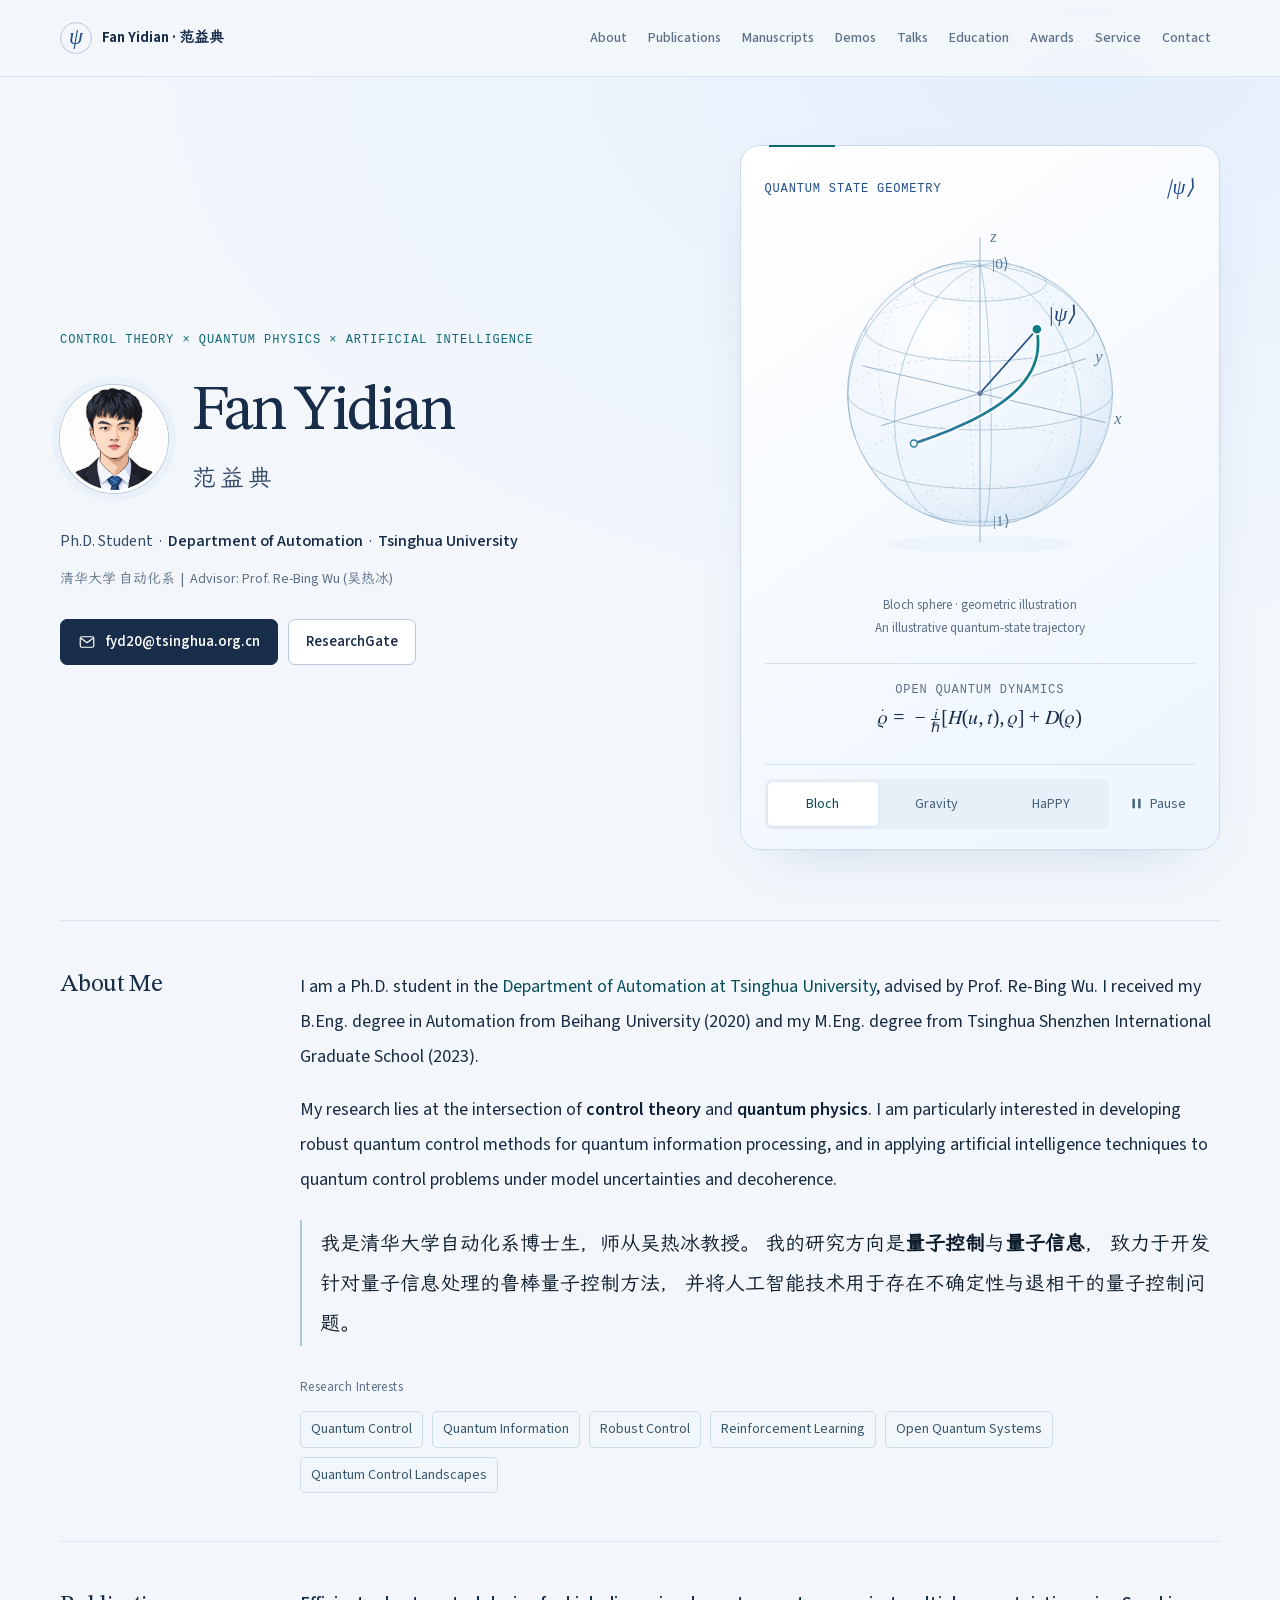
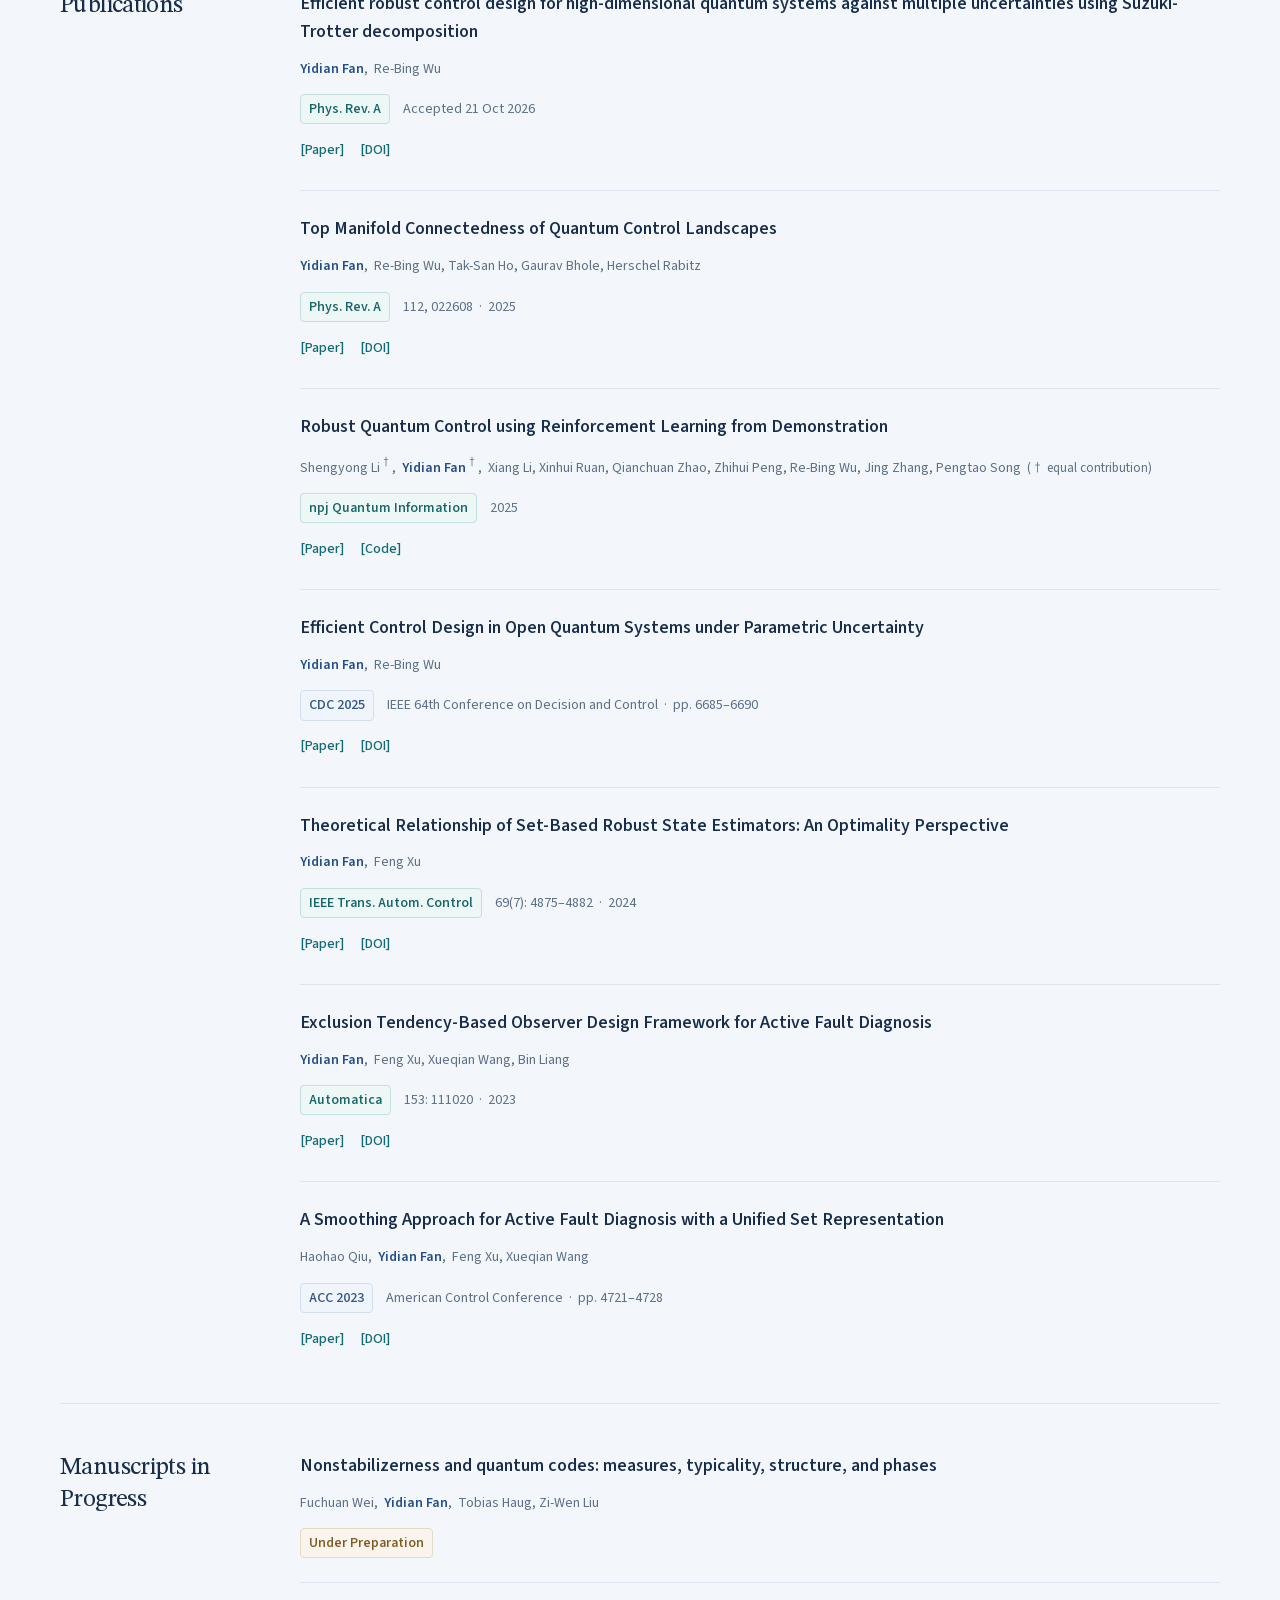
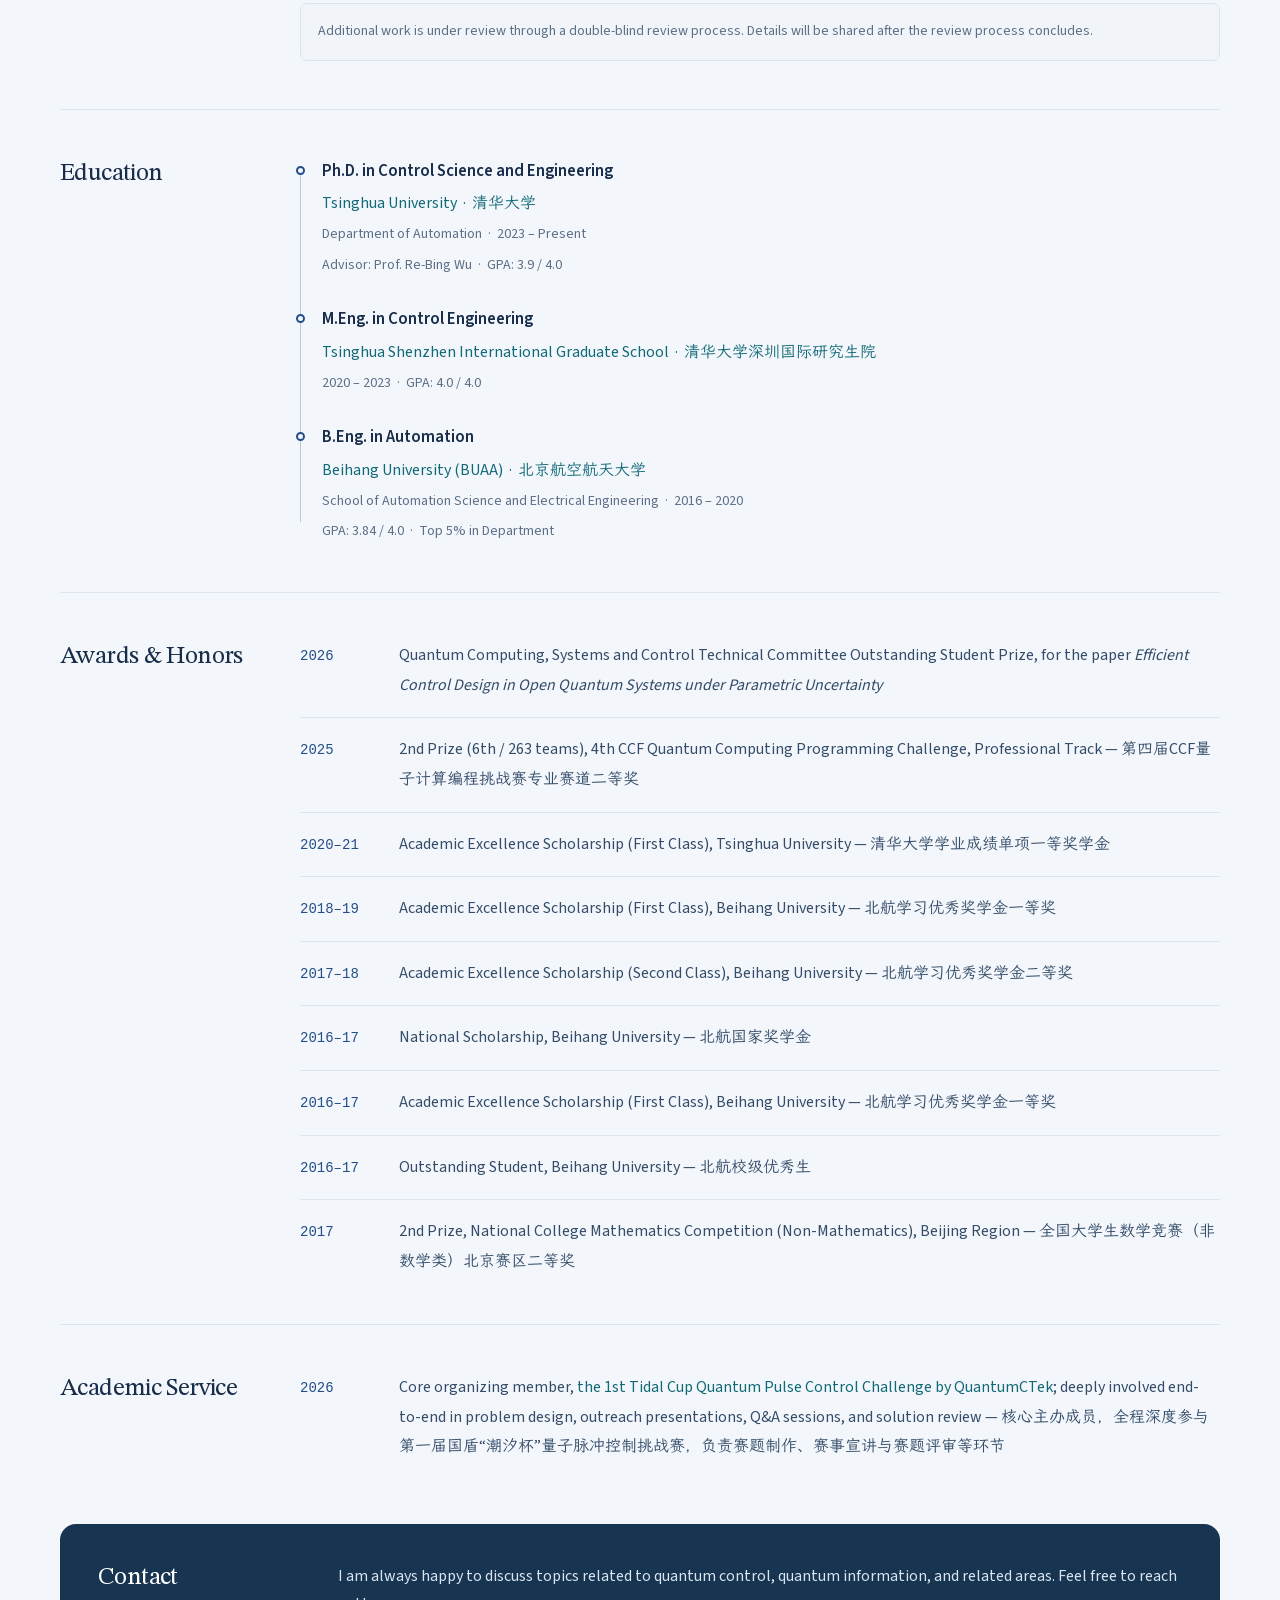
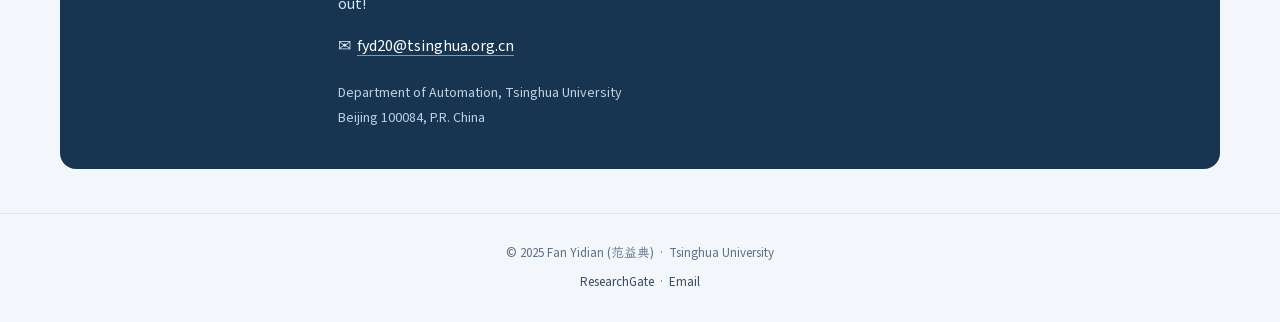
==== commit 42783792: "Add artificial intelligence to homepage research tagline" ====
--- a/index.html
+++ b/index.html
@@ -37,7 +37,7 @@
   <!-- ====== Hero ====== -->
   <header class="hero" aria-labelledby="profile-name">
     <div class="hero-copy">
-      <p class="hero-kicker">CONTROL THEORY × QUANTUM PHYSICS</p>
+      <p class="hero-kicker">CONTROL THEORY × QUANTUM PHYSICS × ARTIFICIAL INTELLIGENCE</p>
       <div class="hero-identity">
         <div class="photo-wrap">
           <img src="avatar-cartoon-v2.png" alt="Cartoon portrait of Fan Yidian" width="108" height="108" />
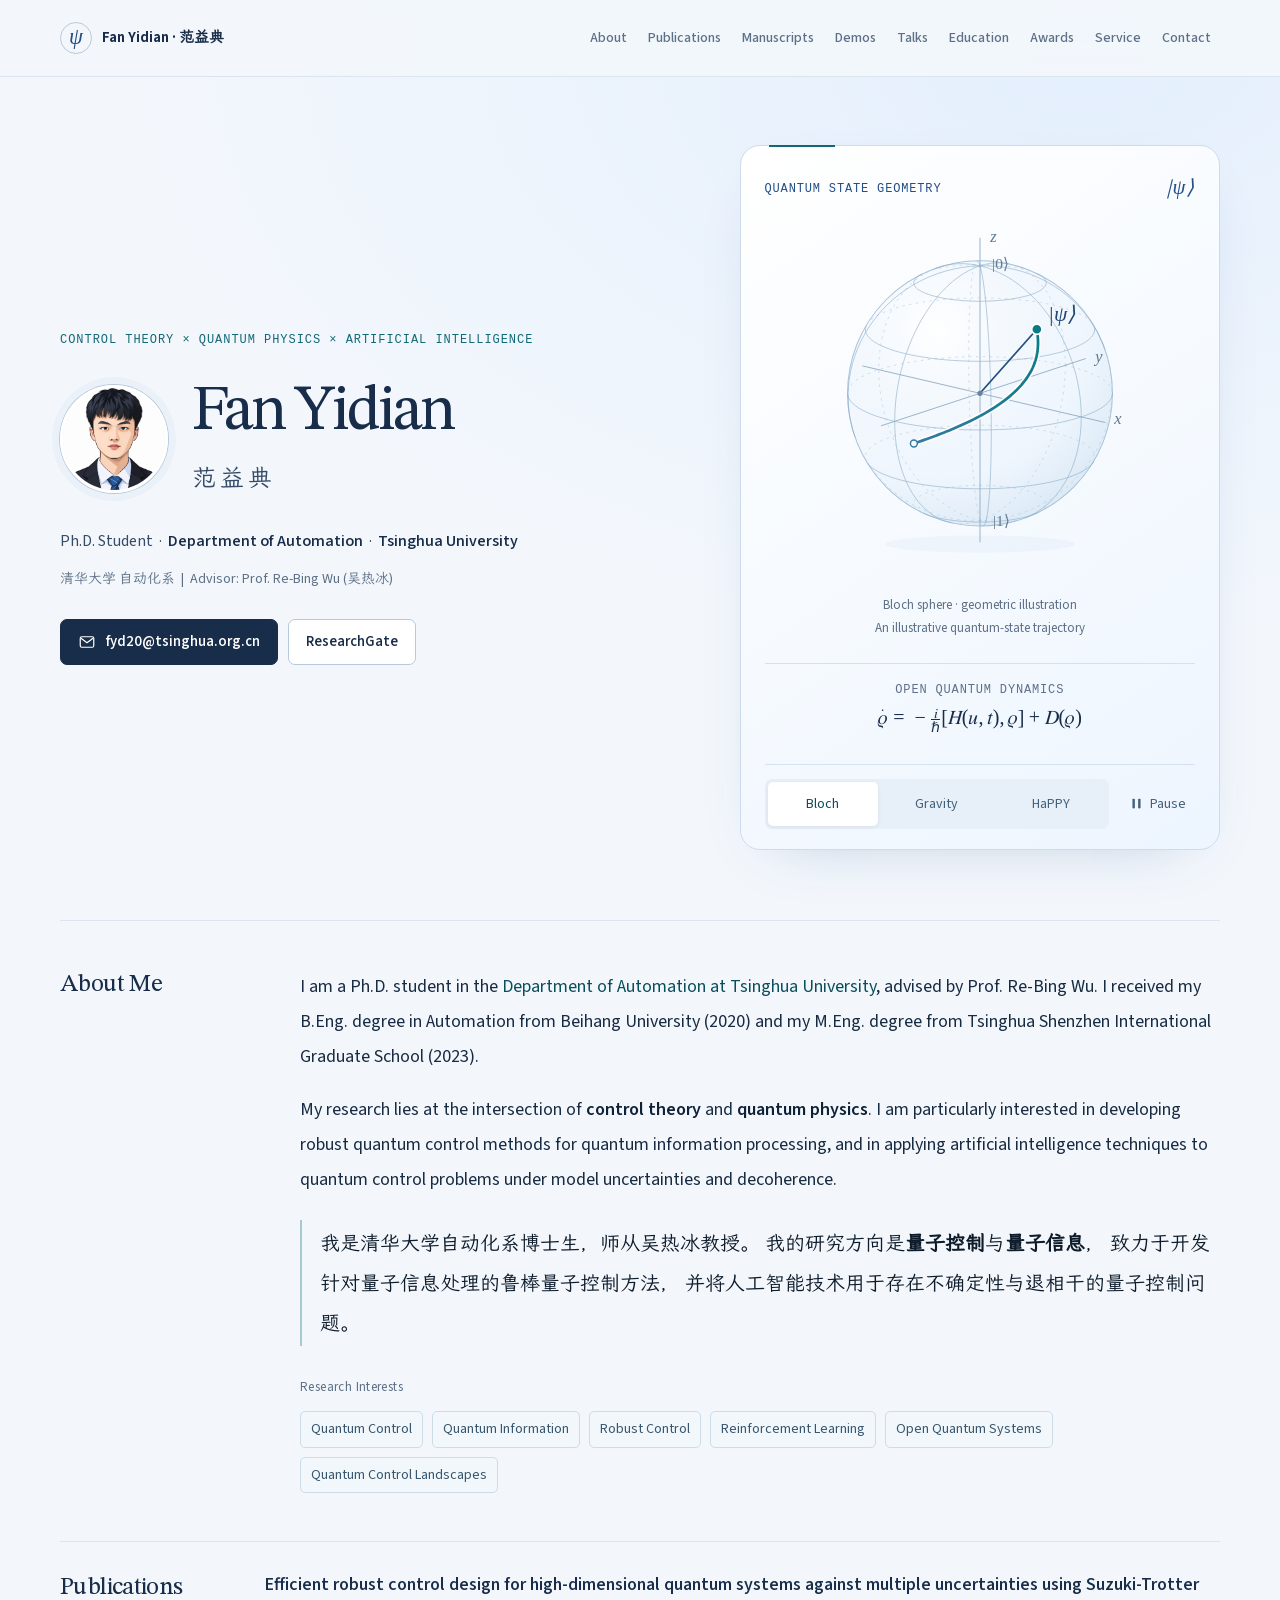
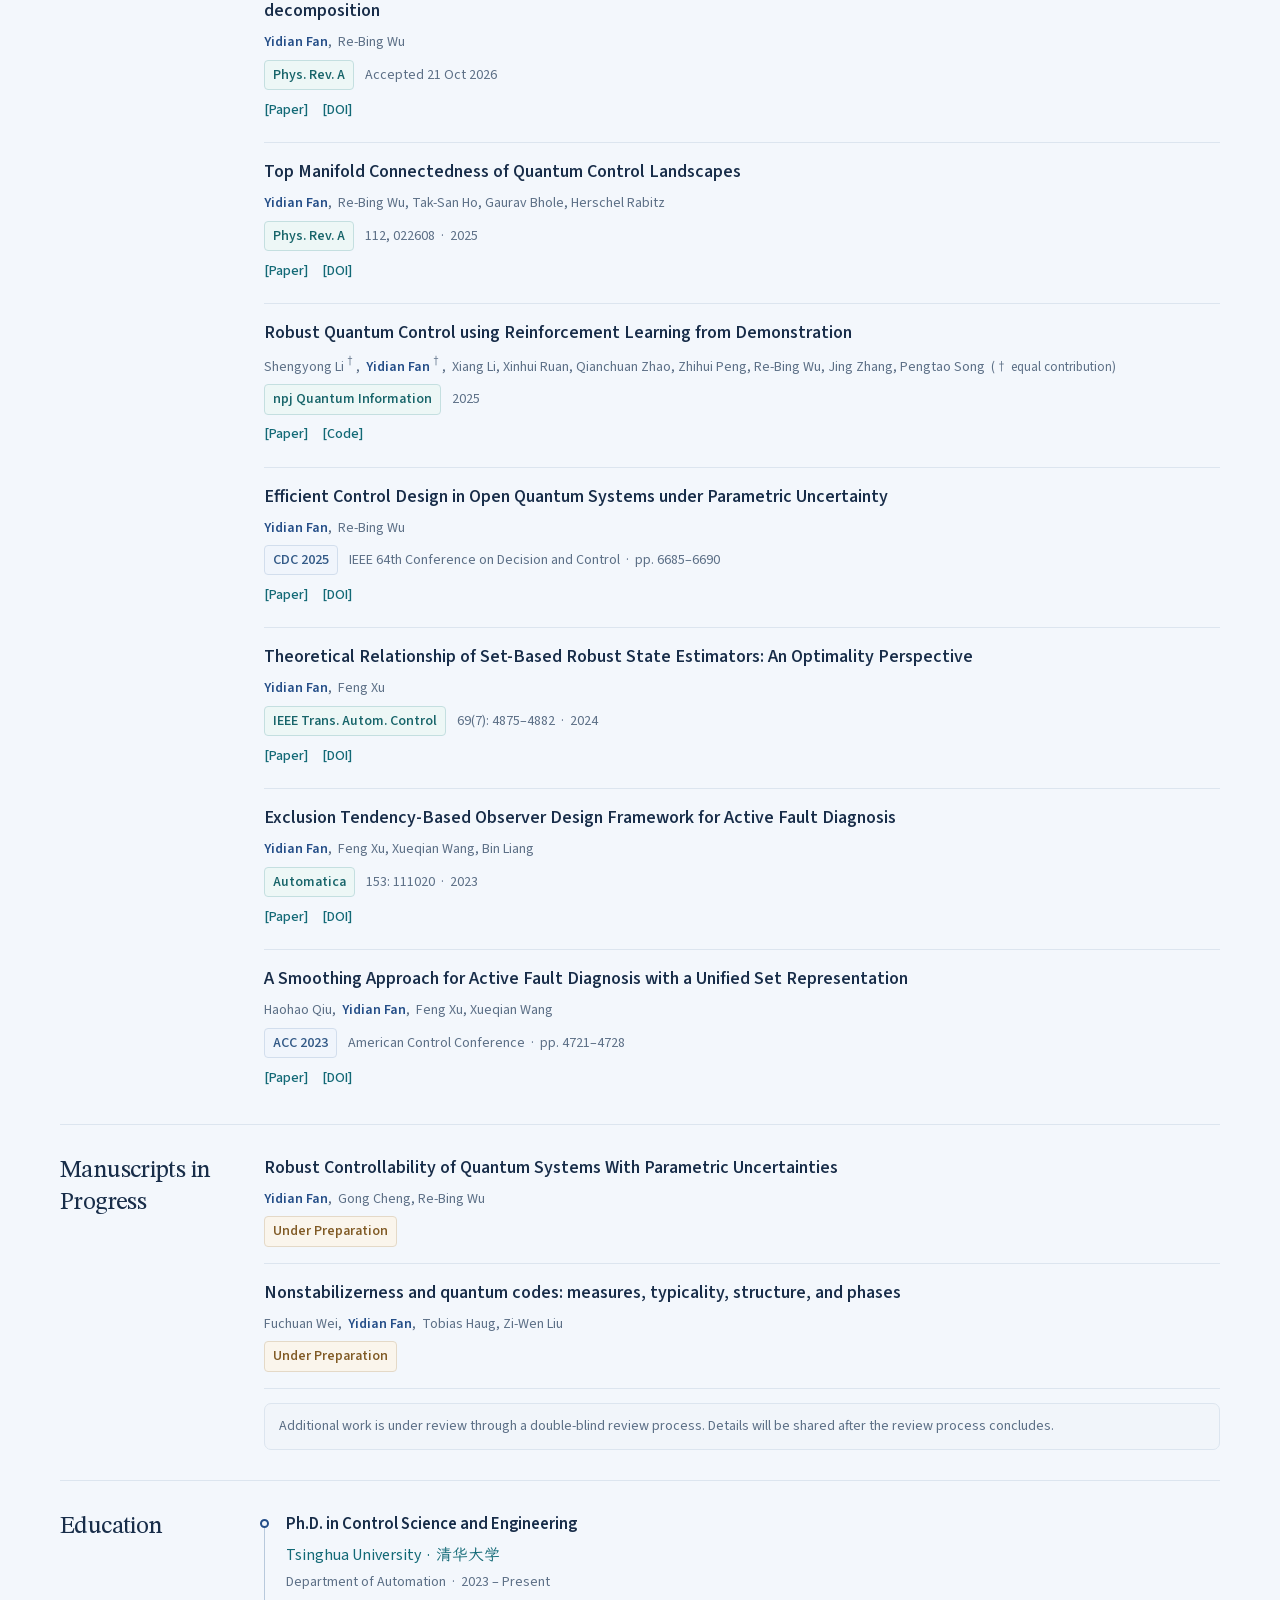
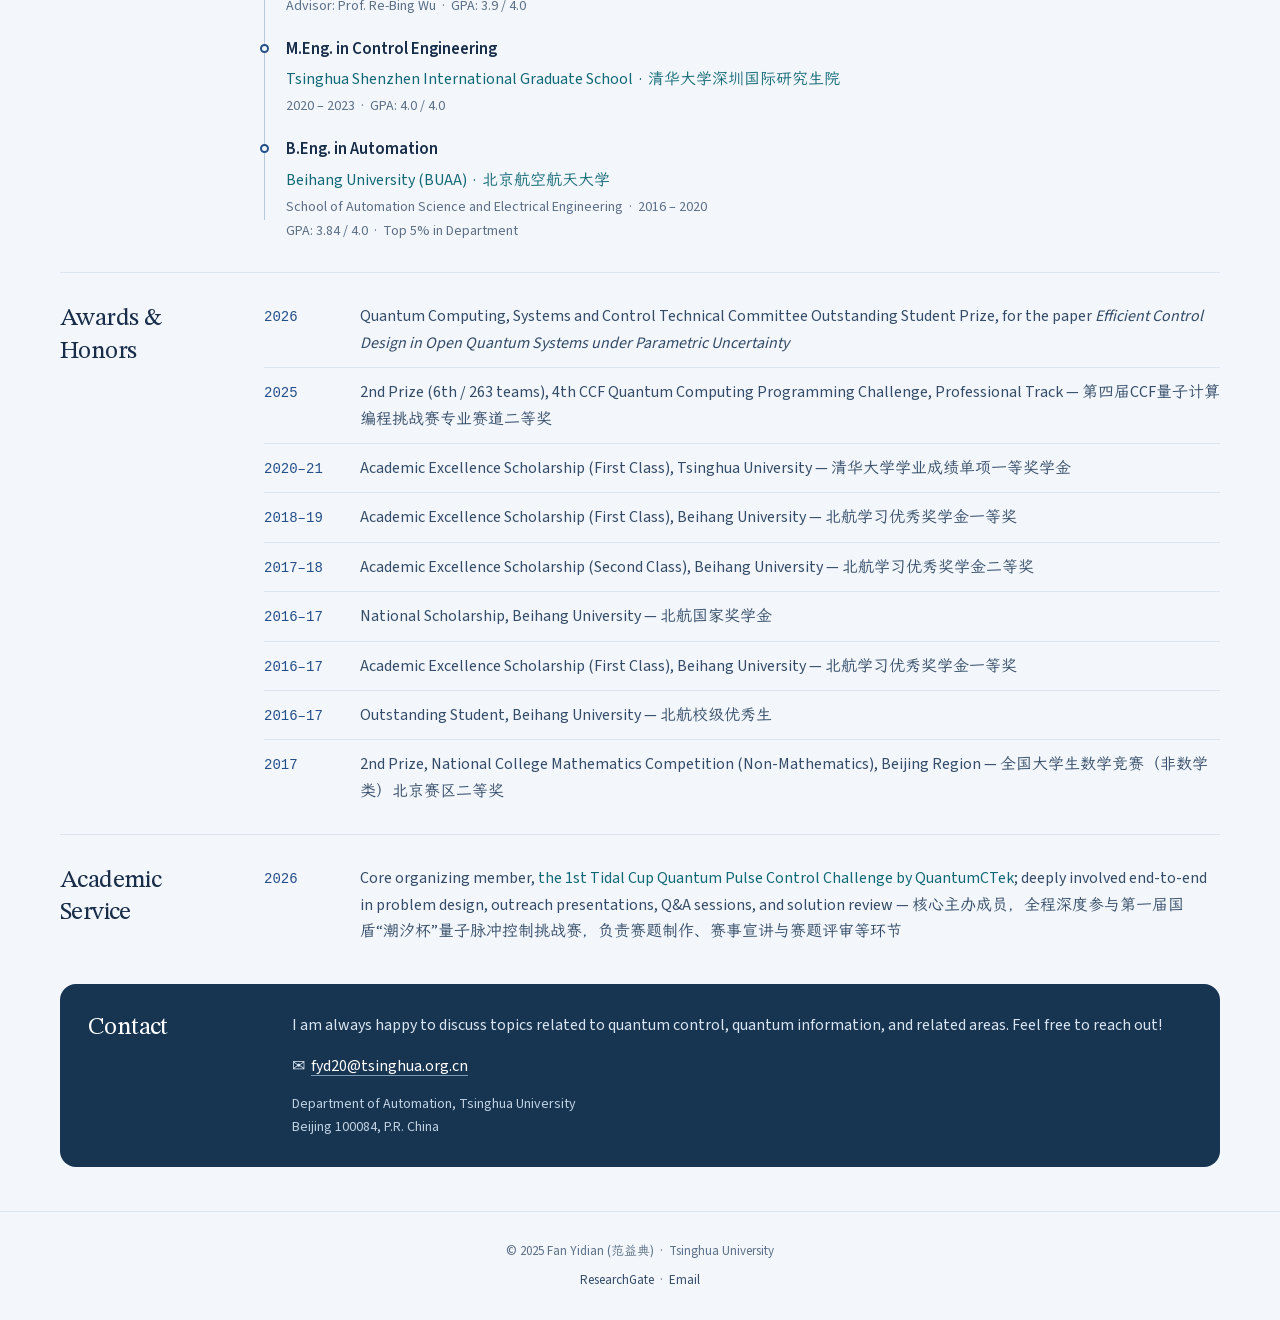
==== commit 0f43ceca: "Add robust controllability manuscript under preparation" ====
--- a/index.html
+++ b/index.html
@@ -321,6 +321,19 @@
 
       <div class="pub-card">
         <div class="pub-title">
+          Robust Controllability of Quantum Systems With Parametric Uncertainties
+        </div>
+        <div class="pub-authors">
+          <span class="me">Yidian Fan</span>,&nbsp;
+          Gong Cheng, Re-Bing Wu
+        </div>
+        <div class="pub-footer">
+          <span class="badge badge-preprint">Under Preparation</span>
+        </div>
+      </div>
+
+      <div class="pub-card">
+        <div class="pub-title">
           Nonstabilizerness and quantum codes: measures, typicality, structure, and phases
         </div>
         <div class="pub-authors">
--- a/assets/home.css
+++ b/assets/home.css
@@ -37,6 +37,7 @@
 .carousel-toggle svg[hidden] { display: none; }
 .carousel-status { position: absolute; width: 1px; height: 1px; padding: 0; margin: -1px; overflow: hidden; clip-path: inset(50%); white-space: nowrap; }
 .home-main > section { display: grid; grid-template-columns: 188px minmax(0, 1fr); column-gap: 52px; padding: 48px 0; border-top: 1px solid var(--line); scroll-margin-top: 16px; }
+.home-main > section ~ section { grid-template-columns: 168px minmax(0, 1fr); column-gap: 36px; padding: 30px 0; }
 .sec-title { align-self: start; position: sticky; top: 110px; color: var(--ink); font: 400 1.55rem/1.3 var(--font-serif); letter-spacing: -0.025em; }
 .section-content { min-width: 0; }
 .about-en { margin: 0 0 18px; font-size: 1.125rem; line-height: 1.95; color: #172b43; }
@@ -47,43 +48,43 @@
 .tags { display: flex; flex-wrap: wrap; gap: 9px; }
 .tag { padding: 5px 10px; border: 1px solid #cddde7; border-radius: 5px; color: #38566e; background: #f1f7fb; font-size: 0.875rem; }
 .pub-list { display: grid; gap: 0; }
-.pub-card { padding: 24px 0; border-bottom: 1px solid var(--line); }
+.pub-card { padding: 16px 0; border-bottom: 1px solid var(--line); }
 .pub-card:first-child { padding-top: 0; }
 .pub-card:last-child { border-bottom: 0; padding-bottom: 0; }
-.pub-title { margin-bottom: 11px; font-size: 1.125rem; line-height: 1.55; font-weight: 560; }
+.pub-title { margin-bottom: 7px; font-size: 1.125rem; line-height: 1.45; font-weight: 560; }
 .pub-title a { color: var(--ink); }
 .pub-title a:hover { color: var(--accent); }
-.pub-authors { font-size: 0.875rem; color: var(--muted); line-height: 1.8; margin-bottom: 12px; }
+.pub-authors { font-size: 0.875rem; color: var(--muted); line-height: 1.6; margin-bottom: 6px; }
 .pub-authors .me { color: var(--blue); font-weight: 600; }
 .pub-equal { font-size: 0.8125rem; color: var(--muted); }
-.pub-footer { display: flex; flex-wrap: wrap; gap: 8px 13px; align-items: center; }
+.pub-footer { display: flex; flex-wrap: wrap; gap: 6px 11px; align-items: center; }
 .badge { display: inline-block; padding: 3px 8px; border: 1px solid; border-radius: 4px; font-size: 0.875rem; font-weight: 550; line-height: 1.6; }
 .badge-journal { color: #18656a; border-color: #c4dfe0; background: #edf7f6; }
 .badge-conference { color: #345b88; border-color: #d2deed; background: #f0f5fc; }
 .badge-preprint { color: #805a25; border-color: #e4d9c7; background: #faf5ec; }
 .pub-year { font-size: 0.875rem; color: var(--muted); }
-.pub-links { display: flex; flex-wrap: wrap; gap: 16px; margin-top: 10px; }
+.pub-links { display: flex; flex-wrap: wrap; gap: 14px; margin-top: 4px; }
 .pub-link { display: inline-flex; align-items: center; min-height: 32px; font-size: 0.875rem; font-weight: 500; }
-#manuscripts .pub-list > p { margin-top: 20px; padding: 15px 17px; border-radius: 7px; border: 1px solid var(--line); background: #f1f5fa; line-height: 1.8; }
+#manuscripts .pub-list > p { margin-top: 14px; padding: 11px 14px; border-radius: 7px; border: 1px solid var(--line); background: #f1f5fa; line-height: 1.65; }
 .timeline { position: relative; padding-left: 22px; }
 .timeline::before { content: ""; position: absolute; top: 10px; bottom: 22px; left: 0; width: 1px; background: var(--line-strong); }
-.edu-item { position: relative; margin-bottom: 28px; }
+.edu-item { position: relative; margin-bottom: 18px; }
 .edu-item:last-child { margin-bottom: 0; }
 .edu-item::before { content: ""; position: absolute; left: -26px; top: 8px; width: 9px; height: 9px; border: 2px solid var(--blue); border-radius: 50%; background: var(--paper); }
 .edu-degree { font-size: 1.05rem; font-weight: 600; line-height: 1.6; }
-.edu-school { margin-top: 5px; color: var(--accent); font-size: 1rem; }
-.edu-detail { margin-top: 5px; color: var(--muted); font-size: 0.875rem; line-height: 1.8; }
+.edu-school { margin-top: 3px; color: var(--accent); font-size: 1rem; }
+.edu-detail { margin-top: 2px; color: var(--muted); font-size: 0.875rem; line-height: 1.6; }
 .award-list { display: grid; padding: 0; list-style: none; }
-.award-item { display: grid; grid-template-columns: 80px minmax(0, 1fr); gap: 19px; padding: 17px 0; border-bottom: 1px solid var(--line); font-size: 1rem; line-height: 1.85; }
+.award-item { display: grid; grid-template-columns: 80px minmax(0, 1fr); gap: 16px; padding: 11px 0; border-bottom: 1px solid var(--line); font-size: 1rem; line-height: 1.65; }
 .award-item:first-child { padding-top: 0; }
 .award-item:last-child { border: 0; padding-bottom: 0; }
 .award-year { color: var(--blue); font-size: 0.875rem; font-family: var(--font-mono); padding-top: 3px; }
 .award-text { min-width: 0; color: var(--ink-soft); overflow-wrap: anywhere; }
-#contact { margin-top: 14px; padding: 38px; border: 0; border-radius: 16px; background: #173451; color: #eff5fc; }
+#contact { margin-top: 10px; padding: 28px; border: 0; border-radius: 16px; background: #173451; color: #eff5fc; }
 #contact .sec-title { color: #fff; }
-.contact-body { color: #d9e5f1; font-size: 1rem; }
+.contact-body { color: #d9e5f1; font-size: 1rem; line-height: 1.65; }
 .contact-body a { color: #fff; text-decoration: underline; text-decoration-color: #7b9bb6; }
-.contact-addr { margin-top: 21px; font-size: 0.875rem; line-height: 1.8; color: #bfd0e1; }
+.contact-addr { margin-top: 14px; font-size: 0.875rem; line-height: 1.65; color: #bfd0e1; }
 
 @media (max-width: 1100px) {
   .hero { gap: 38px; }
@@ -102,8 +103,9 @@
   .quantum-equation math { font-size: 1.05rem; }
   .quantum-equation-label { font-size: 0.75rem; }
   .home-main > section { grid-template-columns: minmax(0, 1fr); gap: 22px; padding: 34px 0; }
+  .home-main > section ~ section { grid-template-columns: minmax(0, 1fr); gap: 16px; padding: 26px 0; }
   .sec-title { position: static; font-size: 1.65rem; }
-  #contact { padding: 30px; }
+  #contact { padding: 24px; }
 }
 @media (max-width: 600px) {
   .hero { grid-template-columns: minmax(0, 1fr); gap: 33px; padding: 42px 0 36px; }
@@ -124,7 +126,7 @@
   .about-en, .about-cn { line-height: 1.85; }
   .pub-title { font-size: 1.0625rem; }
   .award-item { grid-template-columns: 70px minmax(0, 1fr); gap: 12px; }
-  #contact { padding: 26px 23px; }
+  #contact { padding: 22px; }
 }
 @media print {
   .hero { padding: 20px 0; }
